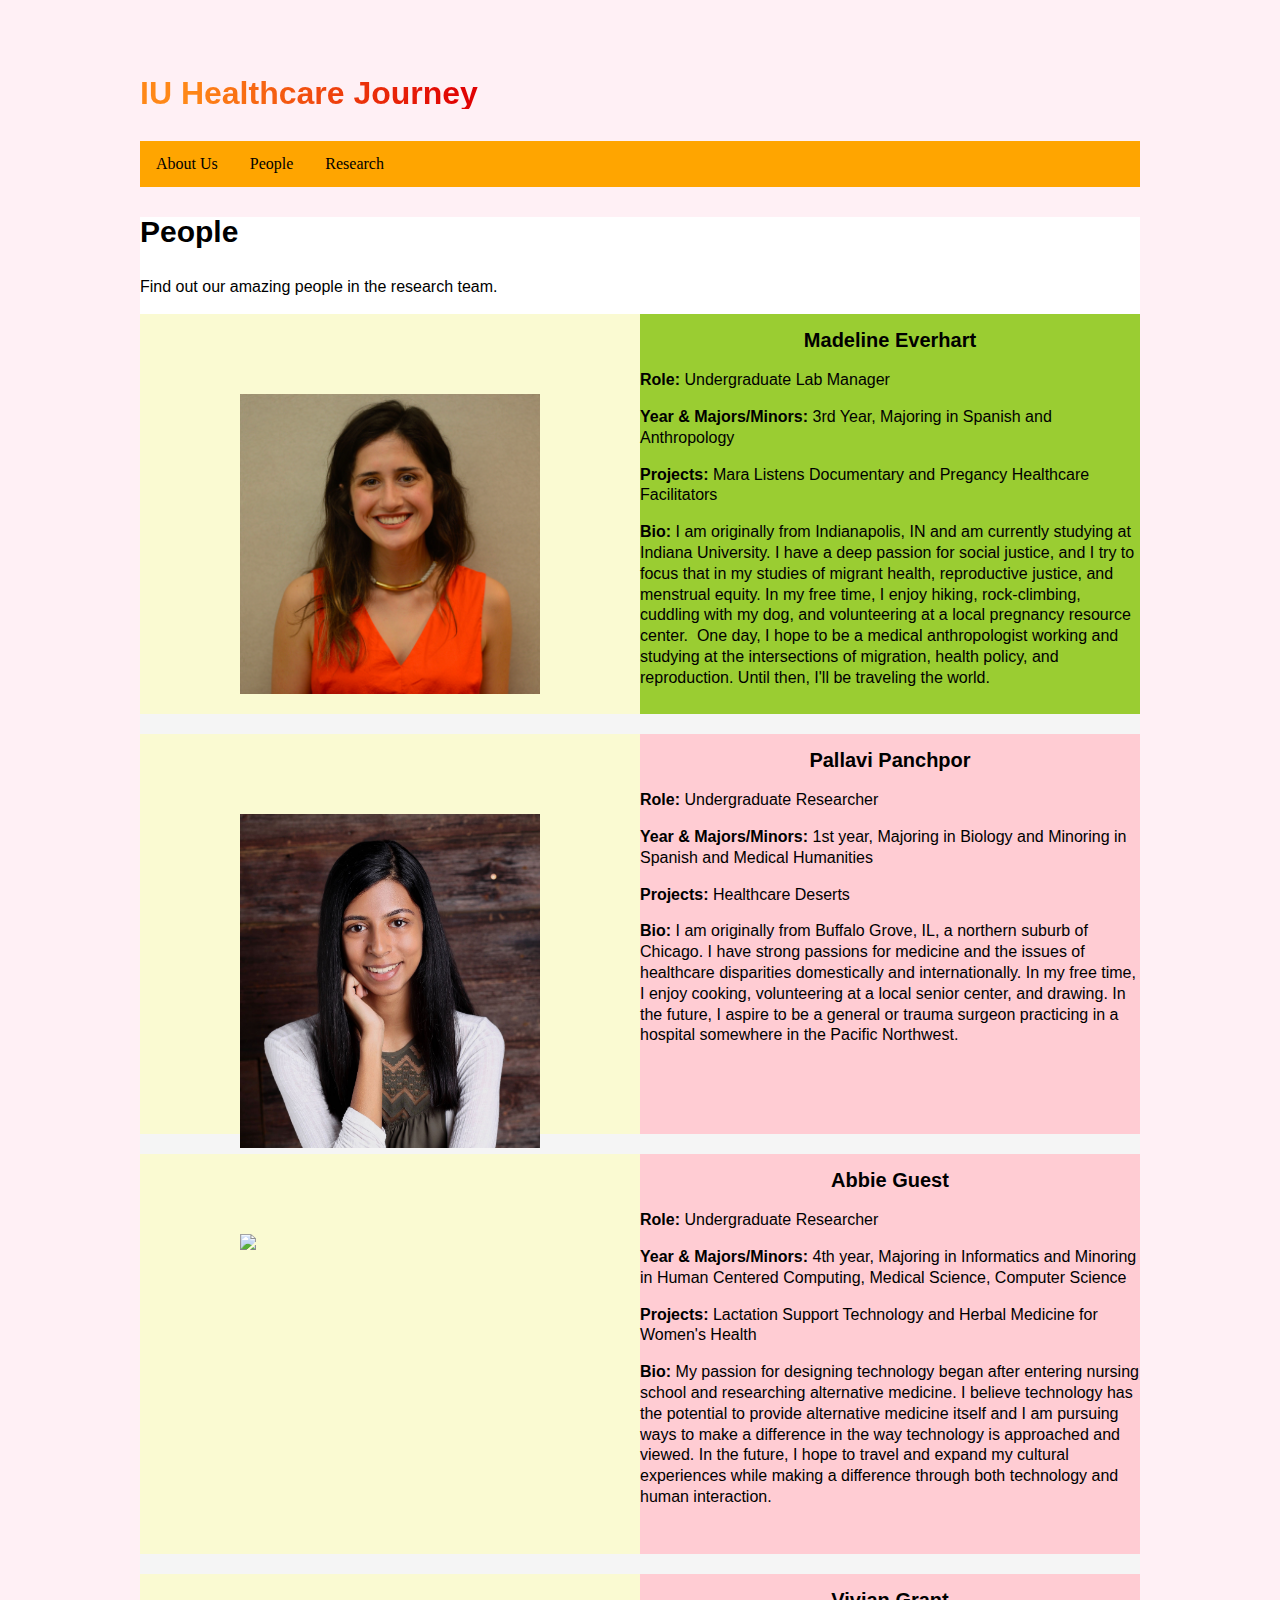
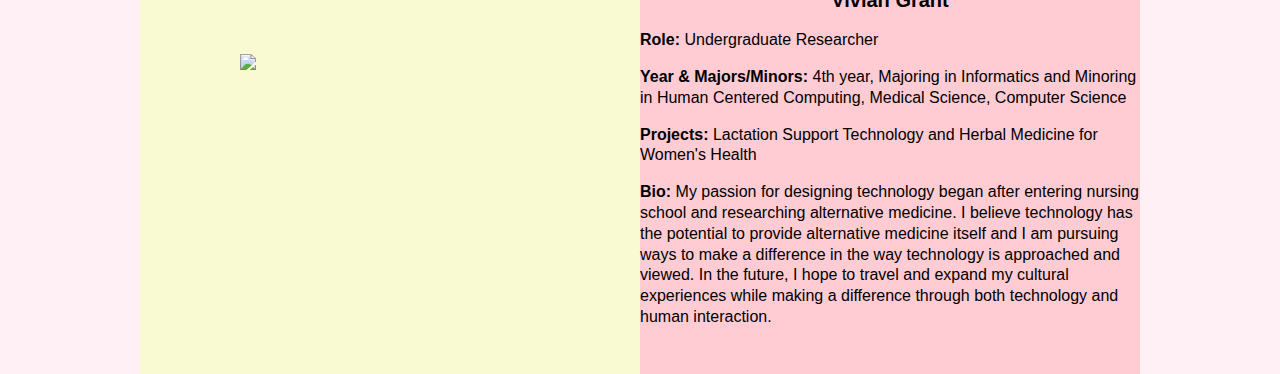
==== public/people.html @ 1687c1a1 "4-20-2020.4" ====
<!DOCTYPE html>
<html lang="en">
    <head>
        <meta charset="utf-8">
        <meta name="viewport" content="width=device-width, initial-scale=1.0">

        <title> IU Healthcare Journey </title>
        <!-- resets browser defaults -->
        <link href="normalise.css" rel="stylesheet" >
        <!-- custom styles -->
        <link href="styles3.css" rel="stylesheet" >
        <link rel="stylesheet" href="https://cdnjs.cloudflare.com/ajax/libs/font-awesome/4.7.0/css/font-awesome.min.css">
    </head>
    <body>
        <div class="container">
        <header>
        <div class="name-title">
        <h1> IU Healthcare Journey  </h1>
        </div>
   
        </header>

        <div class="navbar">
            <a href="hcj2020.html"> About Us </a>
            <a href="people.html"> People </a>
            <a href="research.html"> Research </a>
            
        </div>
        <main>
            <div class="people-main">
                <h4> People </h4>
                <p> Find out our amazing people in the research team.</p>

                <div class="people-list">
                    <div class="people-rectangle">
                        <div class="image-location">
                        <img class="profile_IMG "src="image/ME_Profile.jpg">
                    </div>
                    </div>
                    <div class="people-description">

                        <p><span class="name-title"> Madeline Everhart </span></p>

                    </div>
                    <div class="people-information">
                        <p> <b>Role: </b> Undergraduate Lab Manager </p>
                        <p> <b>Year & Majors/Minors: </b> 3rd Year, Majoring in Spanish and Anthropology  </p>
                        <p> <b>Projects: </b> Mara Listens Documentary and Pregancy Healthcare Facilitators  </p>
                        <p> <b>Bio: </b> I am originally from Indianapolis, IN and am currently studying at
                             Indiana University. I have a deep passion for social justice, and I try to focus 
                             that in my studies of migrant health, reproductive justice, and menstrual equity. 
                             In my free time, I enjoy hiking, rock-climbing, cuddling with my dog, and volunteering at a
                              local pregnancy resource center.  One day, I hope to be a medical anthropologist working and studying at 
                              the intersections of migration, health policy, and reproduction. Until then, 
                              I'll be traveling the world.  </p>
                    </div>
                    <div class="people-rectangle2">
                        <div class="image-location">
                        <img src="image/PP_Profile.jpg">
                    </div>

                    <div class="people-description2">
                        <p><span class="name-title"> Pallavi Panchpor </span></p>

                    </div>
                    <div class="people-information2">
                        <p> <b>Role: </b> Undergraduate Researcher </p>
                        <p> <b>Year & Majors/Minors: </b> 1st year, Majoring in Biology and Minoring in Spanish and Medical Humanities  </p>
                        <p> <b>Projects: </b> Healthcare Deserts  </p>
                        <p> <b>Bio: </b> I am originally from Buffalo Grove, IL, a northern suburb of
                             Chicago. I have strong passions for medicine and the issues of
                              healthcare disparities domestically and internationally. In my free time, 
                              I enjoy cooking, volunteering at a local senior center, and drawing. In the future, 
                              I aspire to be a general or trauma surgeon practicing in a hospital somewhere in the 
                              Pacific Northwest.  </p>
                    </div>
                    <div class="people-rectangle3">
                        <div class="image-location">
                        <img src="image/hcj.jpg">
                    </div>

                    <div class="people-description3">
                        <p><span class="name-title"> Abbie Guest </span></p>

                    </div>
                    <div class="people-information3">
                        <p> <b>Role: </b> Undergraduate Researcher </p>
                        <p> <b>Year & Majors/Minors: </b> 4th year, Majoring in Informatics
                            and Minoring in Human Centered Computing, Medical Science, Computer Science  </p>
                        <p> <b>Projects: </b> Lactation Support Technology and Herbal Medicine for Women's Health  </p>
                        <p> <b>Bio: </b> My passion for designing technology began after entering nursing school
                             and researching alternative medicine. I believe technology has the potential to provide 
                             alternative medicine itself and I am pursuing ways to make a difference in the way technology
                              is approached and viewed. In the future, I hope to travel and expand my cultural experiences
                               while making a difference through both technology and human interaction.  </p>
                    </div>
                    <div class="people-rectangle4">
                        <div class="image-location">
                        <img src="image/hcj.jpg">
                    </div>

                    <div class="people-description4">
                        <p><span class="name-title"> Vivian Grant </span></p>

                    </div>
                    <div class="people-information4">
                        <p> <b>Role: </b> Undergraduate Researcher </p>
                        <p> <b>Year & Majors/Minors: </b> 4th year, Majoring in Informatics
                            and Minoring in Human Centered Computing, Medical Science, Computer Science  </p>
                        <p> <b>Projects: </b> Lactation Support Technology and Herbal Medicine for Women's Health  </p>
                        <p> <b>Bio: </b> My passion for designing technology began after entering nursing school
                             and researching alternative medicine. I believe technology has the potential to provide 
                             alternative medicine itself and I am pursuing ways to make a difference in the way technology
                              is approached and viewed. In the future, I hope to travel and expand my cultural experiences
                               while making a difference through both technology and human interaction.  </p>
                    </div>

                </div>
            </div>
        </main>
---- public/normalise.css ----
/*! normalise.css v8.0.1 | MIT License | github.com/necolas/normalize.css */

/* Document
   ========================================================================== */

/**
 * 1. Correct the line height in all browsers.
 * 2. Prevent adjustments of font size after orientation changes in iOS.
 */

 html {
    line-height: 1.15; /* 1 */
    -webkit-text-size-adjust: 100%; /* 2 */
  }
  
  /* Sections
     ========================================================================== */
  
  /**
   * Remove the margin in all browsers.
   */
  
  body {
    margin: 0;
  }
  
  /**
   * Render the `main` element consistently in IE.
   */
  
  main {
    display: block;
  }
  
  /**
   * Correct the font size and margin on `h1` elements within `section` and
   * `article` contexts in Chrome, Firefox, and Safari.
   */
  
  h1 {
    font-size: 2em;
    margin: 0.67em 0;
  }
  
  /* Grouping content
     ========================================================================== */
  
  /**
   * 1. Add the correct box sizing in Firefox.
   * 2. Show the overflow in Edge and IE.
   */
  
  hr {
    box-sizing: content-box; /* 1 */
    height: 0; /* 1 */
    overflow: visible; /* 2 */
  }
  
  /**
   * 1. Correct the inheritance and scaling of font size in all browsers.
   * 2. Correct the odd `em` font sizing in all browsers.
   */
  
  pre {
    font-family: monospace, monospace; /* 1 */
    font-size: 1em; /* 2 */
  }
  
  /* Text-level semantics
     ========================================================================== */
  
  /**
   * Remove the gray background on active links in IE 10.
   */
  
  a {
    background-color: transparent;
  }
  
  /**
   * 1. Remove the bottom border in Chrome 57-
   * 2. Add the correct text decoration in Chrome, Edge, IE, Opera, and Safari.
   */
  
  abbr[title] {
    border-bottom: none; /* 1 */
    text-decoration: underline; /* 2 */
    text-decoration: underline dotted; /* 2 */
  }
  
  /**
   * Add the correct font weight in Chrome, Edge, and Safari.
   */
  
  b,
  strong {
    font-weight: bolder;
  }
  
  /**
   * 1. Correct the inheritance and scaling of font size in all browsers.
   * 2. Correct the odd `em` font sizing in all browsers.
   */
  
  code,
  kbd,
  samp {
    font-family: monospace, monospace; /* 1 */
    font-size: 1em; /* 2 */
  }
  
  /**
   * Add the correct font size in all browsers.
   */
  
  small {
    font-size: 80%;
  }
  
  /**
   * Prevent `sub` and `sup` elements from affecting the line height in
   * all browsers.
   */
  
  sub,
  sup {
    font-size: 75%;
    line-height: 0;
    position: relative;
    vertical-align: baseline;
  }
  
  sub {
    bottom: -0.25em;
  }
  
  sup {
    top: -0.5em;
  }
  
  /* Embedded content
     ========================================================================== */
  
  /**
   * Remove the border on images inside links in IE 10.
   */
  
  img {
    border-style: none;
  }
  
  /* Forms
     ========================================================================== */
  
  /**
   * 1. Change the font styles in all browsers.
   * 2. Remove the margin in Firefox and Safari.
   */
  
  button,
  input,
  optgroup,
  select,
  textarea {
    font-family: inherit; /* 1 */
    font-size: 100%; /* 1 */
    line-height: 1.15; /* 1 */
    margin: 0; /* 2 */
  }
  
  /**
   * Show the overflow in IE.
   * 1. Show the overflow in Edge.
   */
  
  button,
  input { /* 1 */
    overflow: visible;
  }
  
  /**
   * Remove the inheritance of text transform in Edge, Firefox, and IE.
   * 1. Remove the inheritance of text transform in Firefox.
   */
  
  button,
  select { /* 1 */
    text-transform: none;
  }
  
  /**
   * Correct the inability to style clickable types in iOS and Safari.
   */
  
  button,
  [type="button"],
  [type="reset"],
  [type="submit"] {
    -webkit-appearance: button;
  }
  
  /**
   * Remove the inner border and padding in Firefox.
   */
  
  button::-moz-focus-inner,
  [type="button"]::-moz-focus-inner,
  [type="reset"]::-moz-focus-inner,
  [type="submit"]::-moz-focus-inner {
    border-style: none;
    padding: 0;
  }
  
  /**
   * Restore the focus styles unset by the previous rule.
   */
  
  button:-moz-focusring,
  [type="button"]:-moz-focusring,
  [type="reset"]:-moz-focusring,
  [type="submit"]:-moz-focusring {
    outline: 1px dotted ButtonText;
  }
  
  /**
   * Correct the padding in Firefox.
   */
  
  fieldset {
    padding: 0.35em 0.75em 0.625em;
  }
  
  /**
   * 1. Correct the text wrapping in Edge and IE.
   * 2. Correct the color inheritance from `fieldset` elements in IE.
   * 3. Remove the padding so developers are not caught out when they zero out
   *    `fieldset` elements in all browsers.
   */
  
  legend {
    box-sizing: border-box; /* 1 */
    color: inherit; /* 2 */
    display: table; /* 1 */
    max-width: 100%; /* 1 */
    padding: 0; /* 3 */
    white-space: normal; /* 1 */
  }
  
  /**
   * Add the correct vertical alignment in Chrome, Firefox, and Opera.
   */
  
  progress {
    vertical-align: baseline;
  }
  
  /**
   * Remove the default vertical scrollbar in IE 10+.
   */
  
  textarea {
    overflow: auto;
  }
  
  /**
   * 1. Add the correct box sizing in IE 10.
   * 2. Remove the padding in IE 10.
   */
  
  [type="checkbox"],
  [type="radio"] {
    box-sizing: border-box; /* 1 */
    padding: 0; /* 2 */
  }
  
  /**
   * Correct the cursor style of increment and decrement buttons in Chrome.
   */
  
  [type="number"]::-webkit-inner-spin-button,
  [type="number"]::-webkit-outer-spin-button {
    height: auto;
  }
  
  /**
   * 1. Correct the odd appearance in Chrome and Safari.
   * 2. Correct the outline style in Safari.
   */
  
  [type="search"] {
    -webkit-appearance: textfield; /* 1 */
    outline-offset: -2px; /* 2 */
  }
  
  /**
   * Remove the inner padding in Chrome and Safari on macOS.
   */
  
  [type="search"]::-webkit-search-decoration {
    -webkit-appearance: none;
  }
  
  /**
   * 1. Correct the inability to style clickable types in iOS and Safari.
   * 2. Change font properties to `inherit` in Safari.
   */
  
  ::-webkit-file-upload-button {
    -webkit-appearance: button; /* 1 */
    font: inherit; /* 2 */
  }
  
  /* Interactive
     ========================================================================== */
  
  /*
   * Add the correct display in Edge, IE 10+, and Firefox.
   */
  
  details {
    display: block;
  }
  
  /*
   * Add the correct display in all browsers.
   */
  
  summary {
    display: list-item;
  }
  
  /* Misc
     ========================================================================== */
  
  /**
   * Add the correct display in IE 10+.
   */
  
  template {
    display: none;
  }
  
  /**
   * Add the correct display in IE 10.
   */
  
  [hidden] {
    display: none;
  }
---- public/styles3.css ----
/* Natural Box Model */
html {
    box-sizing: border-box;
}

*, *:before, *after {
    box-sizing: inherit;
}

/*
UTILITIES
*/
.sr-only {
    position: absolute;
    width: 1px;
    height: 1px;
    padding: 0;
    margin: -1px;
    overflow: hidden;
    clip: rect(0, 0, 0, 0);
    border: 0;
}

.nobr {
    white-space: nowrap;
}

body {
    width: 100%;
    background-color: lavenderblush;
    height: 1000px;
  
}

.container {
    width: 1000px;
    margin: 35px auto;
  
    padding-top: 10px;
    background-color: lavenderblush;
    
}


main {
    position: relative;
    height: 1400px;
    background: white;
    line-height: auto;
    
}

a {
  text-decoration: none;
}
aside {
    float: right;
    background:white;
    line-height: auto;
    width: 31%;
}


footer { 
    align-items: bottom;
    background:white; /* Old browsers */
    
}

h1 {
    font-family: 'Montserrat', sans-serif;
    background: linear-gradient(270deg,  rgb(224, 3, 3) 68%, rgb(255, 136, 24) 95% );
    -webkit-background-clip: text;
    -webkit-text-fill-color: transparent;
    line-height: 1.0em;
    margin: 1.0em 0; 
    
}

h2 {
  font-family: 'Montserrat', sans-serif;
  line-height: 1.0em;
  margin: 1.0em 0; 
  
}


h3 {
    font-family: 'Montserrat', sans-serif;
    font-size: 30px;
    line-height: 1.0em;
    font-size: 18px;
    margin: 1.0em 0; 
}

h4 {
  font-family: 'Montserrat', sans-serif;
  font-size: 30px;
  line-height: 1.0em;
  margin: 1.0em 0; 
  
}


.navbar {
    font-family: 'montserrat' sans-serif;
    overflow: hidden;
    padding: 0px 0px;
    background: orange;
  }
  
  .navbar a {
    float: left;
    font-size: 16px;
    font-family: 'montserrat' sans-serif;
    font-weight: 100%;
    color: black;
    text-align: center;
    padding: 14px 16px;
    text-decoration: none;
  }
  
  .dropdown {
    float: left;
    overflow: hidden;
  }
  
  .dropdown .dropbtn {
    font-size: 16px;
    font-family: 'montserrat' sans-serif;  
    border: none;
    outline: none;
    color: black;
    padding: 14px 16px;
    background-color: inherit;
    font-family: inherit;
    margin: 0;
  }
  
  .navbar a:hover, .dropdown:hover .dropbtn {
    background-color: yellow;
    
  }


  
  .dropdown-content {
    display: none;
    position: absolute;
    background-color: whitesmoke;
    min-width: 127px;
    box-shadow: 0px 8px 16px 0px rgba(0,0,0,0.2);
    z-index: 1;
  }
  
  .dropdown-content a {
    float: none;
    font-family: 'montserrat' sans-serif;
    color: black;
    padding: 12px 16px;
    text-decoration: none;
    display: block;
    text-align: left;
  }
  
  .dropdown-content a:hover {
    background: rgb(255, 255, 119);
  }
  
  .dropdown:hover .dropdown-content {
    display: block;
  }

  small {
    display: block;
    color: red;
    font-size: 20px;
    font-family: 'Montserrat', sans-serif;

}


p {
  font-family: 'montserrat', sans-serif;
  line-height: 1.3em;
  margin: 1.0em 0;
  font-size: 16px;
}

.intro {

  margin-top: 10px;
  display:inline-block;
  width: 60%;
  background: white;
}

img {
  width: 100%;
  height: auto;
  
  
}
div.research-image {
  display: inline-block;
  position: absolute;
  top: 0px;
  right: 0px;

  width: 350px;
  height: 260px;
  background-color: lightblue;
}

span.nicolasnewinfo {
  font-size: 22px;
  font-weight: bold;
  font-family: 'Montserrat', sans-serif;
}

div.research-rectangle1 {
  position: absolute;
  box-shadow: 9px 9px 16px rgb(163,177,198,0.6), -9px -9px 16px    rgba(255,255,255, 0.5);
  border-radius: 4px;
  top: 420px;

  height: 405px;
  width: 320px;
  left: 10px;
  background: rgb(253, 187, 63, 0.5);
  font-style: 'lato' 'sans-serif';
  font-size: 20px;
  text-align: center;
}

div.research-rectangle2 {
  position: absolute;
    box-shadow: 9px 9px 16px rgb(163,177,198,0.6), -9px -9px 16px    rgba(255,255,255, 0.5);
    border-radius: 4px;
    top: 420px;
 
    height: 405px;
    width: 320px;
    left: 340px;
    background: rgb(254,187,187); /* Old browsers */
    background: -moz-linear-gradient(top, rgba(254,187,187,1) 0%, rgba(255,92,92,1) 0%); /* FF3.6-15 */
    background: -webkit-linear-gradient(top, rgba(254,187,187,1) 0%,rgba(255,92,92,1) 0%); /* Chrome10-25,Safari5.1-6 */
    background: linear-gradient(to bottom, rgba(254,187,187,1) 0%,rgba(255,92,92,1) 0%); /* W3C, IE10+, FF16+, Chrome26+, Opera12+, Safari7+ */
    filter: progid:DXImageTransform.Microsoft.gradient( startColorstr='#febbbb', endColorstr='#ff5c5c',GradientType=0 ); /* IE6-9 */
    font-style: 'lato' 'sans-serif';
    font-size: 20px;
    text-align: center;
}

div.research-rectangle3 {
  position: absolute;
    box-shadow: 9px 9px 16px rgb(163,177,198,0.6), -9px -9px 16px    rgba(255,255,255, 0.5);
    border-radius: 4px;
    top: 420px;
 
    height: 405px;
    width: 320px;
    left: 670px;
    background:  rgb(210,255,82); /* Old browsers */
    background: -moz-linear-gradient(top, rgba(210,255,82,1) 0%, rgba(145,232,66,1) 100%); /* FF3.6-15 */
    background: -webkit-linear-gradient(top, rgba(210,255,82,1) 0%,rgba(145,232,66,1) 100%); /* Chrome10-25,Safari5.1-6 */
    background: linear-gradient(to bottom, rgba(210,255,82,1) 0%,rgba(145,232,66,1) 100%); /* W3C, IE10+, FF16+, Chrome26+, Opera12+, Safari7+ */
    filter: progid:DXImageTransform.Microsoft.gradient( startColorstr='#d2ff52', endColorstr='#91e842',GradientType=0 ); /* IE6-9 */
    font-style: 'lato' 'sans-serif';
    font-size: 20px;
    text-align: center;
}

div.research-rectangle4 {
  position: absolute;
    box-shadow: 9px 9px 16px rgb(163,177,198,0.6), -9px -9px 16px    rgba(255,255,255, 0.5);
    border-radius: 4px;
    top: 840px;
 
    height: 405px;
    width: 320px;
    left: 10px;
    background: rgb(178,225,255); /* Old browsers */
    background: -moz-linear-gradient(top, rgba(178,225,255,1) 0%, rgba(102,182,252,1) 100%); /* FF3.6-15 */
    background: -webkit-linear-gradient(top, rgba(178,225,255,1) 0%,rgba(102,182,252,1) 100%); /* Chrome10-25,Safari5.1-6 */
    background: linear-gradient(to bottom, rgba(178,225,255,1) 0%,rgba(102,182,252,1) 100%); /* W3C, IE10+, FF16+, Chrome26+, Opera12+, Safari7+ */
    filter: progid:DXImageTransform.Microsoft.gradient( startColorstr='#b2e1ff', endColorstr='#66b6fc',GradientType=0 ); /* IE6-9 */
    font-style: 'lato' 'sans-serif';
    font-size: 20px;
    text-align: center;
}

div.research-rectangle5 {
  position: absolute;
    box-shadow: 9px 9px 16px rgb(163,177,198,0.6), -9px -9px 16px    rgba(255,255,255, 0.5);
    border-radius: 4px;
    top: 840px;
 
    height: 405px;
    width: 320px;
    left: 340px;
    background: rgb(206,220,231); /* Old browsers */
    background: -moz-linear-gradient(top, rgba(206,220,231,1) 0%, rgba(89,106,114,1) 100%); /* FF3.6-15 */
    background: -webkit-linear-gradient(top, rgba(206,220,231,1) 0%,rgba(89,106,114,1) 100%); /* Chrome10-25,Safari5.1-6 */
    background: linear-gradient(to bottom, rgba(206,220,231,1) 0%,rgba(89,106,114,1) 100%); /* W3C, IE10+, FF16+, Chrome26+, Opera12+, Safari7+ */
    filter: progid:DXImageTransform.Microsoft.gradient( startColorstr='#cedce7', endColorstr='#596a72',GradientType=0 ); /* IE6-9 */
   
    font-style: 'lato' 'sans-serif';
    font-size: 20px;
    text-align: center;
}

div.research-rectangle6 {
  position: absolute;
    box-shadow: 9px 9px 16px rgb(163,177,198,0.6), -9px -9px 16px    rgba(255,255,255, 0.5);
    border-radius: 4px;
    top: 840px;
 
    height: 405px;
    width: 320px;
    left: 670px;
    background: #ffb76b; /* Old browsers */
background: -moz-linear-gradient(top, #ffb76b 0%, #ff7c00 100%, #ff7f04 100%); /* FF3.6-15 */
background: -webkit-linear-gradient(top, #ffb76b 0%,#ff7c00 100%,#ff7f04 100%); /* Chrome10-25,Safari5.1-6 */
background: linear-gradient(to bottom, #ffb76b 0%,#ff7c00 100%,#ff7f04 100%); /* W3C, IE10+, FF16+, Chrome26+, Opera12+, Safari7+ */
filter: progid:DXImageTransform.Microsoft.gradient( startColorstr='#ffb76b', endColorstr='#ff7f04',GradientType=0 ); /* IE6-9 */
   
   
    font-style: 'lato' 'sans-serif';
    font-size: 20px;
    text-align: center;
}

div.people-main {
  position: relative;
    height: 1400px;
    background: white;
    line-height: auto;
}

div.people-list {
  position: absolute;
  height: 1400px;
  width: 1000px;
  background: whitesmoke;
 
}

.image-cropper {
    width: 100px;
    height: 100px;
    position: relative;
    overflow: hidden;
    border-radius: 50%;
}
.profile-IMG {
  display: inline;
  margin: 0 auto;
  margin-left: -25%; //centers the image
  height: 100%;
  width: auto;
}

div.people-rectangle {
  position: absolute;
  height: 400px;
  width: 500px;
  background: lightgoldenrodyellow;

}

div.people-rectangle2 {
  position: absolute;
  height: 400px;
  width: 500px;
  top: 420px;
  background: lightgoldenrodyellow;
}


div.people-rectangle3 {
  position: absolute;
  height: 400px;
  width: 500px;
  top: 420px;
  background: lightgoldenrodyellow;
}


div.people-rectangle4 {
  position: absolute;
  height: 400px;
  width: 500px;
  top: 420px;
  background: lightgoldenrodyellow;
}


div.image-location {
  position: absolute;
  top: 80px;
  left: 100px;
  width: 60%;
  border-radius: 50%;;
}

div.people-description {
  position: absolute;
  background: yellowgreen;
  left: 500px;
  text-align: center;
  height: 300px;
  width: 500px;
}

div.people-description2 {
  position: absolute;
  background: rgb(255, 204, 211);
  left: 500px;
  top: 0px;
  text-align: center;
  height: 400px;
  width: 500px;
}

div.people-description3 {
  position: absolute;
  background: rgb(255, 204, 211);
  left: 500px;
  top: 0px;
  text-align: center;
  height: 400px;
  width: 500px;
}

div.people-description4 {
  position: absolute;
  background: rgb(255, 204, 211);
  left: 500px;
  top: 0px;
  text-align: center;
  height: 400px;
  width: 500px;
}

div.people-information {
  position: absolute;
  background: yellowgreen;
  left: 500px;
  top: 40px;
  text-align: left;
  height: 360px;
  width: 500px;
}

div.people-information2 {
  position: absolute;
  background: rgb(255, 204, 211);
  left: 500px;
  top: 40px;
  text-align: left;
  height: 360px;
  width: 500px;
}

div.people-information3 {
  position: absolute;
  background: rgb(255, 204, 211);
  left: 500px;
  top: 40px;
  text-align: left;
  height: 360px;
  width: 500px;
}

div.people-information4 {
  position: absolute;
  background: rgb(255, 204, 211);
  left: 500px;
  top: 40px;
  text-align: left;
  height: 360px;
  width: 500px;
}

span.name-title {
  font-family: 'Montserrat', sans-serif;
  font-size: 20px;
  font-weight: bold;

}
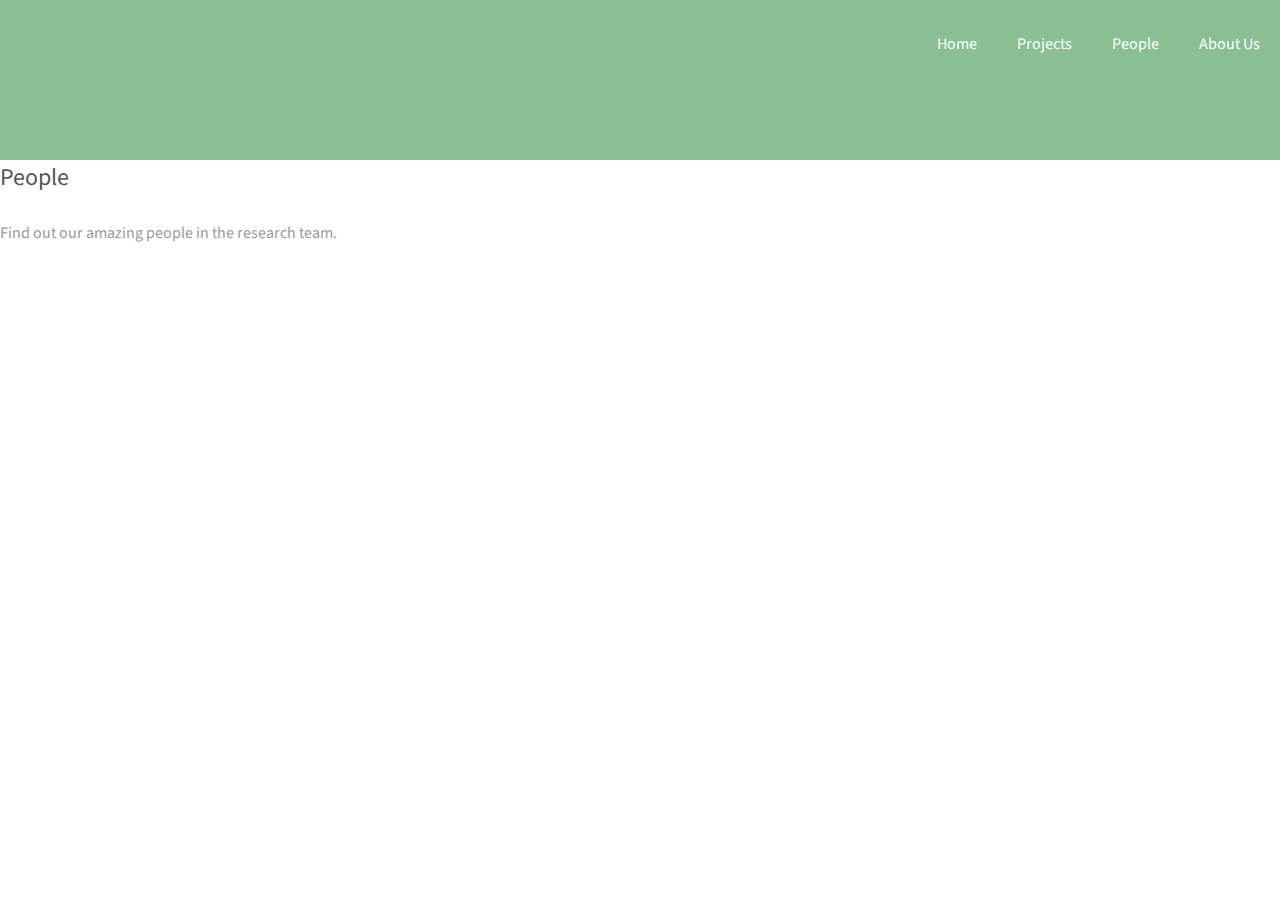
==== commit 5315f0c6: "7.7" ====
--- a/public/people.html
+++ b/public/people.html
@@ -1,120 +1,30 @@
 <!DOCTYPE html>
 <html lang="en">
+
     <head>
-        <meta charset="utf-8">
-        <meta name="viewport" content="width=device-width, initial-scale=1.0">
+        <title>Healthcare Journeys Lab</title>
+        <meta charset="utf-8" />
+        <meta name="viewport" content="width=device-width, initial-scale=1" />
+        <link rel="stylesheet" href="assets/css/main.css" />
+    </head>
 
-        <title> IU Healthcare Journey </title>
-        <!-- resets browser defaults -->
-        <link href="normalise.css" rel="stylesheet" >
-        <!-- custom styles -->
-        <link href="styles3.css" rel="stylesheet" >
-        <link rel="stylesheet" href="https://cdnjs.cloudflare.com/ajax/libs/font-awesome/4.7.0/css/font-awesome.min.css">
-    </head>
+
+
     <body>
-        <div class="container">
-        <header>
-        <div class="name-title">
-        <h1> IU Healthcare Journey  </h1>
-        </div>
-   
-        </header>
 
         <div class="navbar">
             <a href="hcj2020.html"> About Us </a>
             <a href="people.html"> People </a>
-            <a href="research.html"> Research </a>
+            <a href="Projects.html"> Projects </a>
+            <a href="index.html"> Home </a>
             
         </div>
+
         <main>
             <div class="people-main">
                 <h4> People </h4>
                 <p> Find out our amazing people in the research team.</p>
 
-                <div class="people-list">
-                    <div class="people-rectangle">
-                        <div class="image-location">
-                        <img class="profile_IMG "src="image/ME_Profile.jpg">
-                    </div>
-                    </div>
-                    <div class="people-description">
 
-                        <p><span class="name-title"> Madeline Everhart </span></p>
-
-                    </div>
-                    <div class="people-information">
-                        <p> <b>Role: </b> Undergraduate Lab Manager </p>
-                        <p> <b>Year & Majors/Minors: </b> 3rd Year, Majoring in Spanish and Anthropology  </p>
-                        <p> <b>Projects: </b> Mara Listens Documentary and Pregancy Healthcare Facilitators  </p>
-                        <p> <b>Bio: </b> I am originally from Indianapolis, IN and am currently studying at
-                             Indiana University. I have a deep passion for social justice, and I try to focus 
-                             that in my studies of migrant health, reproductive justice, and menstrual equity. 
-                             In my free time, I enjoy hiking, rock-climbing, cuddling with my dog, and volunteering at a
-                              local pregnancy resource center.  One day, I hope to be a medical anthropologist working and studying at 
-                              the intersections of migration, health policy, and reproduction. Until then, 
-                              I'll be traveling the world.  </p>
-                    </div>
-                    <div class="people-rectangle2">
-                        <div class="image-location">
-                        <img src="image/PP_Profile.jpg">
-                    </div>
-
-                    <div class="people-description2">
-                        <p><span class="name-title"> Pallavi Panchpor </span></p>
-
-                    </div>
-                    <div class="people-information2">
-                        <p> <b>Role: </b> Undergraduate Researcher </p>
-                        <p> <b>Year & Majors/Minors: </b> 1st year, Majoring in Biology and Minoring in Spanish and Medical Humanities  </p>
-                        <p> <b>Projects: </b> Healthcare Deserts  </p>
-                        <p> <b>Bio: </b> I am originally from Buffalo Grove, IL, a northern suburb of
-                             Chicago. I have strong passions for medicine and the issues of
-                              healthcare disparities domestically and internationally. In my free time, 
-                              I enjoy cooking, volunteering at a local senior center, and drawing. In the future, 
-                              I aspire to be a general or trauma surgeon practicing in a hospital somewhere in the 
-                              Pacific Northwest.  </p>
-                    </div>
-                    <div class="people-rectangle3">
-                        <div class="image-location">
-                        <img src="image/hcj.jpg">
-                    </div>
-
-                    <div class="people-description3">
-                        <p><span class="name-title"> Abbie Guest </span></p>
-
-                    </div>
-                    <div class="people-information3">
-                        <p> <b>Role: </b> Undergraduate Researcher </p>
-                        <p> <b>Year & Majors/Minors: </b> 4th year, Majoring in Informatics
-                            and Minoring in Human Centered Computing, Medical Science, Computer Science  </p>
-                        <p> <b>Projects: </b> Lactation Support Technology and Herbal Medicine for Women's Health  </p>
-                        <p> <b>Bio: </b> My passion for designing technology began after entering nursing school
-                             and researching alternative medicine. I believe technology has the potential to provide 
-                             alternative medicine itself and I am pursuing ways to make a difference in the way technology
-                              is approached and viewed. In the future, I hope to travel and expand my cultural experiences
-                               while making a difference through both technology and human interaction.  </p>
-                    </div>
-                    <div class="people-rectangle4">
-                        <div class="image-location">
-                        <img src="image/hcj.jpg">
-                    </div>
-
-                    <div class="people-description4">
-                        <p><span class="name-title"> Vivian Grant </span></p>
-
-                    </div>
-                    <div class="people-information4">
-                        <p> <b>Role: </b> Undergraduate Researcher </p>
-                        <p> <b>Year & Majors/Minors: </b> 4th year, Majoring in Informatics
-                            and Minoring in Human Centered Computing, Medical Science, Computer Science  </p>
-                        <p> <b>Projects: </b> Lactation Support Technology and Herbal Medicine for Women's Health  </p>
-                        <p> <b>Bio: </b> My passion for designing technology began after entering nursing school
-                             and researching alternative medicine. I believe technology has the potential to provide 
-                             alternative medicine itself and I am pursuing ways to make a difference in the way technology
-                              is approached and viewed. In the future, I hope to travel and expand my cultural experiences
-                               while making a difference through both technology and human interaction.  </p>
-                    </div>
-
-                </div>
-            </div>
+            
         </main>
--- a/public/assets/css/main.css
+++ b/public/assets/css/main.css
@@ -0,0 +1,3178 @@
+@charset "UTF-8";
+@import url(font-awesome.min.css);
+@import "https://fonts.googleapis.com/css?family=Source+Sans+Pro:300,400,600";
+
+/*
+	Projection by TEMPLATED
+	templated.co @templatedco
+	Released for free under the Creative Commons Attribution 3.0 license (templated.co/license)
+*/
+
+/* Reset */
+
+	html, body, div, span, applet, object, iframe, h1, h2, h3, h4, h5, h6, p, blockquote, pre, a, abbr, acronym, address, big, cite, code, del, dfn, em, img, ins, kbd, q, s, samp, small, strike, strong, sub, sup, tt, var, b, u, i, center, dl, dt, dd, ol, ul, li, fieldset, form, label, legend, table, caption, tbody, tfoot, thead, tr, th, td, article, aside, canvas, details, embed, figure, figcaption, footer, header, hgroup, menu, nav, output, ruby, section, summary, time, mark, audio, video {
+		margin: 0;
+		padding: 0;
+		border: 0;
+		font-size: 100%;
+		font: inherit;
+		vertical-align: baseline;
+	}
+
+	article, aside, details, figcaption, figure, footer, header, hgroup, menu, nav, section {
+		display: block;
+	}
+
+	body {
+		line-height: 1;
+	}
+
+	ol, ul {
+		list-style: none;
+	}
+
+	blockquote, q {
+		quotes: none;
+	}
+
+	blockquote:before, blockquote:after, q:before, q:after {
+		content: '';
+		content: none;
+	}
+
+	table {
+		border-collapse: collapse;
+		border-spacing: 0;
+	}
+
+	body {
+		-webkit-text-size-adjust: none;
+	}
+
+/* Box Model */
+
+	*, *:before, *:after {
+		-moz-box-sizing: border-box;
+		-webkit-box-sizing: border-box;
+		box-sizing: border-box;
+	}
+
+/* Containers */
+
+	.container {
+		margin-left: auto;
+		margin-right: auto;
+	}
+
+	.container.\31 25\25 {
+		width: 100%;
+		max-width: 100em;
+		min-width: 80em;
+	}
+
+	.container.\37 5\25 {
+		width: 60em;
+	}
+
+	.container.\35 0\25 {
+		width: 40em;
+	}
+
+	.container.\32 5\25 {
+		width: 20em;
+	}
+
+	.container {
+		width: 80em;
+	}
+
+	@media screen and (max-width: 1680px) {
+
+		.container.\31 25\25 {
+			width: 100%;
+			max-width: 100em;
+			min-width: 80em;
+		}
+
+		.container.\37 5\25 {
+			width: 60em;
+		}
+
+		.container.\35 0\25 {
+			width: 40em;
+		}
+
+		.container.\32 5\25 {
+			width: 20em;
+		}
+
+		.container {
+			width: 80em;
+		}
+
+	}
+
+	@media screen and (max-width: 1280px) {
+
+		.container.\31 25\25 {
+			width: 100%;
+			max-width: 81.25em;
+			min-width: 65em;
+		}
+
+		.container.\37 5\25 {
+			width: 48.75em;
+		}
+
+		.container.\35 0\25 {
+			width: 32.5em;
+		}
+
+		.container.\32 5\25 {
+			width: 16.25em;
+		}
+
+		.container {
+			width: 65em;
+		}
+
+	}
+
+	@media screen and (max-width: 980px) {
+
+		.container.\31 25\25 {
+			width: 100%;
+			max-width: 112.5%;
+			min-width: 90%;
+		}
+
+		.container.\37 5\25 {
+			width: 67.5%;
+		}
+
+		.container.\35 0\25 {
+			width: 45%;
+		}
+
+		.container.\32 5\25 {
+			width: 22.5%;
+		}
+
+		.container {
+			width: 90%;
+		}
+
+	}
+
+	@media screen and (max-width: 736px) {
+
+		.container.\31 25\25 {
+			width: 100%;
+			max-width: 112.5%;
+			min-width: 90%;
+		}
+
+		.container.\37 5\25 {
+			width: 67.5%;
+		}
+
+		.container.\35 0\25 {
+			width: 45%;
+		}
+
+		.container.\32 5\25 {
+			width: 22.5%;
+		}
+
+		.container {
+			width: 90% !important;
+		}
+
+	}
+
+	@media screen and (max-width: 480px) {
+
+		.container.\31 25\25 {
+			width: 100%;
+			max-width: 112.5%;
+			min-width: 90%;
+		}
+
+		.container.\37 5\25 {
+			width: 67.5%;
+		}
+
+		.container.\35 0\25 {
+			width: 45%;
+		}
+
+		.container.\32 5\25 {
+			width: 22.5%;
+		}
+
+		.container {
+			width: 90% !important;
+		}
+
+	}
+
+/* Grid */
+
+	.row {
+		border-bottom: solid 1px transparent;
+		-moz-box-sizing: border-box;
+		-webkit-box-sizing: border-box;
+		box-sizing: border-box;
+	}
+
+	.row > * {
+		float: left;
+		-moz-box-sizing: border-box;
+		-webkit-box-sizing: border-box;
+		box-sizing: border-box;
+	}
+
+	.row:after, .row:before {
+		content: '';
+		display: block;
+		clear: both;
+		height: 0;
+	}
+
+	.row.uniform > * > :first-child {
+		margin-top: 0;
+	}
+
+	.row.uniform > * > :last-child {
+		margin-bottom: 0;
+	}
+
+	.row.\30 \25 > * {
+		padding: 0 0 0 0em;
+	}
+
+	.row.\30 \25 {
+		margin: 0 0 -1px 0em;
+	}
+
+	.row.uniform.\30 \25 > * {
+		padding: 0em 0 0 0em;
+	}
+
+	.row.uniform.\30 \25 {
+		margin: 0em 0 -1px 0em;
+	}
+
+	.row > * {
+		padding: 0 0 0 2em;
+	}
+
+	.row {
+		margin: 0 0 -1px -2em;
+	}
+
+	.row.uniform > * {
+		padding: 2em 0 0 2em;
+	}
+
+	.row.uniform {
+		margin: -2em 0 -1px -2em;
+	}
+
+	.row.\32 00\25 > * {
+		padding: 0 0 0 4em;
+	}
+
+	.row.\32 00\25 {
+		margin: 0 0 -1px -4em;
+	}
+
+	.row.uniform.\32 00\25 > * {
+		padding: 4em 0 0 4em;
+	}
+
+	.row.uniform.\32 00\25 {
+		margin: -4em 0 -1px -4em;
+	}
+
+	.row.\31 50\25 > * {
+		padding: 0 0 0 3em;
+	}
+
+	.row.\31 50\25 {
+		margin: 0 0 -1px -3em;
+	}
+
+	.row.uniform.\31 50\25 > * {
+		padding: 3em 0 0 3em;
+	}
+
+	.row.uniform.\31 50\25 {
+		margin: -3em 0 -1px -3em;
+	}
+
+	.row.\35 0\25 > * {
+		padding: 0 0 0 1em;
+	}
+
+	.row.\35 0\25 {
+		margin: 0 0 -1px -1em;
+	}
+
+	.row.uniform.\35 0\25 > * {
+		padding: 1em 0 0 1em;
+	}
+
+	.row.uniform.\35 0\25 {
+		margin: -1em 0 -1px -1em;
+	}
+
+	.row.\32 5\25 > * {
+		padding: 0 0 0 0.5em;
+	}
+
+	.row.\32 5\25 {
+		margin: 0 0 -1px -0.5em;
+	}
+
+	.row.uniform.\32 5\25 > * {
+		padding: 0.5em 0 0 0.5em;
+	}
+
+	.row.uniform.\32 5\25 {
+		margin: -0.5em 0 -1px -0.5em;
+	}
+
+	.\31 2u, .\31 2u\24 {
+		width: 100%;
+		clear: none;
+		margin-left: 0;
+	}
+
+	.\31 1u, .\31 1u\24 {
+		width: 91.6666666667%;
+		clear: none;
+		margin-left: 0;
+	}
+
+	.\31 0u, .\31 0u\24 {
+		width: 83.3333333333%;
+		clear: none;
+		margin-left: 0;
+	}
+
+	.\39 u, .\39 u\24 {
+		width: 75%;
+		clear: none;
+		margin-left: 0;
+	}
+
+	.\38 u, .\38 u\24 {
+		width: 66.6666666667%;
+		clear: none;
+		margin-left: 0;
+	}
+
+	.\37 u, .\37 u\24 {
+		width: 58.3333333333%;
+		clear: none;
+		margin-left: 0;
+	}
+
+	.\36 u, .\36 u\24 {
+		width: 50%;
+		clear: none;
+		margin-left: 0;
+	}
+
+	.\35 u, .\35 u\24 {
+		width: 41.6666666667%;
+		clear: none;
+		margin-left: 0;
+	}
+
+	.\34 u, .\34 u\24 {
+		width: 33.3333333333%;
+		clear: none;
+		margin-left: 0;
+	}
+
+	.\33 u, .\33 u\24 {
+		width: 25%;
+		clear: none;
+		margin-left: 0;
+	}
+
+	.\32 u, .\32 u\24 {
+		width: 16.6666666667%;
+		clear: none;
+		margin-left: 0;
+	}
+
+	.\31 u, .\31 u\24 {
+		width: 8.3333333333%;
+		clear: none;
+		margin-left: 0;
+	}
+
+	.\31 2u\24 + *,
+	.\31 1u\24 + *,
+	.\31 0u\24 + *,
+	.\39 u\24 + *,
+	.\38 u\24 + *,
+	.\37 u\24 + *,
+	.\36 u\24 + *,
+	.\35 u\24 + *,
+	.\34 u\24 + *,
+	.\33 u\24 + *,
+	.\32 u\24 + *,
+	.\31 u\24 + * {
+		clear: left;
+	}
+
+	.\-11u {
+		margin-left: 91.66667%;
+	}
+
+	.\-10u {
+		margin-left: 83.33333%;
+	}
+
+	.\-9u {
+		margin-left: 75%;
+	}
+
+	.\-8u {
+		margin-left: 66.66667%;
+	}
+
+	.\-7u {
+		margin-left: 58.33333%;
+	}
+
+	.\-6u {
+		margin-left: 50%;
+	}
+
+	.\-5u {
+		margin-left: 41.66667%;
+	}
+
+	.\-4u {
+		margin-left: 33.33333%;
+	}
+
+	.\-3u {
+		margin-left: 25%;
+	}
+
+	.\-2u {
+		margin-left: 16.66667%;
+	}
+
+	.\-1u {
+		margin-left: 8.33333%;
+	}
+
+	@media screen and (max-width: 1680px) {
+
+		.row > * {
+			padding: 0 0 0 2em;
+		}
+
+		.row {
+			margin: 0 0 -1px -2em;
+		}
+
+		.row.uniform > * {
+			padding: 2em 0 0 2em;
+		}
+
+		.row.uniform {
+			margin: -2em 0 -1px -2em;
+		}
+
+		.row.\32 00\25 > * {
+			padding: 0 0 0 4em;
+		}
+
+		.row.\32 00\25 {
+			margin: 0 0 -1px -4em;
+		}
+
+		.row.uniform.\32 00\25 > * {
+			padding: 4em 0 0 4em;
+		}
+
+		.row.uniform.\32 00\25 {
+			margin: -4em 0 -1px -4em;
+		}
+
+		.row.\31 50\25 > * {
+			padding: 0 0 0 3em;
+		}
+
+		.row.\31 50\25 {
+			margin: 0 0 -1px -3em;
+		}
+
+		.row.uniform.\31 50\25 > * {
+			padding: 3em 0 0 3em;
+		}
+
+		.row.uniform.\31 50\25 {
+			margin: -3em 0 -1px -3em;
+		}
+
+		.row.\35 0\25 > * {
+			padding: 0 0 0 1em;
+		}
+
+		.row.\35 0\25 {
+			margin: 0 0 -1px -1em;
+		}
+
+		.row.uniform.\35 0\25 > * {
+			padding: 1em 0 0 1em;
+		}
+
+		.row.uniform.\35 0\25 {
+			margin: -1em 0 -1px -1em;
+		}
+
+		.row.\32 5\25 > * {
+			padding: 0 0 0 0.5em;
+		}
+
+		.row.\32 5\25 {
+			margin: 0 0 -1px -0.5em;
+		}
+
+		.row.uniform.\32 5\25 > * {
+			padding: 0.5em 0 0 0.5em;
+		}
+
+		.row.uniform.\32 5\25 {
+			margin: -0.5em 0 -1px -0.5em;
+		}
+
+		.\31 2u\28xlarge\29, .\31 2u\24\28xlarge\29 {
+			width: 100%;
+			clear: none;
+			margin-left: 0;
+		}
+
+		.\31 1u\28xlarge\29, .\31 1u\24\28xlarge\29 {
+			width: 91.6666666667%;
+			clear: none;
+			margin-left: 0;
+		}
+
+		.\31 0u\28xlarge\29, .\31 0u\24\28xlarge\29 {
+			width: 83.3333333333%;
+			clear: none;
+			margin-left: 0;
+		}
+
+		.\39 u\28xlarge\29, .\39 u\24\28xlarge\29 {
+			width: 75%;
+			clear: none;
+			margin-left: 0;
+		}
+
+		.\38 u\28xlarge\29, .\38 u\24\28xlarge\29 {
+			width: 66.6666666667%;
+			clear: none;
+			margin-left: 0;
+		}
+
+		.\37 u\28xlarge\29, .\37 u\24\28xlarge\29 {
+			width: 58.3333333333%;
+			clear: none;
+			margin-left: 0;
+		}
+
+		.\36 u\28xlarge\29, .\36 u\24\28xlarge\29 {
+			width: 50%;
+			clear: none;
+			margin-left: 0;
+		}
+
+		.\35 u\28xlarge\29, .\35 u\24\28xlarge\29 {
+			width: 41.6666666667%;
+			clear: none;
+			margin-left: 0;
+		}
+
+		.\34 u\28xlarge\29, .\34 u\24\28xlarge\29 {
+			width: 33.3333333333%;
+			clear: none;
+			margin-left: 0;
+		}
+
+		.\33 u\28xlarge\29, .\33 u\24\28xlarge\29 {
+			width: 25%;
+			clear: none;
+			margin-left: 0;
+		}
+
+		.\32 u\28xlarge\29, .\32 u\24\28xlarge\29 {
+			width: 16.6666666667%;
+			clear: none;
+			margin-left: 0;
+		}
+
+		.\31 u\28xlarge\29, .\31 u\24\28xlarge\29 {
+			width: 8.3333333333%;
+			clear: none;
+			margin-left: 0;
+		}
+
+		.\31 2u\24\28xlarge\29 + *,
+		.\31 1u\24\28xlarge\29 + *,
+		.\31 0u\24\28xlarge\29 + *,
+		.\39 u\24\28xlarge\29 + *,
+		.\38 u\24\28xlarge\29 + *,
+		.\37 u\24\28xlarge\29 + *,
+		.\36 u\24\28xlarge\29 + *,
+		.\35 u\24\28xlarge\29 + *,
+		.\34 u\24\28xlarge\29 + *,
+		.\33 u\24\28xlarge\29 + *,
+		.\32 u\24\28xlarge\29 + *,
+		.\31 u\24\28xlarge\29 + * {
+			clear: left;
+		}
+
+		.\-11u\28xlarge\29 {
+			margin-left: 91.66667%;
+		}
+
+		.\-10u\28xlarge\29 {
+			margin-left: 83.33333%;
+		}
+
+		.\-9u\28xlarge\29 {
+			margin-left: 75%;
+		}
+
+		.\-8u\28xlarge\29 {
+			margin-left: 66.66667%;
+		}
+
+		.\-7u\28xlarge\29 {
+			margin-left: 58.33333%;
+		}
+
+		.\-6u\28xlarge\29 {
+			margin-left: 50%;
+		}
+
+		.\-5u\28xlarge\29 {
+			margin-left: 41.66667%;
+		}
+
+		.\-4u\28xlarge\29 {
+			margin-left: 33.33333%;
+		}
+
+		.\-3u\28xlarge\29 {
+			margin-left: 25%;
+		}
+
+		.\-2u\28xlarge\29 {
+			margin-left: 16.66667%;
+		}
+
+		.\-1u\28xlarge\29 {
+			margin-left: 8.33333%;
+		}
+
+	}
+
+	@media screen and (max-width: 1280px) {
+
+		.row > * {
+			padding: 0 0 0 1.5em;
+		}
+
+		.row {
+			margin: 0 0 -1px -1.5em;
+		}
+
+		.row.uniform > * {
+			padding: 1.5em 0 0 1.5em;
+		}
+
+		.row.uniform {
+			margin: -1.5em 0 -1px -1.5em;
+		}
+
+		.row.\32 00\25 > * {
+			padding: 0 0 0 3em;
+		}
+
+		.row.\32 00\25 {
+			margin: 0 0 -1px -3em;
+		}
+
+		.row.uniform.\32 00\25 > * {
+			padding: 3em 0 0 3em;
+		}
+
+		.row.uniform.\32 00\25 {
+			margin: -3em 0 -1px -3em;
+		}
+
+		.row.\31 50\25 > * {
+			padding: 0 0 0 2.25em;
+		}
+
+		.row.\31 50\25 {
+			margin: 0 0 -1px -2.25em;
+		}
+
+		.row.uniform.\31 50\25 > * {
+			padding: 2.25em 0 0 2.25em;
+		}
+
+		.row.uniform.\31 50\25 {
+			margin: -2.25em 0 -1px -2.25em;
+		}
+
+		.row.\35 0\25 > * {
+			padding: 0 0 0 0.75em;
+		}
+
+		.row.\35 0\25 {
+			margin: 0 0 -1px -0.75em;
+		}
+
+		.row.uniform.\35 0\25 > * {
+			padding: 0.75em 0 0 0.75em;
+		}
+
+		.row.uniform.\35 0\25 {
+			margin: -0.75em 0 -1px -0.75em;
+		}
+
+		.row.\32 5\25 > * {
+			padding: 0 0 0 0.375em;
+		}
+
+		.row.\32 5\25 {
+			margin: 0 0 -1px -0.375em;
+		}
+
+		.row.uniform.\32 5\25 > * {
+			padding: 0.375em 0 0 0.375em;
+		}
+
+		.row.uniform.\32 5\25 {
+			margin: -0.375em 0 -1px -0.375em;
+		}
+
+		.\31 2u\28large\29, .\31 2u\24\28large\29 {
+			width: 100%;
+			clear: none;
+			margin-left: 0;
+		}
+
+		.\31 1u\28large\29, .\31 1u\24\28large\29 {
+			width: 91.6666666667%;
+			clear: none;
+			margin-left: 0;
+		}
+
+		.\31 0u\28large\29, .\31 0u\24\28large\29 {
+			width: 83.3333333333%;
+			clear: none;
+			margin-left: 0;
+		}
+
+		.\39 u\28large\29, .\39 u\24\28large\29 {
+			width: 75%;
+			clear: none;
+			margin-left: 0;
+		}
+
+		.\38 u\28large\29, .\38 u\24\28large\29 {
+			width: 66.6666666667%;
+			clear: none;
+			margin-left: 0;
+		}
+
+		.\37 u\28large\29, .\37 u\24\28large\29 {
+			width: 58.3333333333%;
+			clear: none;
+			margin-left: 0;
+		}
+
+		.\36 u\28large\29, .\36 u\24\28large\29 {
+			width: 50%;
+			clear: none;
+			margin-left: 0;
+		}
+
+		.\35 u\28large\29, .\35 u\24\28large\29 {
+			width: 41.6666666667%;
+			clear: none;
+			margin-left: 0;
+		}
+
+		.\34 u\28large\29, .\34 u\24\28large\29 {
+			width: 33.3333333333%;
+			clear: none;
+			margin-left: 0;
+		}
+
+		.\33 u\28large\29, .\33 u\24\28large\29 {
+			width: 25%;
+			clear: none;
+			margin-left: 0;
+		}
+
+		.\32 u\28large\29, .\32 u\24\28large\29 {
+			width: 16.6666666667%;
+			clear: none;
+			margin-left: 0;
+		}
+
+		.\31 u\28large\29, .\31 u\24\28large\29 {
+			width: 8.3333333333%;
+			clear: none;
+			margin-left: 0;
+		}
+
+		.\31 2u\24\28large\29 + *,
+		.\31 1u\24\28large\29 + *,
+		.\31 0u\24\28large\29 + *,
+		.\39 u\24\28large\29 + *,
+		.\38 u\24\28large\29 + *,
+		.\37 u\24\28large\29 + *,
+		.\36 u\24\28large\29 + *,
+		.\35 u\24\28large\29 + *,
+		.\34 u\24\28large\29 + *,
+		.\33 u\24\28large\29 + *,
+		.\32 u\24\28large\29 + *,
+		.\31 u\24\28large\29 + * {
+			clear: left;
+		}
+
+		.\-11u\28large\29 {
+			margin-left: 91.66667%;
+		}
+
+		.\-10u\28large\29 {
+			margin-left: 83.33333%;
+		}
+
+		.\-9u\28large\29 {
+			margin-left: 75%;
+		}
+
+		.\-8u\28large\29 {
+			margin-left: 66.66667%;
+		}
+
+		.\-7u\28large\29 {
+			margin-left: 58.33333%;
+		}
+
+		.\-6u\28large\29 {
+			margin-left: 50%;
+		}
+
+		.\-5u\28large\29 {
+			margin-left: 41.66667%;
+		}
+
+		.\-4u\28large\29 {
+			margin-left: 33.33333%;
+		}
+
+		.\-3u\28large\29 {
+			margin-left: 25%;
+		}
+
+		.\-2u\28large\29 {
+			margin-left: 16.66667%;
+		}
+
+		.\-1u\28large\29 {
+			margin-left: 8.33333%;
+		}
+
+	}
+
+	@media screen and (max-width: 980px) {
+
+		.row > * {
+			padding: 0 0 0 1.5em;
+		}
+
+		.row {
+			margin: 0 0 -1px -1.5em;
+		}
+
+		.row.uniform > * {
+			padding: 1.5em 0 0 1.5em;
+		}
+
+		.row.uniform {
+			margin: -1.5em 0 -1px -1.5em;
+		}
+
+		.row.\32 00\25 > * {
+			padding: 0 0 0 3em;
+		}
+
+		.row.\32 00\25 {
+			margin: 0 0 -1px -3em;
+		}
+
+		.row.uniform.\32 00\25 > * {
+			padding: 3em 0 0 3em;
+		}
+
+		.row.uniform.\32 00\25 {
+			margin: -3em 0 -1px -3em;
+		}
+
+		.row.\31 50\25 > * {
+			padding: 0 0 0 2.25em;
+		}
+
+		.row.\31 50\25 {
+			margin: 0 0 -1px -2.25em;
+		}
+
+		.row.uniform.\31 50\25 > * {
+			padding: 2.25em 0 0 2.25em;
+		}
+
+		.row.uniform.\31 50\25 {
+			margin: -2.25em 0 -1px -2.25em;
+		}
+
+		.row.\35 0\25 > * {
+			padding: 0 0 0 0.75em;
+		}
+
+		.row.\35 0\25 {
+			margin: 0 0 -1px -0.75em;
+		}
+
+		.row.uniform.\35 0\25 > * {
+			padding: 0.75em 0 0 0.75em;
+		}
+
+		.row.uniform.\35 0\25 {
+			margin: -0.75em 0 -1px -0.75em;
+		}
+
+		.row.\32 5\25 > * {
+			padding: 0 0 0 0.375em;
+		}
+
+		.row.\32 5\25 {
+			margin: 0 0 -1px -0.375em;
+		}
+
+		.row.uniform.\32 5\25 > * {
+			padding: 0.375em 0 0 0.375em;
+		}
+
+		.row.uniform.\32 5\25 {
+			margin: -0.375em 0 -1px -0.375em;
+		}
+
+		.\31 2u\28medium\29, .\31 2u\24\28medium\29 {
+			width: 100%;
+			clear: none;
+			margin-left: 0;
+		}
+
+		.\31 1u\28medium\29, .\31 1u\24\28medium\29 {
+			width: 91.6666666667%;
+			clear: none;
+			margin-left: 0;
+		}
+
+		.\31 0u\28medium\29, .\31 0u\24\28medium\29 {
+			width: 83.3333333333%;
+			clear: none;
+			margin-left: 0;
+		}
+
+		.\39 u\28medium\29, .\39 u\24\28medium\29 {
+			width: 75%;
+			clear: none;
+			margin-left: 0;
+		}
+
+		.\38 u\28medium\29, .\38 u\24\28medium\29 {
+			width: 66.6666666667%;
+			clear: none;
+			margin-left: 0;
+		}
+
+		.\37 u\28medium\29, .\37 u\24\28medium\29 {
+			width: 58.3333333333%;
+			clear: none;
+			margin-left: 0;
+		}
+
+		.\36 u\28medium\29, .\36 u\24\28medium\29 {
+			width: 50%;
+			clear: none;
+			margin-left: 0;
+		}
+
+		.\35 u\28medium\29, .\35 u\24\28medium\29 {
+			width: 41.6666666667%;
+			clear: none;
+			margin-left: 0;
+		}
+
+		.\34 u\28medium\29, .\34 u\24\28medium\29 {
+			width: 33.3333333333%;
+			clear: none;
+			margin-left: 0;
+		}
+
+		.\33 u\28medium\29, .\33 u\24\28medium\29 {
+			width: 25%;
+			clear: none;
+			margin-left: 0;
+		}
+
+		.\32 u\28medium\29, .\32 u\24\28medium\29 {
+			width: 16.6666666667%;
+			clear: none;
+			margin-left: 0;
+		}
+
+		.\31 u\28medium\29, .\31 u\24\28medium\29 {
+			width: 8.3333333333%;
+			clear: none;
+			margin-left: 0;
+		}
+
+		.\31 2u\24\28medium\29 + *,
+		.\31 1u\24\28medium\29 + *,
+		.\31 0u\24\28medium\29 + *,
+		.\39 u\24\28medium\29 + *,
+		.\38 u\24\28medium\29 + *,
+		.\37 u\24\28medium\29 + *,
+		.\36 u\24\28medium\29 + *,
+		.\35 u\24\28medium\29 + *,
+		.\34 u\24\28medium\29 + *,
+		.\33 u\24\28medium\29 + *,
+		.\32 u\24\28medium\29 + *,
+		.\31 u\24\28medium\29 + * {
+			clear: left;
+		}
+
+		.\-11u\28medium\29 {
+			margin-left: 91.66667%;
+		}
+
+		.\-10u\28medium\29 {
+			margin-left: 83.33333%;
+		}
+
+		.\-9u\28medium\29 {
+			margin-left: 75%;
+		}
+
+		.\-8u\28medium\29 {
+			margin-left: 66.66667%;
+		}
+
+		.\-7u\28medium\29 {
+			margin-left: 58.33333%;
+		}
+
+		.\-6u\28medium\29 {
+			margin-left: 50%;
+		}
+
+		.\-5u\28medium\29 {
+			margin-left: 41.66667%;
+		}
+
+		.\-4u\28medium\29 {
+			margin-left: 33.33333%;
+		}
+
+		.\-3u\28medium\29 {
+			margin-left: 25%;
+		}
+
+		.\-2u\28medium\29 {
+			margin-left: 16.66667%;
+		}
+
+		.\-1u\28medium\29 {
+			margin-left: 8.33333%;
+		}
+
+	}
+
+	@media screen and (max-width: 736px) {
+
+		.row > * {
+			padding: 0 0 0 1.25em;
+		}
+
+		.row {
+			margin: 0 0 -1px -1.25em;
+		}
+
+		.row.uniform > * {
+			padding: 1.25em 0 0 1.25em;
+		}
+
+		.row.uniform {
+			margin: -1.25em 0 -1px -1.25em;
+		}
+
+		.row.\32 00\25 > * {
+			padding: 0 0 0 2.5em;
+		}
+
+		.row.\32 00\25 {
+			margin: 0 0 -1px -2.5em;
+		}
+
+		.row.uniform.\32 00\25 > * {
+			padding: 2.5em 0 0 2.5em;
+		}
+
+		.row.uniform.\32 00\25 {
+			margin: -2.5em 0 -1px -2.5em;
+		}
+
+		.row.\31 50\25 > * {
+			padding: 0 0 0 1.875em;
+		}
+
+		.row.\31 50\25 {
+			margin: 0 0 -1px -1.875em;
+		}
+
+		.row.uniform.\31 50\25 > * {
+			padding: 1.875em 0 0 1.875em;
+		}
+
+		.row.uniform.\31 50\25 {
+			margin: -1.875em 0 -1px -1.875em;
+		}
+
+		.row.\35 0\25 > * {
+			padding: 0 0 0 0.625em;
+		}
+
+		.row.\35 0\25 {
+			margin: 0 0 -1px -0.625em;
+		}
+
+		.row.uniform.\35 0\25 > * {
+			padding: 0.625em 0 0 0.625em;
+		}
+
+		.row.uniform.\35 0\25 {
+			margin: -0.625em 0 -1px -0.625em;
+		}
+
+		.row.\32 5\25 > * {
+			padding: 0 0 0 0.3125em;
+		}
+
+		.row.\32 5\25 {
+			margin: 0 0 -1px -0.3125em;
+		}
+
+		.row.uniform.\32 5\25 > * {
+			padding: 0.3125em 0 0 0.3125em;
+		}
+
+		.row.uniform.\32 5\25 {
+			margin: -0.3125em 0 -1px -0.3125em;
+		}
+
+		.\31 2u\28small\29, .\31 2u\24\28small\29 {
+			width: 100%;
+			clear: none;
+			margin-left: 0;
+		}
+
+		.\31 1u\28small\29, .\31 1u\24\28small\29 {
+			width: 91.6666666667%;
+			clear: none;
+			margin-left: 0;
+		}
+
+		.\31 0u\28small\29, .\31 0u\24\28small\29 {
+			width: 83.3333333333%;
+			clear: none;
+			margin-left: 0;
+		}
+
+		.\39 u\28small\29, .\39 u\24\28small\29 {
+			width: 75%;
+			clear: none;
+			margin-left: 0;
+		}
+
+		.\38 u\28small\29, .\38 u\24\28small\29 {
+			width: 66.6666666667%;
+			clear: none;
+			margin-left: 0;
+		}
+
+		.\37 u\28small\29, .\37 u\24\28small\29 {
+			width: 58.3333333333%;
+			clear: none;
+			margin-left: 0;
+		}
+
+		.\36 u\28small\29, .\36 u\24\28small\29 {
+			width: 50%;
+			clear: none;
+			margin-left: 0;
+		}
+
+		.\35 u\28small\29, .\35 u\24\28small\29 {
+			width: 41.6666666667%;
+			clear: none;
+			margin-left: 0;
+		}
+
+		.\34 u\28small\29, .\34 u\24\28small\29 {
+			width: 33.3333333333%;
+			clear: none;
+			margin-left: 0;
+		}
+
+		.\33 u\28small\29, .\33 u\24\28small\29 {
+			width: 25%;
+			clear: none;
+			margin-left: 0;
+		}
+
+		.\32 u\28small\29, .\32 u\24\28small\29 {
+			width: 16.6666666667%;
+			clear: none;
+			margin-left: 0;
+		}
+
+		.\31 u\28small\29, .\31 u\24\28small\29 {
+			width: 8.3333333333%;
+			clear: none;
+			margin-left: 0;
+		}
+
+		.\31 2u\24\28small\29 + *,
+		.\31 1u\24\28small\29 + *,
+		.\31 0u\24\28small\29 + *,
+		.\39 u\24\28small\29 + *,
+		.\38 u\24\28small\29 + *,
+		.\37 u\24\28small\29 + *,
+		.\36 u\24\28small\29 + *,
+		.\35 u\24\28small\29 + *,
+		.\34 u\24\28small\29 + *,
+		.\33 u\24\28small\29 + *,
+		.\32 u\24\28small\29 + *,
+		.\31 u\24\28small\29 + * {
+			clear: left;
+		}
+
+		.\-11u\28small\29 {
+			margin-left: 91.66667%;
+		}
+
+		.\-10u\28small\29 {
+			margin-left: 83.33333%;
+		}
+
+		.\-9u\28small\29 {
+			margin-left: 75%;
+		}
+
+		.\-8u\28small\29 {
+			margin-left: 66.66667%;
+		}
+
+		.\-7u\28small\29 {
+			margin-left: 58.33333%;
+		}
+
+		.\-6u\28small\29 {
+			margin-left: 50%;
+		}
+
+		.\-5u\28small\29 {
+			margin-left: 41.66667%;
+		}
+
+		.\-4u\28small\29 {
+			margin-left: 33.33333%;
+		}
+
+		.\-3u\28small\29 {
+			margin-left: 25%;
+		}
+
+		.\-2u\28small\29 {
+			margin-left: 16.66667%;
+		}
+
+		.\-1u\28small\29 {
+			margin-left: 8.33333%;
+		}
+
+	}
+
+	@media screen and (max-width: 480px) {
+
+		.row > * {
+			padding: 0 0 0 1.25em;
+		}
+
+		.row {
+			margin: 0 0 -1px -1.25em;
+		}
+
+		.row.uniform > * {
+			padding: 1.25em 0 0 1.25em;
+		}
+
+		.row.uniform {
+			margin: -1.25em 0 -1px -1.25em;
+		}
+
+		.row.\32 00\25 > * {
+			padding: 0 0 0 2.5em;
+		}
+
+		.row.\32 00\25 {
+			margin: 0 0 -1px -2.5em;
+		}
+
+		.row.uniform.\32 00\25 > * {
+			padding: 2.5em 0 0 2.5em;
+		}
+
+		.row.uniform.\32 00\25 {
+			margin: -2.5em 0 -1px -2.5em;
+		}
+
+		.row.\31 50\25 > * {
+			padding: 0 0 0 1.875em;
+		}
+
+		.row.\31 50\25 {
+			margin: 0 0 -1px -1.875em;
+		}
+
+		.row.uniform.\31 50\25 > * {
+			padding: 1.875em 0 0 1.875em;
+		}
+
+		.row.uniform.\31 50\25 {
+			margin: -1.875em 0 -1px -1.875em;
+		}
+
+		.row.\35 0\25 > * {
+			padding: 0 0 0 0.625em;
+		}
+
+		.row.\35 0\25 {
+			margin: 0 0 -1px -0.625em;
+		}
+
+		.row.uniform.\35 0\25 > * {
+			padding: 0.625em 0 0 0.625em;
+		}
+
+		.row.uniform.\35 0\25 {
+			margin: -0.625em 0 -1px -0.625em;
+		}
+
+		.row.\32 5\25 > * {
+			padding: 0 0 0 0.3125em;
+		}
+
+		.row.\32 5\25 {
+			margin: 0 0 -1px -0.3125em;
+		}
+
+		.row.uniform.\32 5\25 > * {
+			padding: 0.3125em 0 0 0.3125em;
+		}
+
+		.row.uniform.\32 5\25 {
+			margin: -0.3125em 0 -1px -0.3125em;
+		}
+
+		.\31 2u\28xsmall\29, .\31 2u\24\28xsmall\29 {
+			width: 100%;
+			clear: none;
+			margin-left: 0;
+		}
+
+		.\31 1u\28xsmall\29, .\31 1u\24\28xsmall\29 {
+			width: 91.6666666667%;
+			clear: none;
+			margin-left: 0;
+		}
+
+		.\31 0u\28xsmall\29, .\31 0u\24\28xsmall\29 {
+			width: 83.3333333333%;
+			clear: none;
+			margin-left: 0;
+		}
+
+		.\39 u\28xsmall\29, .\39 u\24\28xsmall\29 {
+			width: 75%;
+			clear: none;
+			margin-left: 0;
+		}
+
+		.\38 u\28xsmall\29, .\38 u\24\28xsmall\29 {
+			width: 66.6666666667%;
+			clear: none;
+			margin-left: 0;
+		}
+
+		.\37 u\28xsmall\29, .\37 u\24\28xsmall\29 {
+			width: 58.3333333333%;
+			clear: none;
+			margin-left: 0;
+		}
+
+		.\36 u\28xsmall\29, .\36 u\24\28xsmall\29 {
+			width: 50%;
+			clear: none;
+			margin-left: 0;
+		}
+
+		.\35 u\28xsmall\29, .\35 u\24\28xsmall\29 {
+			width: 41.6666666667%;
+			clear: none;
+			margin-left: 0;
+		}
+
+		.\34 u\28xsmall\29, .\34 u\24\28xsmall\29 {
+			width: 33.3333333333%;
+			clear: none;
+			margin-left: 0;
+		}
+
+		.\33 u\28xsmall\29, .\33 u\24\28xsmall\29 {
+			width: 25%;
+			clear: none;
+			margin-left: 0;
+		}
+
+		.\32 u\28xsmall\29, .\32 u\24\28xsmall\29 {
+			width: 16.6666666667%;
+			clear: none;
+			margin-left: 0;
+		}
+
+		.\31 u\28xsmall\29, .\31 u\24\28xsmall\29 {
+			width: 8.3333333333%;
+			clear: none;
+			margin-left: 0;
+		}
+
+		.\31 2u\24\28xsmall\29 + *,
+		.\31 1u\24\28xsmall\29 + *,
+		.\31 0u\24\28xsmall\29 + *,
+		.\39 u\24\28xsmall\29 + *,
+		.\38 u\24\28xsmall\29 + *,
+		.\37 u\24\28xsmall\29 + *,
+		.\36 u\24\28xsmall\29 + *,
+		.\35 u\24\28xsmall\29 + *,
+		.\34 u\24\28xsmall\29 + *,
+		.\33 u\24\28xsmall\29 + *,
+		.\32 u\24\28xsmall\29 + *,
+		.\31 u\24\28xsmall\29 + * {
+			clear: left;
+		}
+
+		.\-11u\28xsmall\29 {
+			margin-left: 91.66667%;
+		}
+
+		.\-10u\28xsmall\29 {
+			margin-left: 83.33333%;
+		}
+
+		.\-9u\28xsmall\29 {
+			margin-left: 75%;
+		}
+
+		.\-8u\28xsmall\29 {
+			margin-left: 66.66667%;
+		}
+
+		.\-7u\28xsmall\29 {
+			margin-left: 58.33333%;
+		}
+
+		.\-6u\28xsmall\29 {
+			margin-left: 50%;
+		}
+
+		.\-5u\28xsmall\29 {
+			margin-left: 41.66667%;
+		}
+
+		.\-4u\28xsmall\29 {
+			margin-left: 33.33333%;
+		}
+
+		.\-3u\28xsmall\29 {
+			margin-left: 25%;
+		}
+
+		.\-2u\28xsmall\29 {
+			margin-left: 16.66667%;
+		}
+
+		.\-1u\28xsmall\29 {
+			margin-left: 8.33333%;
+		}
+
+	}
+
+/* Basic */
+
+	@-ms-viewport {
+		width: device-width;
+	}
+
+	body {
+		-ms-overflow-style: scrollbar;
+	}
+
+	@media screen and (max-width: 480px) {
+
+		html, body {
+			min-width: 320px;
+		}
+
+	}
+
+	body {
+		background: #fff;
+	}
+
+		body.is-loading *, body.is-loading *:before, body.is-loading *:after {
+			-moz-animation: none !important;
+			-webkit-animation: none !important;
+			-ms-animation: none !important;
+			animation: none !important;
+			-moz-transition: none !important;
+			-webkit-transition: none !important;
+			-ms-transition: none !important;
+			transition: none !important;
+		}
+
+/* Type */
+
+	body, input, select, textarea {
+		color: #9a9a9a;
+		font-family: "Source Sans Pro", Arial, Helvetica, sans-serif;
+		font-size: 14pt;
+		font-weight: 400;
+		line-height: 1.65;
+	}
+
+		@media screen and (max-width: 1680px) {
+
+			body, input, select, textarea {
+				font-size: 12pt;
+			}
+
+		}
+
+		@media screen and (max-width: 1280px) {
+
+			body, input, select, textarea {
+				font-size: 12pt;
+			}
+
+		}
+
+		@media screen and (max-width: 980px) {
+
+			body, input, select, textarea {
+				font-size: 12pt;
+			}
+
+		}
+
+		@media screen and (max-width: 736px) {
+
+			body, input, select, textarea {
+				font-size: 12pt;
+			}
+
+		}
+
+		@media screen and (max-width: 480px) {
+
+			body, input, select, textarea {
+				font-size: 12pt;
+			}
+
+		}
+
+	a {
+		color: #6cc091;
+		text-decoration: underline;
+	}
+
+		a:hover {
+			text-decoration: none;
+		}
+
+	strong, b {
+		color: #555;
+		font-weight: 600;
+	}
+
+	em, i {
+		font-style: italic;
+	}
+
+	p {
+		margin: 0 0 2em 0;
+	}
+
+	h1, h2, h3, h4, h5, h6 {
+		color: #555;
+		font-weight: 400;
+		line-height: 1.5;
+		margin: 0 0 1em 0;
+	}
+
+		h1 a, h2 a, h3 a, h4 a, h5 a, h6 a {
+			color: inherit;
+			text-decoration: none;
+		}
+
+	h2 {
+		font-size: 1.85em;
+		font-weight: 300;
+	}
+
+	h3 {
+		font-size: 1.75em;
+	}
+
+		@media screen and (max-width: 480px) {
+
+			h3 {
+				font-size: 1.25em;
+			}
+
+		}
+
+	h4 {
+		font-size: 1.5em;
+	}
+
+	h5 {
+		font-size: 0.9em;
+	}
+
+	h6 {
+		font-size: 0.7em;
+	}
+
+	sub {
+		font-size: 0.8em;
+		position: relative;
+		top: 0.5em;
+	}
+
+	sup {
+		font-size: 0.8em;
+		position: relative;
+		top: -0.5em;
+	}
+
+	blockquote {
+		border-left: solid 4px #dbdbdb;
+		font-style: italic;
+		margin: 0 0 2em 0;
+		padding: 0.5em 0 0.5em 2em;
+	}
+
+	code {
+		background: rgba(144, 144, 144, 0.075);
+		border-radius: 0;
+		border: solid 1px #dbdbdb;
+		font-family: "Courier New", monospace;
+		font-size: 0.9em;
+		margin: 0 0.25em;
+		padding: 0.25em 0.65em;
+	}
+
+	pre {
+		-webkit-overflow-scrolling: touch;
+		font-family: "Courier New", monospace;
+		font-size: 0.9em;
+		margin: 0 0 2em 0;
+	}
+
+		pre code {
+			display: block;
+			line-height: 1.75;
+			padding: 1em 1.5em;
+			overflow-x: auto;
+		}
+
+	hr {
+		border: 0;
+		border-bottom: solid 1px #dbdbdb;
+		margin: 2em 0;
+	}
+
+		hr.major {
+			margin: 3em 0;
+		}
+
+	.align-left {
+		text-align: left;
+	}
+
+	.align-center {
+		text-align: center;
+	}
+
+	.align-right {
+		text-align: right;
+	}
+
+	.inner {
+		max-width: 75em;
+		margin: 0 auto;
+	}
+
+		@media screen and (max-width: 1280px) {
+
+			.inner {
+				max-width: 90%;
+			}
+
+		}
+
+		@media screen and (max-width: 480px) {
+
+			.inner {
+				max-width: 90%;
+			}
+
+		}
+
+/* Section/Article */
+
+	section.special, article.special {
+		text-align: center;
+	}
+
+		section.special article, article.special article {
+			text-align: left;
+		}
+
+	section.wrapper, article.wrapper {
+		padding: 6em 0;
+	}
+
+		section.wrapper header, article.wrapper header {
+			margin-bottom: 4em;
+		}
+
+			section.wrapper header h2, article.wrapper header h2 {
+				font-size: 2.75em;
+				margin: 0 0 .5em 0;
+			}
+
+			section.wrapper header p, article.wrapper header p {
+				font-size: 1em;
+			}
+
+		section.wrapper article header, article.wrapper article header {
+			margin: 0;
+		}
+
+		@media screen and (max-width: 980px) {
+
+			section.wrapper, article.wrapper {
+				padding: 4em 0;
+			}
+
+		}
+
+		@media screen and (max-width: 736px) {
+
+			section.wrapper, article.wrapper {
+				padding: 3em 0;
+			}
+
+				section.wrapper header, article.wrapper header {
+					margin-bottom: 2em;
+				}
+
+					section.wrapper header h2, article.wrapper header h2 {
+						font-size: 2em;
+					}
+
+					section.wrapper header p, article.wrapper header p {
+						font-size: .9em;
+					}
+
+		}
+
+		@media screen and (max-width: 480px) {
+
+			section.wrapper article, article.wrapper article {
+				text-align: center;
+			}
+
+		}
+
+	header p {
+		color: #bbb;
+		position: relative;
+		margin: 0 0 1.5em 0;
+	}
+
+	header h2 + p {
+		font-size: 1.25em;
+		margin-top: -1em;
+	}
+
+	header h3 + p {
+		font-size: 1.1em;
+		margin-top: -0.8em;
+	}
+
+	header h4 + p,
+	header h5 + p,
+	header h6 + p {
+		font-size: 0.9em;
+		margin-top: -0.6em;
+	}
+
+/* Flex */
+
+	.flex {
+		display: -ms-flexbox;
+		-ms-flex-wrap: wrap;
+		-ms-flex-pack: justify;
+		-moz-justify-content: space-between;
+		-webkit-justify-content: space-between;
+		-ms-justify-content: space-between;
+		justify-content: space-between;
+		display: -moz-flex;
+		display: -webkit-flex;
+		display: -ms-flex;
+		display: flex;
+		-moz-flex-wrap: wrap;
+		-webkit-flex-wrap: wrap;
+		-ms-flex-wrap: wrap;
+		flex-wrap: wrap;
+		width: 100%;
+	}
+
+		.flex.flex-2 {
+			-moz-justify-content: space-between;
+			-webkit-justify-content: space-between;
+			-ms-justify-content: space-between;
+			justify-content: space-between;
+		}
+
+			.flex.flex-2 article {
+				width: 50%;
+			}
+
+		@media screen and (max-width: 980px) {
+
+			.flex.flex-2 article {
+				width: 100%;
+				margin-bottom: 3em;
+			}
+
+				.flex.flex-2 article:last-child {
+					margin-bottom: 0;
+				}
+
+		}
+
+		@media screen and (max-width: 480px) {
+
+			.flex.flex-2 br {
+				display: none;
+			}
+
+		}
+
+/* Form */
+
+	form {
+		margin: 0 0 2em 0;
+	}
+
+		form .field {
+			margin-bottom: 1.5em;
+		}
+
+			form .field.half {
+				display: inline-block;
+				width: 48%;
+			}
+
+				form .field.half.first {
+					margin-right: 3%;
+				}
+
+		@media screen and (max-width: 980px) {
+
+			form .field.half {
+				display: block;
+				width: 100%;
+			}
+
+				form .field.half.first {
+					margin-right: 0;
+				}
+
+		}
+
+	label {
+		color: #555;
+		display: block;
+		font-size: 0.9em;
+		font-weight: 600;
+		margin: 0 0 1em 0;
+	}
+
+	input[type="text"],
+	input[type="password"],
+	input[type="email"],
+	input[type="tel"],
+	select,
+	textarea {
+		-moz-appearance: none;
+		-webkit-appearance: none;
+		-ms-appearance: none;
+		appearance: none;
+		background: #6cc091;
+		border-radius: 10px;
+		border: none;
+		border: solid 2px #8dcca9;
+		color: #fff;
+		display: block;
+		outline: 0;
+		padding: 0 1em;
+		text-decoration: none;
+		width: 100%;
+	}
+
+		input[type="text"]:invalid,
+		input[type="password"]:invalid,
+		input[type="email"]:invalid,
+		input[type="tel"]:invalid,
+		select:invalid,
+		textarea:invalid {
+			box-shadow: none;
+		}
+
+		input[type="text"]:focus,
+		input[type="password"]:focus,
+		input[type="email"]:focus,
+		input[type="tel"]:focus,
+		select:focus,
+		textarea:focus {
+			border-color: #4bae77;
+			box-shadow: 0 0 0 1px #4bae77;
+		}
+
+	.select-wrapper {
+		text-decoration: none;
+		display: block;
+		position: relative;
+	}
+
+		.select-wrapper:before {
+			content: "";
+			-moz-osx-font-smoothing: grayscale;
+			-webkit-font-smoothing: antialiased;
+			font-family: FontAwesome;
+			font-style: normal;
+			font-weight: normal;
+			text-transform: none !important;
+		}
+
+		.select-wrapper:before {
+			color: #fff;
+			display: block;
+			height: 2.75em;
+			line-height: 2.75em;
+			pointer-events: none;
+			position: absolute;
+			right: 0;
+			text-align: center;
+			top: 0;
+			width: 2.75em;
+		}
+
+		.select-wrapper select::-ms-expand {
+			display: none;
+		}
+
+	input[type="text"],
+	input[type="password"],
+	input[type="email"],
+	select {
+		height: 2.75em;
+	}
+
+	textarea {
+		padding: 0.75em 1em;
+	}
+
+	input[type="checkbox"],
+	input[type="radio"] {
+		-moz-appearance: none;
+		-webkit-appearance: none;
+		-ms-appearance: none;
+		appearance: none;
+		display: block;
+		float: left;
+		margin-right: -2em;
+		opacity: 0;
+		width: 1em;
+		z-index: -1;
+	}
+
+		input[type="checkbox"] + label,
+		input[type="radio"] + label {
+			text-decoration: none;
+			color: #9a9a9a;
+			cursor: pointer;
+			display: inline-block;
+			font-size: 1em;
+			font-weight: 400;
+			padding-left: 2.4em;
+			padding-right: 0.75em;
+			position: relative;
+		}
+
+			input[type="checkbox"] + label:before,
+			input[type="radio"] + label:before {
+				-moz-osx-font-smoothing: grayscale;
+				-webkit-font-smoothing: antialiased;
+				font-family: FontAwesome;
+				font-style: normal;
+				font-weight: normal;
+				text-transform: none !important;
+			}
+
+			input[type="checkbox"] + label:before,
+			input[type="radio"] + label:before {
+				background: rgba(144, 144, 144, 0.075);
+				border-radius: 0;
+				border: solid 1px #8dcca9;
+				content: '';
+				display: inline-block;
+				height: 1.65em;
+				left: 0;
+				line-height: 1.58125em;
+				position: absolute;
+				text-align: center;
+				top: 0;
+				width: 1.65em;
+			}
+
+		input[type="checkbox"]:checked + label:before,
+		input[type="radio"]:checked + label:before {
+			background: #6cc091;
+			border-color: #6cc091;
+			color: #ffffff;
+			content: '\f00c';
+		}
+
+		input[type="checkbox"]:focus + label:before,
+		input[type="radio"]:focus + label:before {
+			border-color: #6cc091;
+			box-shadow: 0 0 0 1px #6cc091;
+		}
+
+	input[type="checkbox"] + label:before {
+		border-radius: 0;
+	}
+
+	input[type="radio"] + label:before {
+		border-radius: 100%;
+	}
+
+	::-webkit-input-placeholder {
+		color: #c4e5d3 !important;
+		opacity: 1.0;
+	}
+
+	:-moz-placeholder {
+		color: #c4e5d3 !important;
+		opacity: 1.0;
+	}
+
+	::-moz-placeholder {
+		color: #c4e5d3 !important;
+		opacity: 1.0;
+	}
+
+	:-ms-input-placeholder {
+		color: #c4e5d3 !important;
+		opacity: 1.0;
+	}
+
+	.formerize-placeholder {
+		color: #c4e5d3 !important;
+		opacity: 1.0;
+	}
+
+/* Box */
+
+	.box {
+		border: solid 1px #dbdbdb;
+		margin-bottom: 2em;
+		padding: 1.5em;
+	}
+
+		.box > :last-child,
+		.box > :last-child > :last-child,
+		.box > :last-child > :last-child > :last-child {
+			margin-bottom: 0;
+		}
+
+		.box.alt {
+			border: 0;
+			border-radius: 0;
+			padding: 0;
+		}
+
+		.box.person {
+			border: solid 1px #8dcca9;
+			padding: 3em 1.5em;
+		}
+
+			.box.person h3 {
+				margin: 0;
+			}
+
+			.box.person .image {
+				margin-bottom: 1em;
+			}
+
+				.box.person .image img {
+					max-width: 100%;
+				}
+
+/* Icon */
+
+	.icon {
+		text-decoration: none;
+		border-bottom: none;
+		position: relative;
+	}
+
+		.icon:before {
+			-moz-osx-font-smoothing: grayscale;
+			-webkit-font-smoothing: antialiased;
+			font-family: FontAwesome;
+			font-style: normal;
+			font-weight: normal;
+			text-transform: none !important;
+		}
+
+		.icon > .label {
+			display: none;
+		}
+
+/* Image */
+
+	.image {
+		border-radius: 0;
+		border: 0;
+		display: inline-block;
+		position: relative;
+	}
+
+		.image img {
+			border-radius: 0;
+			display: block;
+		}
+
+		.image.left, .image.right {
+			max-width: 40%;
+		}
+
+			.image.left img, .image.right img {
+				width: 100%;
+			}
+
+		.image.round img {
+			border-radius: 100%;
+		}
+
+		.image.left {
+			float: left;
+			padding: 0 1.5em 1em 0;
+			top: 0.25em;
+		}
+
+		.image.right {
+			float: right;
+			padding: 0 0 1em 1.5em;
+			top: 0.25em;
+		}
+
+		.image.fit {
+			display: block;
+			margin: 0 0 2em 0;
+			width: 100%;
+		}
+
+			.image.fit img {
+				width: 100%;
+			}
+
+		.image.main {
+			display: block;
+			margin: 0 0 3em 0;
+			width: 100%;
+		}
+
+			.image.main img {
+				width: 100%;
+			}
+
+/* List */
+
+	ol {
+		list-style: decimal;
+		margin: 0 0 2em 0;
+		padding-left: 1.25em;
+	}
+
+		ol li {
+			padding-left: 0.25em;
+		}
+
+	ul {
+		list-style: disc;
+		margin: 0 0 2em 0;
+		padding-left: 1em;
+	}
+
+		ul li {
+			padding-left: 0.5em;
+		}
+
+		ul.alt {
+			list-style: none;
+			padding-left: 0;
+		}
+
+			ul.alt li {
+				border-top: solid 1px #dbdbdb;
+				padding: 0.5em 0;
+			}
+
+				ul.alt li:first-child {
+					border-top: 0;
+					padding-top: 0;
+				}
+
+			ul.alt.dark li {
+				border-top: solid 1px rgba(0, 0, 0, 0.25);
+			}
+
+		ul.icons {
+			cursor: default;
+			list-style: none;
+			padding-left: 0;
+		}
+
+			ul.icons li {
+				display: inline-block;
+				padding: 0 1em 0 0;
+			}
+
+				ul.icons li:last-child {
+					padding-right: 0;
+				}
+
+				ul.icons li .icon:before {
+					font-size: 2em;
+				}
+
+		ul.actions {
+			cursor: default;
+			list-style: none;
+			padding-left: 0;
+		}
+
+			ul.actions li {
+				display: inline-block;
+				padding: 0 1em 0 0;
+				vertical-align: middle;
+			}
+
+				ul.actions li:last-child {
+					padding-right: 0;
+				}
+
+			ul.actions.small li {
+				padding: 0 0.5em 0 0;
+			}
+
+			ul.actions.vertical li {
+				display: block;
+				padding: 1em 0 0 0;
+			}
+
+				ul.actions.vertical li:first-child {
+					padding-top: 0;
+				}
+
+				ul.actions.vertical li > * {
+					margin-bottom: 0;
+				}
+
+			ul.actions.vertical.small li {
+				padding: 0.5em 0 0 0;
+			}
+
+				ul.actions.vertical.small li:first-child {
+					padding-top: 0;
+				}
+
+			ul.actions.fit {
+				display: table;
+				margin-left: -1em;
+				padding: 0;
+				table-layout: fixed;
+				width: calc(100% + 1em);
+			}
+
+				ul.actions.fit li {
+					display: table-cell;
+					padding: 0 0 0 1em;
+				}
+
+					ul.actions.fit li > * {
+						margin-bottom: 0;
+					}
+
+				ul.actions.fit.small {
+					margin-left: -0.5em;
+					width: calc(100% + 0.5em);
+				}
+
+					ul.actions.fit.small li {
+						padding: 0 0 0 0.5em;
+					}
+
+			@media screen and (max-width: 480px) {
+
+				ul.actions {
+					margin: 0 0 2em 0;
+				}
+
+					ul.actions li {
+						padding: 1em 0 0 0;
+						display: block;
+						text-align: center;
+						width: 100%;
+					}
+
+						ul.actions li:first-child {
+							padding-top: 0;
+						}
+
+						ul.actions li > * {
+							width: 100%;
+							margin: 0 !important;
+						}
+
+							ul.actions li > *.icon:before {
+								margin-left: -2em;
+							}
+
+					ul.actions.small li {
+						padding: 0.5em 0 0 0;
+					}
+
+						ul.actions.small li:first-child {
+							padding-top: 0;
+						}
+
+			}
+
+	dl {
+		margin: 0 0 2em 0;
+	}
+
+		dl dt {
+			display: block;
+			font-weight: 600;
+			margin: 0 0 1em 0;
+		}
+
+		dl dd {
+			margin-left: 2em;
+		}
+
+/* Table */
+
+	.table-wrapper {
+		-webkit-overflow-scrolling: touch;
+		overflow-x: auto;
+	}
+
+	table {
+		margin: 0 0 2em 0;
+		width: 100%;
+	}
+
+		table tbody tr {
+			border: solid 1px #dbdbdb;
+			border-left: 0;
+			border-right: 0;
+		}
+
+			table tbody tr:nth-child(2n + 1) {
+				background-color: rgba(144, 144, 144, 0.075);
+			}
+
+		table td {
+			padding: 0.75em 0.75em;
+		}
+
+		table th {
+			color: #555;
+			font-size: 0.9em;
+			font-weight: 600;
+			padding: 0 0.75em 0.75em 0.75em;
+			text-align: left;
+		}
+
+		table thead {
+			border-bottom: solid 2px #dbdbdb;
+		}
+
+		table tfoot {
+			border-top: solid 2px #dbdbdb;
+		}
+
+		table.alt {
+			border-collapse: separate;
+		}
+
+			table.alt tbody tr td {
+				border: solid 1px #dbdbdb;
+				border-left-width: 0;
+				border-top-width: 0;
+			}
+
+				table.alt tbody tr td:first-child {
+					border-left-width: 1px;
+				}
+
+			table.alt tbody tr:first-child td {
+				border-top-width: 1px;
+			}
+
+			table.alt thead {
+				border-bottom: 0;
+			}
+
+			table.alt tfoot {
+				border-top: 0;
+			}
+
+/* Button */
+
+	input[type="submit"],
+	input[type="reset"],
+	input[type="button"],
+	button,
+	.button {
+		-moz-appearance: none;
+		-webkit-appearance: none;
+		-ms-appearance: none;
+		appearance: none;
+		-moz-transition: background-color 0.2s ease-in-out, color 0.2s ease-in-out;
+		-webkit-transition: background-color 0.2s ease-in-out, color 0.2s ease-in-out;
+		-ms-transition: background-color 0.2s ease-in-out, color 0.2s ease-in-out;
+		transition: background-color 0.2s ease-in-out, color 0.2s ease-in-out;
+		background-color: transparent;
+		box-shadow: inset 0 0 0 3px #6cc091;
+		color: #6cc091 !important;
+		border-radius: 30px;
+		border: 0;
+		cursor: pointer;
+		display: inline-block;
+		font-size: .75em;
+		font-weight: 400;
+		height: 3.75em;
+		line-height: 3.85em;
+		letter-spacing: 2px;
+		padding: 0 4em;
+		text-align: center;
+		text-decoration: none;
+		text-transform: uppercase;
+		white-space: nowrap;
+	}
+
+		input[type="submit"]:hover,
+		input[type="reset"]:hover,
+		input[type="button"]:hover,
+		button:hover,
+		.button:hover {
+			background-color: rgba(108, 192, 145, 0.15);
+		}
+
+		input[type="submit"]:active,
+		input[type="reset"]:active,
+		input[type="button"]:active,
+		button:active,
+		.button:active {
+			background-color: rgba(108, 192, 145, 0.15);
+		}
+
+		input[type="submit"].icon,
+		input[type="reset"].icon,
+		input[type="button"].icon,
+		button.icon,
+		.button.icon {
+			padding-left: 1.35em;
+		}
+
+			input[type="submit"].icon:before,
+			input[type="reset"].icon:before,
+			input[type="button"].icon:before,
+			button.icon:before,
+			.button.icon:before {
+				margin-right: 0.5em;
+			}
+
+		input[type="submit"].fit,
+		input[type="reset"].fit,
+		input[type="button"].fit,
+		button.fit,
+		.button.fit {
+			display: block;
+			margin: 0 0 1em 0;
+			width: 100%;
+		}
+
+		input[type="submit"].small,
+		input[type="reset"].small,
+		input[type="button"].small,
+		button.small,
+		.button.small {
+			font-size: 0.8em;
+		}
+
+		input[type="submit"].big,
+		input[type="reset"].big,
+		input[type="button"].big,
+		button.big,
+		.button.big {
+			font-size: 1.35em;
+		}
+
+		input[type="submit"].alt,
+		input[type="reset"].alt,
+		input[type="button"].alt,
+		button.alt,
+		.button.alt {
+			background-color: transparent;
+			box-shadow: inset 0 0 0 3px #FFF;
+			color: #fff !important;
+		}
+
+			input[type="submit"].alt:hover,
+			input[type="reset"].alt:hover,
+			input[type="button"].alt:hover,
+			button.alt:hover,
+			.button.alt:hover {
+				background-color: #7ec89e;
+			}
+
+			input[type="submit"].alt:active,
+			input[type="reset"].alt:active,
+			input[type="button"].alt:active,
+			button.alt:active,
+			.button.alt:active {
+				background-color: #7ec89e;
+			}
+
+			input[type="submit"].alt.icon:before,
+			input[type="reset"].alt.icon:before,
+			input[type="button"].alt.icon:before,
+			button.alt.icon:before,
+			.button.alt.icon:before {
+				color: #bbb;
+			}
+
+		input[type="submit"].special,
+		input[type="reset"].special,
+		input[type="button"].special,
+		button.special,
+		.button.special {
+			background-color: #6cc091;
+			color: #ffffff !important;
+		}
+
+			input[type="submit"].special:hover,
+			input[type="reset"].special:hover,
+			input[type="button"].special:hover,
+			button.special:hover,
+			.button.special:hover {
+				background-color: #7ec89e;
+			}
+
+			input[type="submit"].special:active,
+			input[type="reset"].special:active,
+			input[type="button"].special:active,
+			button.special:active,
+			.button.special:active {
+				background-color: #5ab884;
+			}
+
+		input[type="submit"].disabled, input[type="submit"]:disabled,
+		input[type="reset"].disabled,
+		input[type="reset"]:disabled,
+		input[type="button"].disabled,
+		input[type="button"]:disabled,
+		button.disabled,
+		button:disabled,
+		.button.disabled,
+		.button:disabled {
+			background-color: #9a9a9a !important;
+			box-shadow: inset 0 -0.15em 0 0 rgba(0, 0, 0, 0.15);
+			color: #fff !important;
+			cursor: default;
+			opacity: 0.25;
+		}
+
+		@media screen and (max-width: 480px) {
+
+			input[type="submit"],
+			input[type="reset"],
+			input[type="button"],
+			button,
+			.button {
+				padding: 0;
+				width: 100%;
+			}
+
+		}
+
+/* Header */
+
+	.subpage {
+		padding-top: 44px;
+	}
+
+		.subpage #header {
+			background: #6cc091;
+			top: 0;
+			height: 44px;
+			line-height: 44px;
+			position: fixed;
+		}
+
+	#header {
+		color: #fff;
+		cursor: default;
+		height: 3.25em;
+		left: 0;
+		line-height: 3.25em;
+		position: absolute;
+		text-align: right;
+		top: 2em;
+		width: 100%;
+		z-index: 10001;
+	}
+
+		#header .inner {
+			margin: 0 auto;
+			position: relative;
+		}
+
+		#header .logo {
+			color: #ffffff;
+			display: inline-block;
+			font-weight: 400;
+			height: inherit;
+			left: 0;
+			line-height: inherit;
+			margin: 0;
+			padding: 0;
+			position: absolute;
+			top: 0;
+			font-size: 1em;
+		}
+
+			#header .logo strong {
+				color: #ffffff;
+				font-weight: 600;
+			}
+
+		#header a {
+			-moz-transition: color 0.2s ease-in-out;
+			-webkit-transition: color 0.2s ease-in-out;
+			-ms-transition: color 0.2s ease-in-out;
+			transition: color 0.2s ease-in-out;
+			display: inline-block;
+			padding: 0 0.75em;
+			color: inherit;
+			text-decoration: none;
+			font-size: 1em;
+		}
+
+			#header a:hover {
+				color: #ffffff;
+			}
+
+			#header a:last-child {
+				padding-right: 0;
+			}
+
+			#header a.navPanelToggle {
+				display: none;
+				text-decoration: none;
+				height: 4em;
+				width: 4em;
+				z-index: 10003;
+			}
+
+				#header a.navPanelToggle .fa {
+					font-size: 1.25em;
+				}
+
+				@media screen and (max-width: 980px) {
+
+					#header a.navPanelToggle {
+						display: inline-block;
+					}
+
+				}
+
+			@media screen and (max-width: 736px) {
+
+				#header a {
+					padding: 0 0.5em;
+				}
+
+			}
+
+	@media screen and (max-width: 980px) {
+
+		#header {
+			top: 1em;
+		}
+
+	}
+
+	@media screen and (max-width: 736px) {
+
+		#header {
+			top: .5em;
+		}
+
+	}
+
+	@media screen and (max-width: 480px) {
+
+		#header {
+			font-size: .9em;
+		}
+
+	}
+
+/* Nav */
+
+	@media screen and (max-width: 980px) {
+
+		#nav {
+			display: none;
+		}
+
+	}
+
+	#navPanel {
+		-moz-transform: translatex(20em);
+		-webkit-transform: translatex(20em);
+		-ms-transform: translatex(20em);
+		transform: translatex(20em);
+		-moz-transition: -moz-transform 0.2s ease-in-out, visibility 0.2s ease-in-out;
+		-webkit-transition: -webkit-transform 0.2s ease-in-out, visibility 0.2s ease-in-out;
+		-ms-transition: -ms-transform 0.2s ease-in-out, visibility 0.2s ease-in-out;
+		transition: transform 0.2s ease-in-out, visibility 0.2s ease-in-out;
+		-webkit-overflow-scrolling: touch;
+		visibility: hidden;
+		overflow-y: auto;
+		position: fixed;
+		right: 0;
+		top: 0;
+		background: #6cc091;
+		color: #daefe3;
+		height: 100%;
+		max-width: 80%;
+		width: 20em;
+		padding: 0.5em 1.25em;
+		z-index: 10010;
+	}
+
+		#navPanel.visible {
+			-moz-transform: translatex(0);
+			-webkit-transform: translatex(0);
+			-ms-transform: translatex(0);
+			transform: translatex(0);
+			box-shadow: 0 0 1.5em 0 rgba(0, 0, 0, 0.2);
+			visibility: visible;
+		}
+
+		#navPanel a:not(.close) {
+			border-top: solid 1px #8dcca9;
+			color: #daefe3;
+			font-weight: 600;
+			display: block;
+			padding: 0.75em 0;
+			text-decoration: none;
+			font-weight: 400;
+		}
+
+			#navPanel a:not(.close):first-child {
+				border: none;
+			}
+
+		#navPanel .close {
+			text-decoration: none;
+			-moz-transition: color 0.2s ease-in-out;
+			-webkit-transition: color 0.2s ease-in-out;
+			-ms-transition: color 0.2s ease-in-out;
+			transition: color 0.2s ease-in-out;
+			-webkit-tap-highlight-color: transparent;
+			border: 0;
+			color: #daefe3;
+			cursor: pointer;
+			display: block;
+			height: 4em;
+			padding-right: 1.25em;
+			position: absolute;
+			right: 0;
+			text-align: right;
+			top: 0;
+			vertical-align: middle;
+			width: 5em;
+		}
+
+			#navPanel .close:before {
+				-moz-osx-font-smoothing: grayscale;
+				-webkit-font-smoothing: antialiased;
+				font-family: FontAwesome;
+				font-style: normal;
+				font-weight: normal;
+				text-transform: none !important;
+				content: '\f00d';
+				width: 3em;
+				height: 3em;
+				line-height: 3em;
+				display: block;
+				position: absolute;
+				right: 0;
+				top: 0;
+				text-align: center;
+			}
+
+			#navPanel .close:hover {
+				color: inherit;
+			}
+
+/* Banner */
+
+	#banner {
+		padding: 8em 0 9em 0;
+		background-image: url(../../images/hcj.jpg);
+		background-size: cover;
+		background-position: top;
+		background-attachment: fixed;
+		background-repeat: no-repeat;
+		text-align: center;
+		position: relative;
+	}
+
+		#banner:before {
+			content: '';
+			background: rgba(75, 75, 93, 0.85);
+			position: absolute;
+			width: 100%;
+			height: 100%;
+			top: 0;
+			left: 0;
+		}
+
+		#banner .inner {
+			border-top: 2px solid rgba(255, 255, 255, 0.2);
+			position: relative;
+			z-index: 10005;
+			padding-top: 8em;
+		}
+
+		#banner h1 {
+			font-size: 3.5em;
+			font-weight: 400;
+			color: #fff;
+			line-height: 1em;
+			margin: 0 0 1em 0;
+			padding: 0;
+		}
+
+		#banner h3 {
+			font-weight: 400;
+			color: #fff;
+			margin: 0;
+			font-size: 1.5em;
+		}
+
+		#banner .icon {
+			color: #6cc091;
+			font-size: 2em;
+		}
+
+		#banner p {
+			font-size: 1em;
+			color: rgba(255, 255, 255, 0.55);
+			margin-bottom: 1.75em;
+		}
+
+		#banner .flex {
+			-ms-flex-pack: center;
+			-moz-justify-content: center;
+			-webkit-justify-content: center;
+			-ms-justify-content: center;
+			justify-content: center;
+			text-align: center;
+			margin: 0 auto 4em auto;
+		}
+
+			#banner .flex div {
+				border-right: 2px solid rgba(255, 255, 255, 0.2);
+				padding: 0 8em;
+			}
+
+				#banner .flex div:last-child {
+					border: none;
+					padding-right: 0;
+				}
+
+				#banner .flex div:first-child {
+					padding-left: 0;
+				}
+
+				#banner .flex div p {
+					margin: 0;
+				}
+
+		@media only screen and (min-device-width: 768px) and (max-device-width: 1024px) and (orientation: landscape) {
+
+			#banner {
+				background-attachment: scroll;
+			}
+
+		}
+
+		@media screen and (max-width: 1680px) {
+
+			#banner .flex div {
+				padding: 0 6em;
+			}
+
+		}
+
+		@media screen and (max-width: 1280px) {
+
+			#banner {
+				padding: 7em 0 6em 0;
+			}
+
+				#banner .inner {
+					padding-top: 6em;
+				}
+
+				#banner h1 {
+					font-size: 3em;
+				}
+
+				#banner h3 {
+					font-size: 1.25em;
+				}
+
+				#banner .flex div {
+					padding: 0 3em;
+				}
+
+		}
+
+		@media screen and (max-width: 980px) {
+
+			#banner {
+				background-attachment: scroll;
+				padding: 5em 0 4em 0;
+			}
+
+				#banner .inner {
+					padding-top: 4em;
+				}
+
+				#banner h1 {
+					font-size: 2.5em;
+				}
+
+				#banner h3 {
+					font-size: 1.25em;
+				}
+
+				#banner .flex div {
+					font-size: .85em;
+					padding: 0 1.5em;
+				}
+
+		}
+
+		@media screen and (max-width: 736px) {
+
+			#banner {
+				padding: 4em 0 3em 0;
+			}
+
+				#banner .inner {
+					padding-top: 3em;
+				}
+
+				#banner h1 {
+					font-size: 2em;
+				}
+
+				#banner h3 {
+					font-size: 1.25em;
+				}
+
+				#banner .flex {
+					-moz-flex-direction: column;
+					-webkit-flex-direction: column;
+					-ms-flex-direction: column;
+					flex-direction: column;
+					margin: 0 auto 2em auto;
+				}
+
+					#banner .flex div {
+						font-size: .85em;
+						padding: 0;
+						border: none;
+						margin-bottom: 1em;
+					}
+
+		}
+
+		@media screen and (max-width: 480px) {
+
+			#banner h1 {
+				font-size: 1.5em;
+			}
+
+		}
+
+/* Footer */
+
+	#footer {
+		padding: 6em 0;
+		background: #6cc091;
+		color: #fff;
+		text-align: center;
+	}
+
+		#footer h3 {
+			color: #FFF;
+			margin-bottom: 2em !important;
+		}
+
+		#footer label {
+			text-align: left;
+			color: #FFF;
+		}
+
+		#footer .copyright {
+			color: rgba(255, 255, 255, 0.5);
+			font-size: 0.8em;
+			margin: 0 0 2em 0;
+			padding: 0;
+		}
+
+			#footer .copyright a {
+				color: rgba(255, 255, 255, 0.5);
+				text-decoration: none;
+			}
+
+				#footer .copyright a:hover {
+					color: #FFF;
+				}
+
+		@media screen and (max-width: 980px) {
+
+			#footer {
+				padding: 4em 0;
+			}
+
+		}
+
+		@media screen and (max-width: 736px) {
+
+			#footer {
+				padding: 3em 0;
+			}
+		}
+.navbar {			
+    overflow: hidden;
+    background: #89bf93;
+    height: 10em;
+    width: 100%;
+  }
+
+.navbar a {
+    float: right;
+    font-size: 16px;
+    font-style: normal;
+    font-weight: normal;
+    font-weight: 100%;
+    color: white;
+    text-align: center;
+    padding: 20px 20px;
+    text-decoration: none;
+    height: 3em;
+    line-height: 3em;
+  }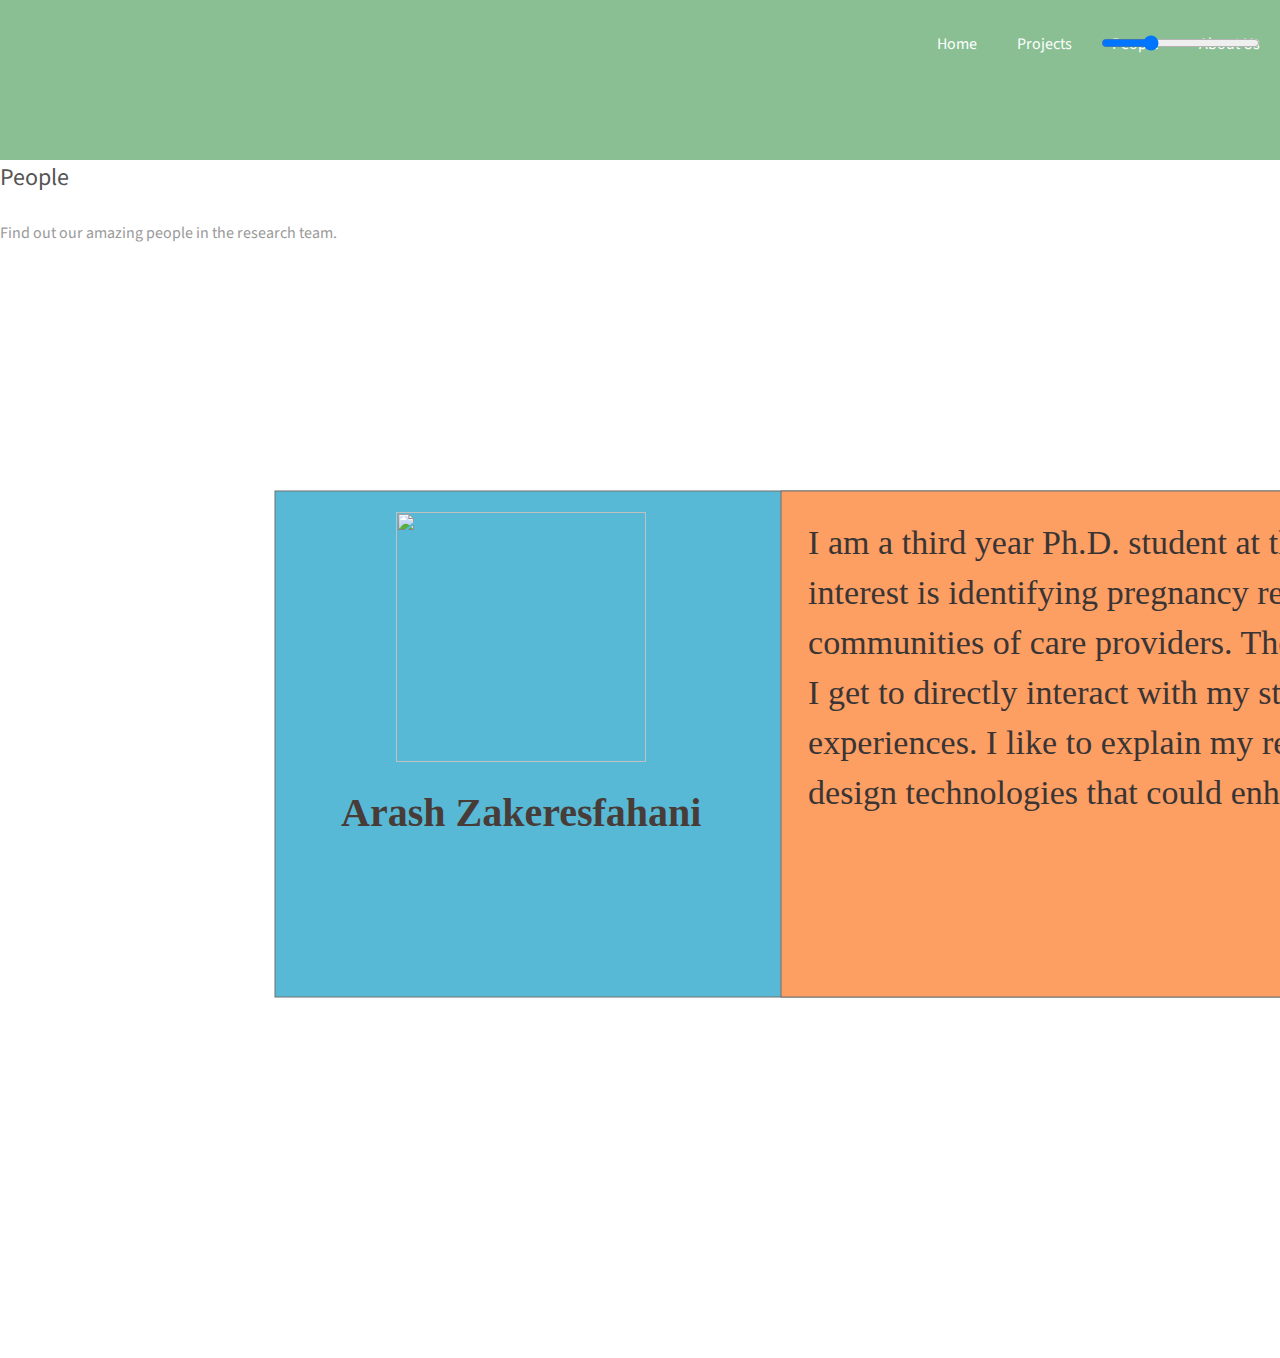
==== commit 04a73131: "peolePage Upadate" ====
--- a/public/people.html
+++ b/public/people.html
@@ -28,3 +28,126 @@
 
             
         </main>
+        <div>
+            <!DOCTYPE html>
+<html>
+<head>
+<meta charset="utf-8"/>
+<meta http-equiv="X-UA-Compatible" content="IE=edge"/>
+<meta name="viewport" content="width=device-width, initial-scale=1.0">
+<title>memberHTML</title>
+<link rel="stylesheet" type="text/css" id="applicationStylesheet" href="memberCSS.css"/>
+<script id="applicationScript" type="text/javascript" src="memberJS.js"></script>
+</head>
+<body>
+<div id="Web_1920___1">
+    <div id="Group_1">
+        <svg class="Rectangle_1">
+            <rect fill="rgba(88,185,214,1)" stroke="rgba(112,112,112,1)" stroke-width="1px" stroke-linejoin="miter" stroke-linecap="butt" stroke-miterlimit="4" shape-rendering="auto" id="Rectangle_1" rx="0" ry="0" x="0" y="0" width="1195" height="506">
+            </rect>
+        </svg>
+        <img id="Arash_Zakeresfahani" src="images/Arash_Zakeresfahani.png" srcset="Arash_Zakeresfahani.png 1x, Arash_Zakeresfahani@2x.png 2x">
+        <div id="Arash_Zakeresfahani_j">
+            <span>Arash Zakeresfahani</span>
+        </div>
+        <svg class="Rectangle_2">
+            <rect fill="rgba(253,158,99,1)" stroke="rgba(112,112,112,1)" stroke-width="1px" stroke-linejoin="miter" stroke-linecap="butt" stroke-miterlimit="4" shape-rendering="auto" id="Rectangle_2" rx="0" ry="0" x="0" y="0" width="1106" height="506">
+            </rect>
+        </svg>
+        <div id="I_am_a_third_year_Ph_D__studen">
+            <span>I am a third year Ph.D. student at the Healthcare Journeys Lab. My main interest is identifying pregnancy related resources and learning about communities of care providers. The most enjoyable part of my work is when I get to directly interact with my study participants and learn about their experiences. I like to explain my research to them and work with them to design technologies that could enhance their practices. </span>
+        </div>
+    </div>
+</div>
+
+<div id="ViewScaleSlider">
+
+    <input id="ViewScaleSliderInput" type="range" value="100" min="5" max="400" step="1" oninput="application.sliderChangeHandler(event)" onchange="application.sliderChangeHandler(event)"></input>
+    
+    <style>
+    #ViewScaleSlider {
+        box-sizing: border-box;
+        position: absolute;
+        position: fixed;
+        top: 20px;
+        right: 20px;
+    }
+    #ViewScaleSliderInput {
+        box-sizing: border-box;
+        margin: 0px;
+        padding: 3px;
+        position: relative;
+        background-color: rgba(0, 0, 0, 0.5);
+        border: 12px solid rgba(0, 0, 0, 0);
+        border-radius: 12px;
+    }
+    input[type="range"]::-ms-fill-lower,
+    input[type="range"]::-ms-fill-upper {
+        background: transparent;
+    }
+    input[type="range"]::-ms-track {
+        border-radius: 8px;
+        height: 7px;
+        border: 1px solid #bdc3c7;
+        background-color: #fff;
+    }
+    input[type="range"]::-ms-thumb {
+        background-color: #ecf0f1;
+        border: 1px solid #bdc3c7;
+        width: 16px;
+        height: 16px;
+        border-radius: 8px;
+        cursor: pointer;
+    }
+
+    .NoScriptSliderGroup {
+        position: fixed;
+        min-width: 20px;
+        min-height: 10px;
+        overflow: visible;
+        text-align: left;
+        padding: 4px;
+        padding-left: 16px;
+        padding-right: 16px;
+        font-family: Arial, sans-serif, Helvetica, Georgia;
+        font-size: 12px;
+        font-weight: bold;
+        left: 20px;
+        bottom: 20px;
+        background-color: rgba(0,0,0,.5);
+        border-radius: 12px;
+        color:rgb(235, 235, 235);
+        transition: all 2s linear;
+    }
+
+    .PageRefreshedClass {
+        position: fixed;
+        min-width: 20px;
+        min-height: 10px;
+        padding: 4px;
+        padding-left: 16px;
+        padding-right: 16px;
+        font-family: Arial, sans-serif, Helvetica, Georgia;
+        font-size: 12px;
+        font-weight: bold;
+        left: 20px;
+        top: 20px;
+        background-color: rgba(0,0,0,.5);
+        border-radius: 12px;
+        color:rgb(235, 235, 235);
+        transition: all 2s linear;
+    }
+    </style>
+
+    <noscript>
+        <div class="NoScriptSliderGroup"><span>JavaScript must be enabled to use some features on this page</span>
+        </div>
+    </noscript>
+</div>
+
+</body>
+</html>
+        </div>
+
+    </body>
+
--- a/public/memberCSS.css
+++ b/public/memberCSS.css
@@ -0,0 +1,99 @@
+.mediaViewInfo {
+	--web-view-name: Web 1920 – 1;
+	--web-view-id: Web_1920___1;
+	--web-scale-on-resize: true;
+	--web-scale-on-double-click: true;
+	--web-show-scale-controls: true;
+	--web-actual-size-on-double-click: true;
+	--web-center-horizontally: true;
+	--web-enable-deep-linking: true;
+}
+:root {
+	--web-view-ids: Web_1920___1;
+}
+* {
+	margin: 0;
+	padding: 0;
+	box-sizing: border-box;
+	border: none;
+}
+#Web_1920___1 {
+	position: absolute;
+	transform: translateX(-50%);
+	left: 50%;
+	width: 1920px;
+	height: 1080px;
+	background-color: rgba(255,255,255,1);
+	overflow: hidden;
+	--web-view-name: Web 1920 – 1;
+	--web-view-id: Web_1920___1;
+	--web-scale-on-resize: true;
+	--web-scale-on-double-click: true;
+	--web-show-scale-controls: true;
+	--web-actual-size-on-double-click: true;
+	--web-center-horizontally: true;
+	--web-enable-deep-linking: true;
+}
+#Group_1 {
+	position: absolute;
+	width: 1612px;
+	height: 506px;
+	left: 275px;
+	top: 213px;
+	overflow: visible;
+}
+.Rectangle_1 {
+	position: absolute;
+	overflow: visible;
+	width: 1195px;
+	height: 506px;
+	left: 0px;
+	top: 0px;
+}
+#Arash_Zakeresfahani {
+	position: absolute;
+	width: 250px;
+	height: 250px;
+	left: 121px;
+	top: 21px;
+	overflow: visible;
+}
+#Arash_Zakeresfahani_j {
+	position: absolute;
+	left: 66px;
+	top: 289px;
+	overflow: visible;
+	width: 361px;
+	white-space: nowrap;
+	text-align: left;
+	font-family: Times New Roman;
+	font-style: normal;
+	font-weight: bold;
+	font-size: 40px;
+	color: rgba(72,60,56,1);
+}
+.Rectangle_2 {
+	position: absolute;
+	overflow: visible;
+	width: 1106px;
+	height: 506px;
+	left: 506px;
+	top: 0px;
+}
+#I_am_a_third_year_Ph_D__studen {
+	position: absolute;
+	left: 533px;
+	top: 35px;
+	overflow: visible;
+	width: 1048px;
+	height: 449px;
+	line-height: 50px;
+	margin-top: -8px;
+	text-align: left;
+	font-family: American Typewriter;
+	font-style: normal;
+	font-weight: normal;
+	font-size: 34px;
+	color: rgba(57,53,53,1);
+	letter-spacing: 0.05px;
+}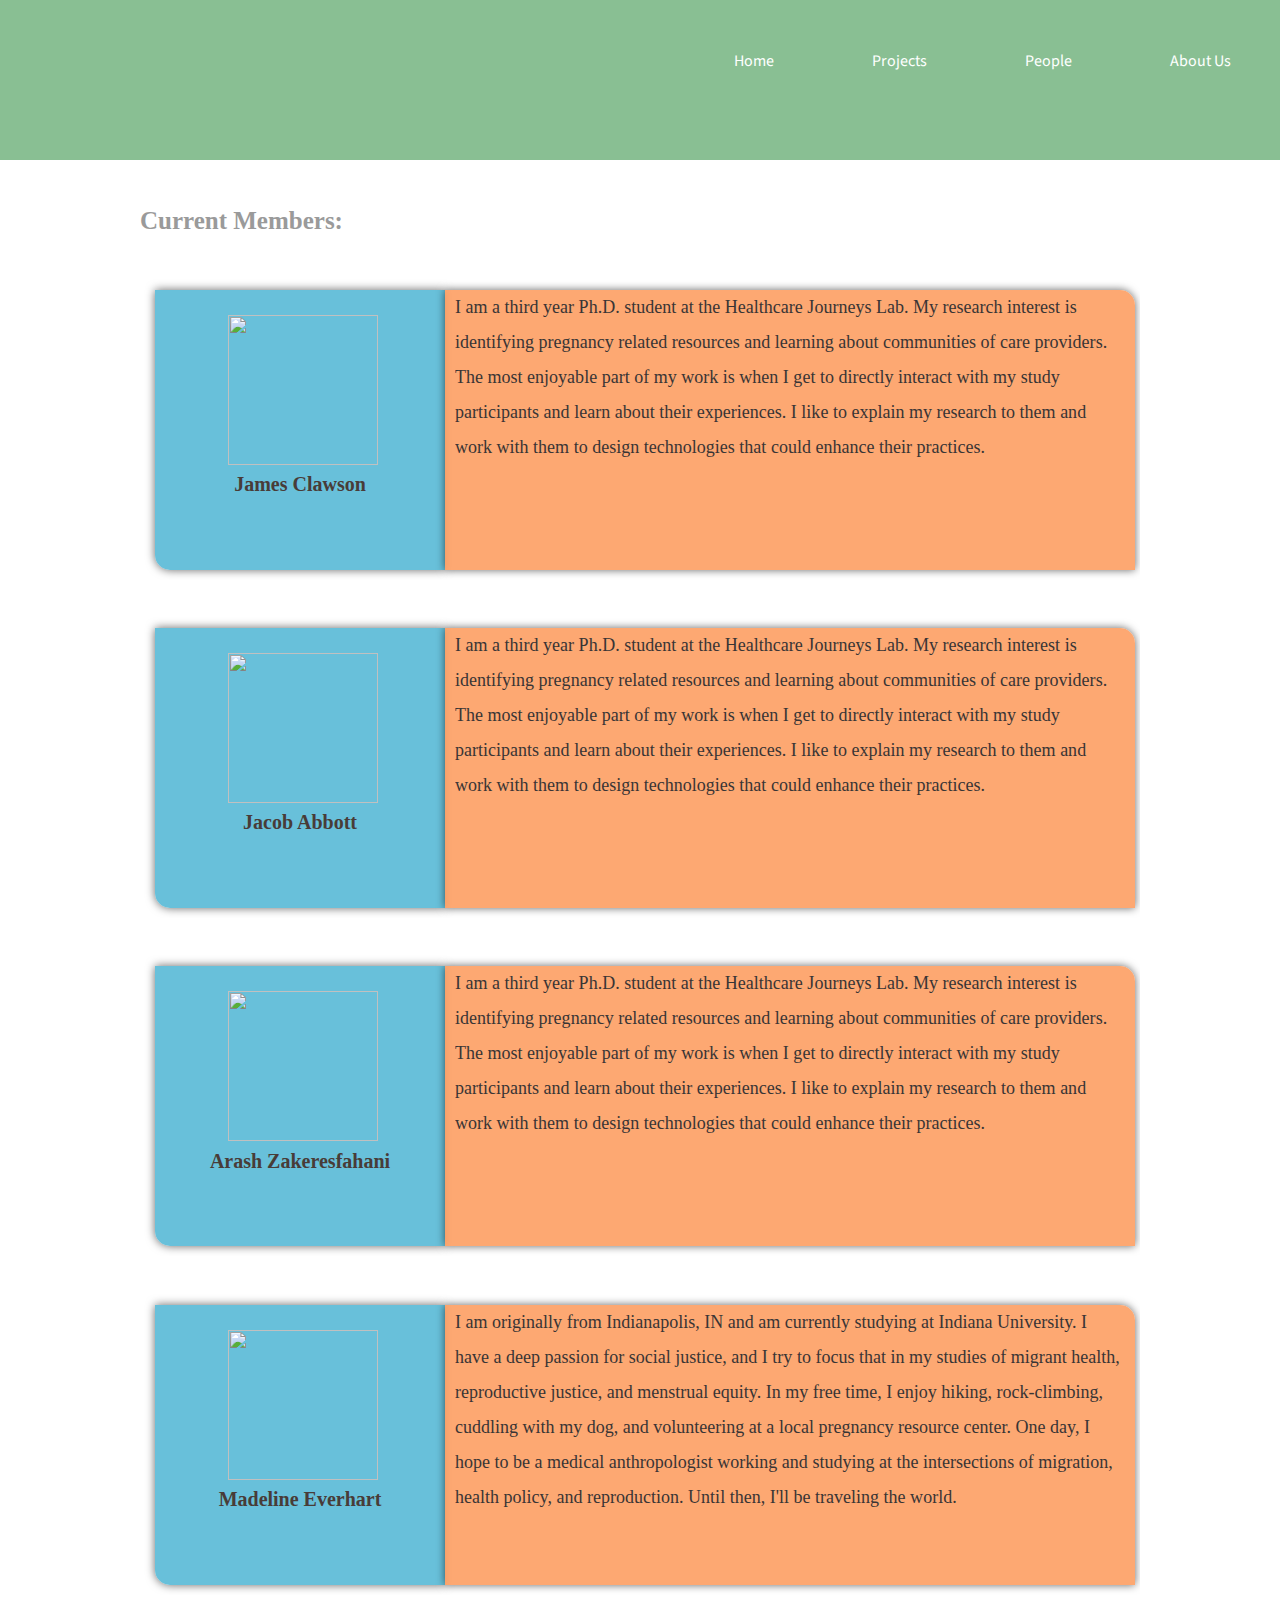
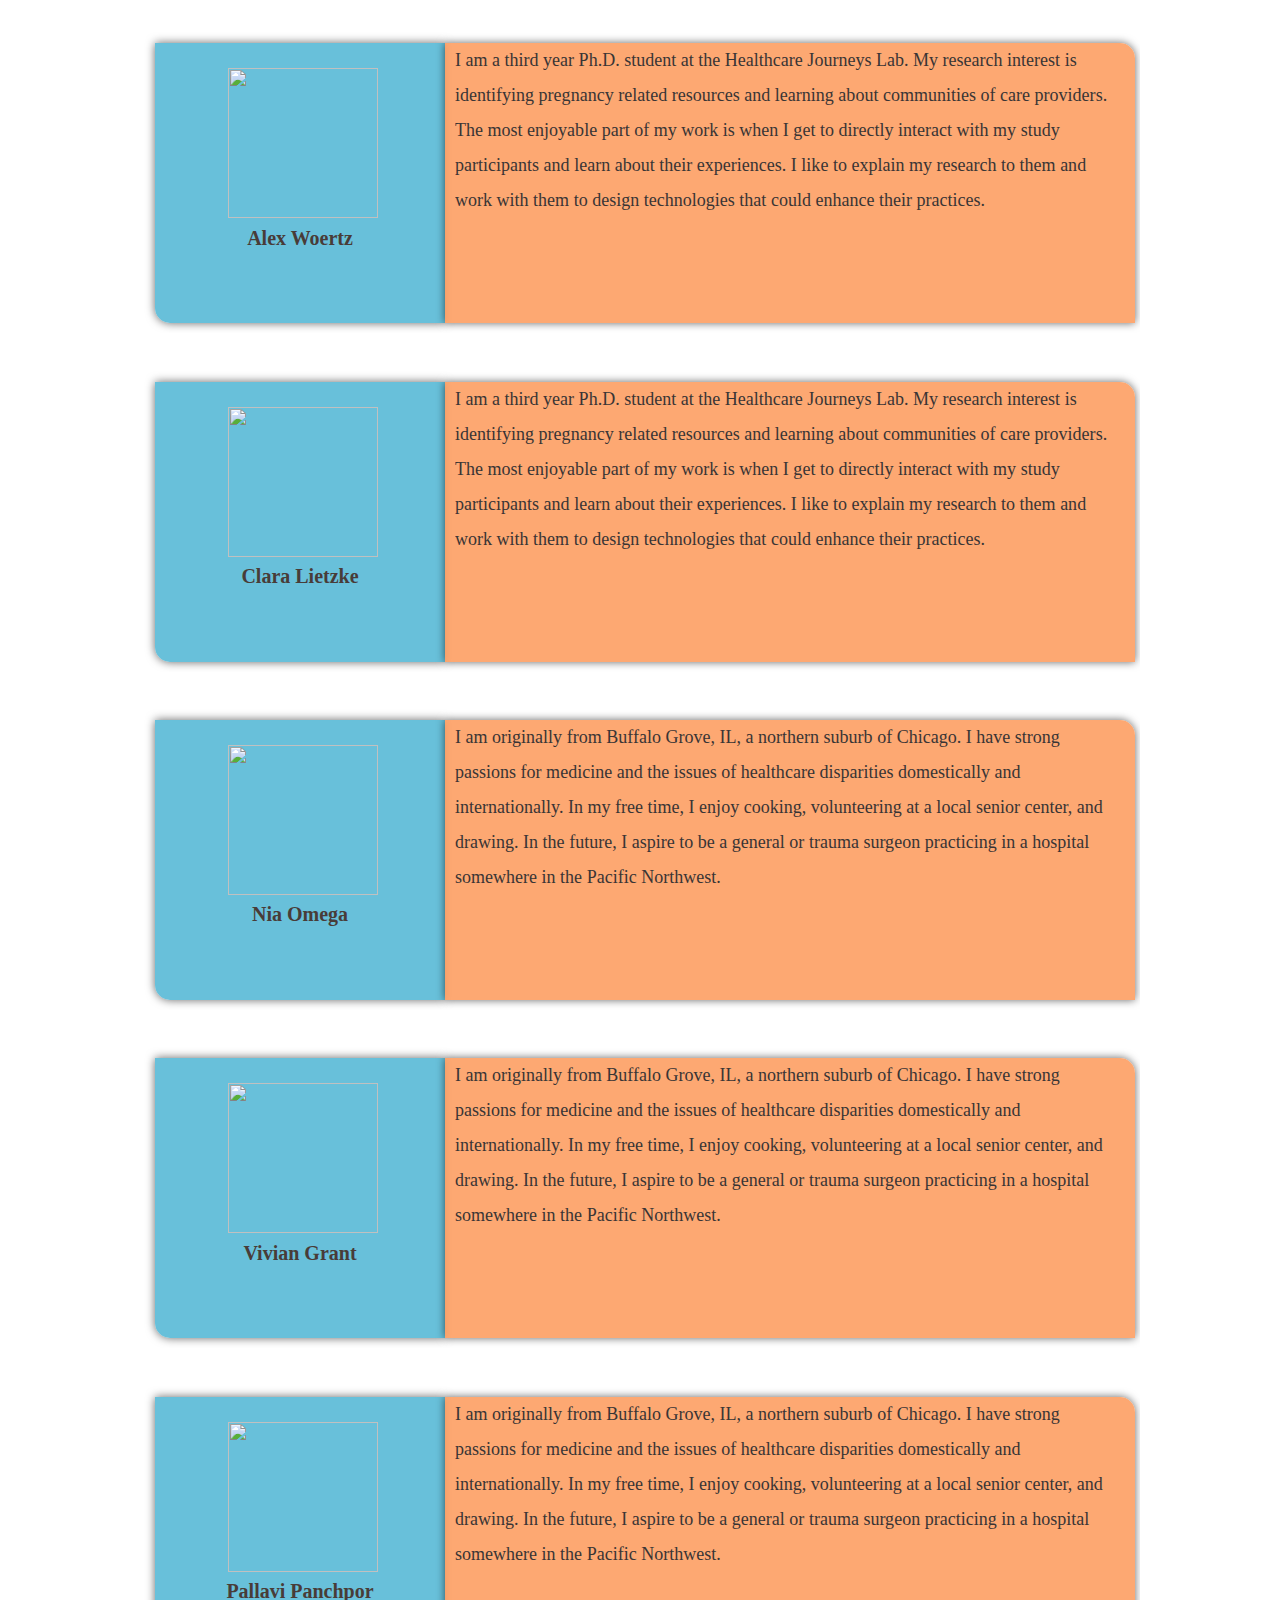
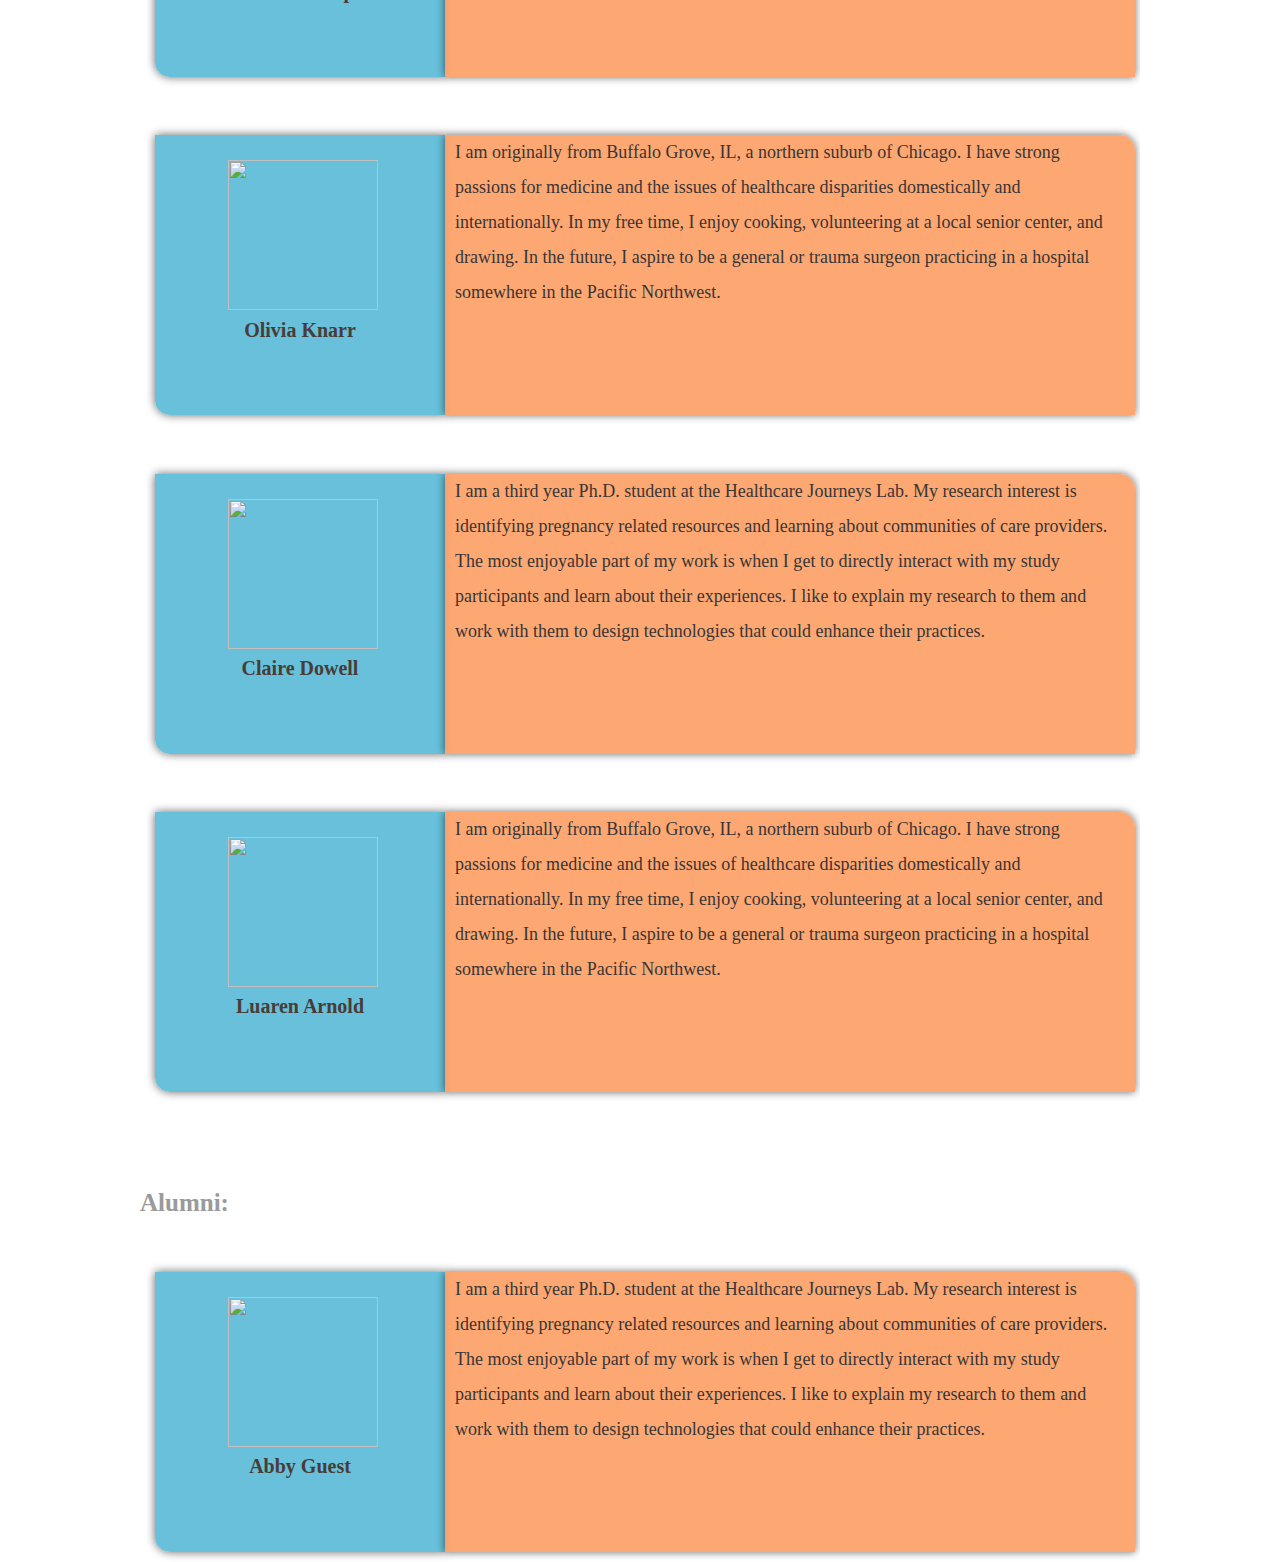
==== commit 0677c22e: "peoples page Update" ====
--- a/public/people.html
+++ b/public/people.html
@@ -6,8 +6,13 @@
         <meta charset="utf-8" />
         <meta name="viewport" content="width=device-width, initial-scale=1" />
         <link rel="stylesheet" href="assets/css/main.css" />
+        <meta charset="utf-8"/>
+
+        <meta http-equiv="X-UA-Compatible" content="IE=edge"/>
+        <meta name="viewport" content="width=device-width, initial-scale=1.0">
+        <link rel="stylesheet" type="text/css" id="applicationStylesheet" href="assets/css/memberCSS.css"/>
+        <script id="applicationScript" type="text/javascript" src="assets/js/memberJS.js"></script>
     </head>
-
 
 
     <body>
@@ -17,137 +22,291 @@
             <a href="people.html"> People </a>
             <a href="Projects.html"> Projects </a>
             <a href="index.html"> Home </a>
-            
         </div>
 
         <main>
-            <div class="people-main">
-                <h4> People </h4>
-                <p> Find out our amazing people in the research team.</p>
-
-
-            
+           <div id="Web_1920___1">
+
+
+           	<section>
+           		<div class="Group_Title">
+           		Current Members:
+           		</div>
+
+                <div id="Group_1" >
+                		<svg>
+	                        <div class="Rectangle_1" style="background-color: rgba(88,185,214,0.9)">
+	                        	<img  id= "Member_Photo" src="Images/JC.png" srcset="Images/JC.png 1x, Images/JC@2x.png 2x"/>
+	                        	<div id="Member_Name">James Clawson</div>
+	                        </div>
+
+                    	</svg>
+                        
+                        <svg >
+                        	<div class="Rectangle_2" style="background-color: rgba(253,158,99,0.9">
+
+                        		<div id="Member_Description">I am a third year Ph.D. student at the Healthcare Journeys Lab. My research interest is identifying pregnancy related resources and learning about communities of care providers. The most enjoyable part of my work is when I get to directly interact with my study participants and learn about their experiences. I like to explain my research to them and work with them to design technologies that could enhance their practices.</div>
+                        
+                        	</div>
+
+                   		</svg>    
+                </div>
+                <div id="Group_1" >
+                		<svg>
+	                        <div class="Rectangle_1" style="background-color: rgba(88,185,214,0.9)">
+	                        	<img  id= "Member_Photo" src="Images/JA.png" srcset="Images/JA.png 1x, Images/JA@2x.png 2x"/>
+	                        	<div id="Member_Name">Jacob Abbott</div>
+	                        </div>
+
+                    	</svg>
+                        
+                        <svg >
+                        	<div class="Rectangle_2" style="background-color: rgba(253,158,99,0.9">
+
+                        		<div id="Member_Description">I am a third year Ph.D. student at the Healthcare Journeys Lab. My research interest is identifying pregnancy related resources and learning about communities of care providers. The most enjoyable part of my work is when I get to directly interact with my study participants and learn about their experiences. I like to explain my research to them and work with them to design technologies that could enhance their practices.</div>
+                        
+                        	</div>
+
+                   		</svg>    
+                </div>
+
+                <div id="Group_1" >
+
+                		<svg>
+	                        <div class="Rectangle_1" style="background-color: rgba(88,185,214,0.9)">
+	                        	<img id="Member_Photo" src="Images/Arash_Zakeresfahani.png" srcset="Images/Arash_Zakeresfahani.png 1x, Images/Arash_Zakeresfahani@2x.png 2x">
+                    
+	                        	<div id="Member_Name">Arash Zakeresfahani</div>
+	                        </div>
+
+                    	</svg>
+                        
+                        <svg >
+                        	<div class="Rectangle_2" style="background-color: rgba(253,158,99,0.9">
+                        		
+                        		<div id="Member_Description">I am a third year Ph.D. student at the Healthcare Journeys Lab. My research interest is identifying pregnancy related resources and learning about communities of care providers. The most enjoyable part of my work is when I get to directly interact with my study participants and learn about their experiences. I like to explain my research to them and work with them to design technologies that could enhance their practices.</div>
+                        
+                        	</div>
+
+                   		</svg>    
+                </div>
+
+                <div id="Group_1" >
+
+                		<svg>
+	                        <div class="Rectangle_1" style="background-color: rgba(88,185,214,0.9)">
+	                        	<img id="Member_Photo" src="Images/ME.png" srcset="Images/ME.png 1x, Images/ME@2x.png 2x">
+
+                    
+	                        	<div id="Member_Name">Madeline Everhart</div>
+	                        </div>
+
+                    	</svg>
+                        
+                        <svg >
+                        	<div class="Rectangle_2" style="background-color: rgba(253,158,99,0.9">
+                        		
+                        		<div id="Member_Description">I am originally from Indianapolis, IN and am currently studying at Indiana University. I have a deep passion for social justice, and I try to focus that in my studies of migrant health, reproductive justice, and menstrual equity. In my free time, I enjoy hiking, rock-climbing, cuddling with my dog, and volunteering at a local pregnancy resource center.  One day, I hope to be a medical anthropologist working and studying at the intersections of migration, health policy, and reproduction. Until then, I'll be traveling the world.</div>
+                        
+                        	</div>
+
+                   		</svg>    
+                </div>
+                <div id="Group_1" >
+
+                		<svg>
+	                        <div class="Rectangle_1" style="background-color: rgba(88,185,214,0.9)">
+	                        	<img id="Member_Photo" src="Images/AW.png" srcset="Images/AW.png 1x, Images/AW@2x.png 2x">
+                    
+	                        	<div id="Member_Name">Alex Woertz</div>
+	                        </div>
+
+                    	</svg>
+                        
+                        <svg >
+                        	<div class="Rectangle_2" style="background-color: rgba(253,158,99,0.9">
+                        		
+                        		<div id="Member_Description">I am a third year Ph.D. student at the Healthcare Journeys Lab. My research interest is identifying pregnancy related resources and learning about communities of care providers. The most enjoyable part of my work is when I get to directly interact with my study participants and learn about their experiences. I like to explain my research to them and work with them to design technologies that could enhance their practices.</div>
+                        
+                        	</div>
+
+                   		</svg>    
+                </div>
+                <div id="Group_1" >
+
+                		<svg>
+	                        <div class="Rectangle_1" style="background-color: rgba(88,185,214,0.9)">
+	                        	<img id="Member_Photo" src="Images/CL.png" srcset="Images/CL.png 1x, Images/CL@2x.png 2x">
+                    
+	                        	<div id="Member_Name">Clara Lietzke</div>
+	                        </div>
+
+                    	</svg>
+                        
+                        <svg >
+                        	<div class="Rectangle_2" style="background-color: rgba(253,158,99,0.9">
+                        		
+                        		<div id="Member_Description">I am a third year Ph.D. student at the Healthcare Journeys Lab. My research interest is identifying pregnancy related resources and learning about communities of care providers. The most enjoyable part of my work is when I get to directly interact with my study participants and learn about their experiences. I like to explain my research to them and work with them to design technologies that could enhance their practices.</div>
+                        
+                        	</div>
+
+                   		</svg>    
+                </div>
+                <div id="Group_1" >
+
+                		<svg>
+	                        <div class="Rectangle_1" style="background-color: rgba(88,185,214,0.9)">
+	                        	<img id="Member_Photo" src="Images/NO.png" srcset="Images/NO.png 1x, Images/NO@2x.png 2x">
+                    
+	                        	<div id="Member_Name">Nia Omega</div>
+	                        </div>
+
+                    	</svg>
+                        
+                        <svg >
+                        	<div class="Rectangle_2" style="background-color: rgba(253,158,99,0.9">
+                        		
+                        		<div id="Member_Description">I am originally from Buffalo Grove, IL, a northern suburb of Chicago. I have strong passions for medicine and the issues of healthcare disparities domestically and internationally. In my free time, I enjoy cooking, volunteering at a local senior center, and drawing. In the future, I aspire to be a general or trauma surgeon practicing in a hospital somewhere in the Pacific Northwest.</div>
+                        
+                        	</div>
+
+                   		</svg>    
+                </div>
+                <div id="Group_1" >
+
+                		<svg>
+	                        <div class="Rectangle_1" style="background-color: rgba(88,185,214,0.9)">
+	                        	<img id="Member_Photo" src="Images/VG.png" srcset="Images/VG.png 1x, Images/VG@2x.png 2x">
+                    
+	                        	<div id="Member_Name">Vivian Grant</div>
+	                        </div>
+
+                    	</svg>
+                        
+                        <svg >
+                        	<div class="Rectangle_2" style="background-color: rgba(253,158,99,0.9">
+                        		
+                        		<div id="Member_Description">I am originally from Buffalo Grove, IL, a northern suburb of Chicago. I have strong passions for medicine and the issues of healthcare disparities domestically and internationally. In my free time, I enjoy cooking, volunteering at a local senior center, and drawing. In the future, I aspire to be a general or trauma surgeon practicing in a hospital somewhere in the Pacific Northwest.</div>
+                        
+                        	</div>
+
+                   		</svg>    
+                </div>
+                <div id="Group_1" >
+
+                		<svg>
+	                        <div class="Rectangle_1" style="background-color: rgba(88,185,214,0.9)">
+	                        	<img id="Member_Photo" src="Images/PP.png" srcset="Images/PP.png 1x, Images/PP@2x.png 2x">
+                    
+	                        	<div id="Member_Name">Pallavi Panchpor</div>
+	                        </div>
+
+                    	</svg>
+                        
+                        <svg >
+                        	<div class="Rectangle_2" style="background-color: rgba(253,158,99,0.9">
+                        		
+                        		<div id="Member_Description">I am originally from Buffalo Grove, IL, a northern suburb of Chicago. I have strong passions for medicine and the issues of healthcare disparities domestically and internationally. In my free time, I enjoy cooking, volunteering at a local senior center, and drawing. In the future, I aspire to be a general or trauma surgeon practicing in a hospital somewhere in the Pacific Northwest.</div>
+                        
+                        	</div>
+
+                   		</svg>    
+                </div>
+                <div id="Group_1" >
+
+                		<svg>
+	                        <div class="Rectangle_1" style="background-color: rgba(88,185,214,0.9)">
+	                        	<img id="Member_Photo" src="Images/OK.png" srcset="Images/OK.png 1x, Images/OK@2x.png 2x">
+                    
+	                        	<div id="Member_Name">Olivia Knarr</div>
+	                        </div>
+
+                    	</svg>
+                        
+                        <svg >
+                        	<div class="Rectangle_2" style="background-color: rgba(253,158,99,0.9">
+                        		
+                        		<div id="Member_Description">I am originally from Buffalo Grove, IL, a northern suburb of Chicago. I have strong passions for medicine and the issues of healthcare disparities domestically and internationally. In my free time, I enjoy cooking, volunteering at a local senior center, and drawing. In the future, I aspire to be a general or trauma surgeon practicing in a hospital somewhere in the Pacific Northwest.</div>
+                        
+                        	</div>
+
+                   		</svg>    
+                </div>
+                <div id="Group_1" >
+
+                		<svg>
+	                        <div class="Rectangle_1" style="background-color: rgba(88,185,214,0.9)">
+	                        	<img id="Member_Photo" src="Images/CD.png" srcset="Images/CD.png 1x, Images/CD@2x.png 2x">
+                    
+	                        	<div id="Member_Name">Claire Dowell</div>
+	                        </div>
+
+                    	</svg>
+                        
+                        <svg >
+                        	<div class="Rectangle_2" style="background-color: rgba(253,158,99,0.9">
+                        		
+                        		<div id="Member_Description">I am a third year Ph.D. student at the Healthcare Journeys Lab. My research interest is identifying pregnancy related resources and learning about communities of care providers. The most enjoyable part of my work is when I get to directly interact with my study participants and learn about their experiences. I like to explain my research to them and work with them to design technologies that could enhance their practices.</div>
+                        
+                        	</div>
+
+                   		</svg>    
+                </div>
+                <div id="Group_1" >
+
+                		<svg>
+	                        <div class="Rectangle_1" style="background-color: rgba(88,185,214,0.9)">
+	                        	<img id="Member_Photo" src="Images/LA.png" srcset="Images/LA.png 1x, Images/LA@2x.png 2x">
+                    
+	                        	<div id="Member_Name">Luaren Arnold</div>
+	                        </div>
+
+                    	</svg>
+                        
+                        <svg >
+                        	<div class="Rectangle_2" style="background-color: rgba(253,158,99,0.9">
+                        		
+                        		<div id="Member_Description">I am originally from Buffalo Grove, IL, a northern suburb of Chicago. I have strong passions for medicine and the issues of healthcare disparities domestically and internationally. In my free time, I enjoy cooking, volunteering at a local senior center, and drawing. In the future, I aspire to be a general or trauma surgeon practicing in a hospital somewhere in the Pacific Northwest.</div>
+                        
+                        	</div>
+
+                   		</svg>    
+                </div>
+                </section>
+
+                <section>
+
+                <div class="Group_Title" id="Alumni">
+           		Alumni:
+           		</div>
+
+                <div id="Group_1" >
+
+                		<svg>
+	                        <div class="Rectangle_1" style="background-color: rgba(88,185,214,0.9)">
+	                        	<img id="Member_Photo" src="Images/AG.png" srcset="Images/AG.png 1x, Images/AG@2x.png 2x">
+                    
+	                        	<div id="Member_Name">Abby Guest</div>
+	                        </div>
+
+                    	</svg>
+                        
+                        <svg >
+                        	<div class="Rectangle_2" style="background-color: rgba(253,158,99,0.9">
+                        		
+                        		<div id="Member_Description">I am a third year Ph.D. student at the Healthcare Journeys Lab. My research interest is identifying pregnancy related resources and learning about communities of care providers. The most enjoyable part of my work is when I get to directly interact with my study participants and learn about their experiences. I like to explain my research to them and work with them to design technologies that could enhance their practices.</div>
+                        
+                        	</div>
+
+                   		</svg>    
+                </div>
+                </section>
+
+            </div>
         </main>
-        <div>
-            <!DOCTYPE html>
-<html>
-<head>
-<meta charset="utf-8"/>
-<meta http-equiv="X-UA-Compatible" content="IE=edge"/>
-<meta name="viewport" content="width=device-width, initial-scale=1.0">
-<title>memberHTML</title>
-<link rel="stylesheet" type="text/css" id="applicationStylesheet" href="memberCSS.css"/>
-<script id="applicationScript" type="text/javascript" src="memberJS.js"></script>
-</head>
-<body>
-<div id="Web_1920___1">
-    <div id="Group_1">
-        <svg class="Rectangle_1">
-            <rect fill="rgba(88,185,214,1)" stroke="rgba(112,112,112,1)" stroke-width="1px" stroke-linejoin="miter" stroke-linecap="butt" stroke-miterlimit="4" shape-rendering="auto" id="Rectangle_1" rx="0" ry="0" x="0" y="0" width="1195" height="506">
-            </rect>
-        </svg>
-        <img id="Arash_Zakeresfahani" src="images/Arash_Zakeresfahani.png" srcset="Arash_Zakeresfahani.png 1x, Arash_Zakeresfahani@2x.png 2x">
-        <div id="Arash_Zakeresfahani_j">
-            <span>Arash Zakeresfahani</span>
-        </div>
-        <svg class="Rectangle_2">
-            <rect fill="rgba(253,158,99,1)" stroke="rgba(112,112,112,1)" stroke-width="1px" stroke-linejoin="miter" stroke-linecap="butt" stroke-miterlimit="4" shape-rendering="auto" id="Rectangle_2" rx="0" ry="0" x="0" y="0" width="1106" height="506">
-            </rect>
-        </svg>
-        <div id="I_am_a_third_year_Ph_D__studen">
-            <span>I am a third year Ph.D. student at the Healthcare Journeys Lab. My main interest is identifying pregnancy related resources and learning about communities of care providers. The most enjoyable part of my work is when I get to directly interact with my study participants and learn about their experiences. I like to explain my research to them and work with them to design technologies that could enhance their practices. </span>
-        </div>
-    </div>
-</div>
-
-<div id="ViewScaleSlider">
-
-    <input id="ViewScaleSliderInput" type="range" value="100" min="5" max="400" step="1" oninput="application.sliderChangeHandler(event)" onchange="application.sliderChangeHandler(event)"></input>
-    
-    <style>
-    #ViewScaleSlider {
-        box-sizing: border-box;
-        position: absolute;
-        position: fixed;
-        top: 20px;
-        right: 20px;
-    }
-    #ViewScaleSliderInput {
-        box-sizing: border-box;
-        margin: 0px;
-        padding: 3px;
-        position: relative;
-        background-color: rgba(0, 0, 0, 0.5);
-        border: 12px solid rgba(0, 0, 0, 0);
-        border-radius: 12px;
-    }
-    input[type="range"]::-ms-fill-lower,
-    input[type="range"]::-ms-fill-upper {
-        background: transparent;
-    }
-    input[type="range"]::-ms-track {
-        border-radius: 8px;
-        height: 7px;
-        border: 1px solid #bdc3c7;
-        background-color: #fff;
-    }
-    input[type="range"]::-ms-thumb {
-        background-color: #ecf0f1;
-        border: 1px solid #bdc3c7;
-        width: 16px;
-        height: 16px;
-        border-radius: 8px;
-        cursor: pointer;
-    }
-
-    .NoScriptSliderGroup {
-        position: fixed;
-        min-width: 20px;
-        min-height: 10px;
-        overflow: visible;
-        text-align: left;
-        padding: 4px;
-        padding-left: 16px;
-        padding-right: 16px;
-        font-family: Arial, sans-serif, Helvetica, Georgia;
-        font-size: 12px;
-        font-weight: bold;
-        left: 20px;
-        bottom: 20px;
-        background-color: rgba(0,0,0,.5);
-        border-radius: 12px;
-        color:rgb(235, 235, 235);
-        transition: all 2s linear;
-    }
-
-    .PageRefreshedClass {
-        position: fixed;
-        min-width: 20px;
-        min-height: 10px;
-        padding: 4px;
-        padding-left: 16px;
-        padding-right: 16px;
-        font-family: Arial, sans-serif, Helvetica, Georgia;
-        font-size: 12px;
-        font-weight: bold;
-        left: 20px;
-        top: 20px;
-        background-color: rgba(0,0,0,.5);
-        border-radius: 12px;
-        color:rgb(235, 235, 235);
-        transition: all 2s linear;
-    }
-    </style>
-
-    <noscript>
-        <div class="NoScriptSliderGroup"><span>JavaScript must be enabled to use some features on this page</span>
-        </div>
-    </noscript>
-</div>
-
-</body>
-</html>
-        </div>
-
     </body>
-
+    </html>
+
+
+
+
--- a/public/assets/css/main.css
+++ b/public/assets/css/main.css
@@ -2928,7 +2928,7 @@
 
 		#banner:before {
 			content: '';
-			background: rgba(75, 75, 93, 0.85);
+			background: rgba(108, 192, 145,0.4);
 			position: absolute;
 			width: 100%;
 			height: 100%;
@@ -3165,13 +3165,13 @@
 
 .navbar a {
     float: right;
-    font-size: 16px;
+	font-size: 0.9.5em;
     font-style: normal;
     font-weight: normal;
     font-weight: 100%;
     color: white;
-    text-align: center;
-    padding: 20px 20px;
+    text-align: left;
+    padding: 37px 49px;
     text-decoration: none;
     height: 3em;
     line-height: 3em;
--- a/public/assets/css/memberCSS.css
+++ b/public/assets/css/memberCSS.css
@@ -0,0 +1,129 @@
+.mediaViewInfo {
+	--web-view-name: Web 1920 – 1;
+	--web-view-id: Web_1920___1;
+	--web-scale-on-resize: true;
+	--web-scale-on-double-click: true;
+	--web-show-scale-controls: true;
+	--web-actual-size-on-double-click: true;
+	--web-center-horizontally: true;
+	--web-enable-deep-linking: true;
+}
+:root {
+	--web-view-ids: Web_1920___1;
+}
+
+#Web_1920___1 {
+	position: absolute;
+	transform: translateX(-10%);
+	width: auto;
+	height: auto;
+	max-height: auto;
+	background-color: rgba(255,255,255,1);
+	--web-view-name: Web 1920 – 1;
+	--web-view-id: Web_1920___1;
+	--web-scale-on-resize: true;
+	--web-scale-on-double-click: true;
+	--web-show-scale-controls: true;
+	--web-actual-size-on-double-click: true;
+	--web-center-horizontally: true;
+	--web-enable-deep-linking: true;
+	margin-bottom: 200px;
+}
+.Group_Title {
+	padding-top: 40px;
+	font-family: American Typewriter;
+	font-style: normal;
+	font-weight: bold;
+	font-size: 25px;
+	margin-bottom: -100px;
+}
+
+.Group_Title#Alumni {
+
+	padding-top: 180px;
+}
+
+#Group_1 {
+	width: 1000px;
+	height: auto;
+	overflow: hidden;
+	position: relative;
+	margin-bottom: -100px;
+}
+
+
+
+.Rectangle_1 {
+	position: absolute;
+	background-color: rgba(88,185,214,0.9);
+	width: 290px; 
+	height: 280px;
+	left: 15px;
+	bottom: 10px;
+	float:left;
+	overflow: visible;
+	box-shadow:  0 0 10px rgba(0,0,0,0.6);
+    -moz-box-shadow: 0 0 10px  3px rgba(0,0,0,0.6);
+    -webkit-box-shadow: 0 0 10px rgba(0,0,0,0.6);
+    -o-box-shadow: 0 0 10px 5px rgba(0,0,0,0.6);
+	border-bottom-left-radius: 15px;
+}
+
+.Rectangle_2 {
+	position: relative;
+	width: 690px; 
+	height: 280px;
+	bottom: 10px;
+	right: 5px;
+	float: right;
+	background-color: rgba(253,158,99,0.9);
+	overflow: visible;
+	box-shadow:  0 0 8px rgba(0,0,0,0.6);
+    -moz-box-shadow: 0 0 8px  3px rgba(0,0,0,0.6);
+    -webkit-box-shadow: 0 0 8px rgba(0,0,0,0.6);
+    -o-box-shadow: 0 0 10px 8px rgba(0,0,0,0.6);
+	border-top-right-radius: 15px;
+
+}
+
+
+#Member_Photo {
+	position: relative;
+	width: 150px;
+	height: 150px;
+	top: 25px;
+	left: 72.5px;
+	overflow: hidden;
+}
+
+#Member_Name {
+	top: 20px;
+	position: relative;
+	width: 290px;
+	white-space: nowrap;
+	text-align: center;
+	font-family: Times New Roman;
+	font-style: normal;
+	font-weight: bold;
+	font-size: 20px;
+	color: rgba(72,60,56,1);
+}
+
+#Member_Description {
+	position: relative;
+	overflow: hidden;
+	width: 670px;
+	height: 290px;
+	left: 10px;	
+	line-height: 35px;
+	text-align: left;
+	font-family: American Typewriter;
+	font-style: normal;
+	font-weight: normal;
+	font-size: 18px;
+	color: rgba(57,53,53,1);
+	letter-spacing: 0.01px;
+	margin-bottom: 40px;
+}
+
+
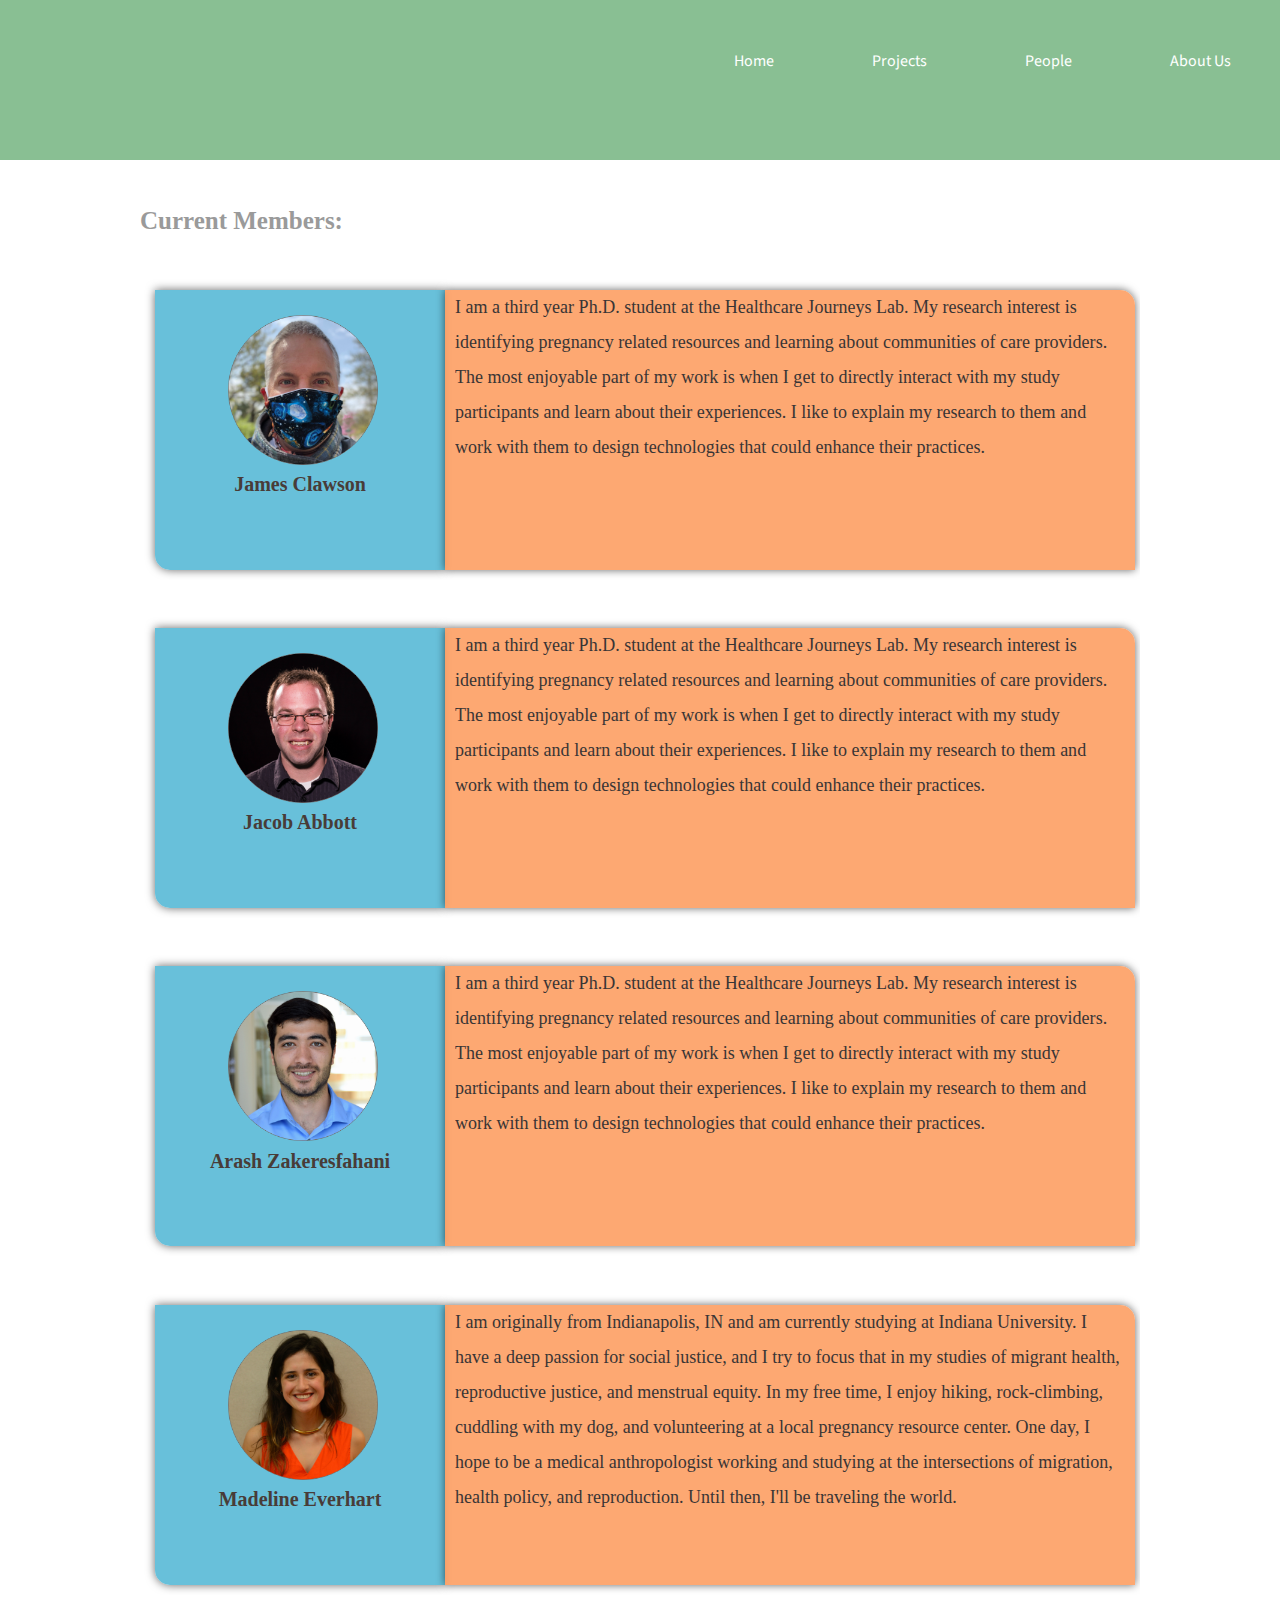
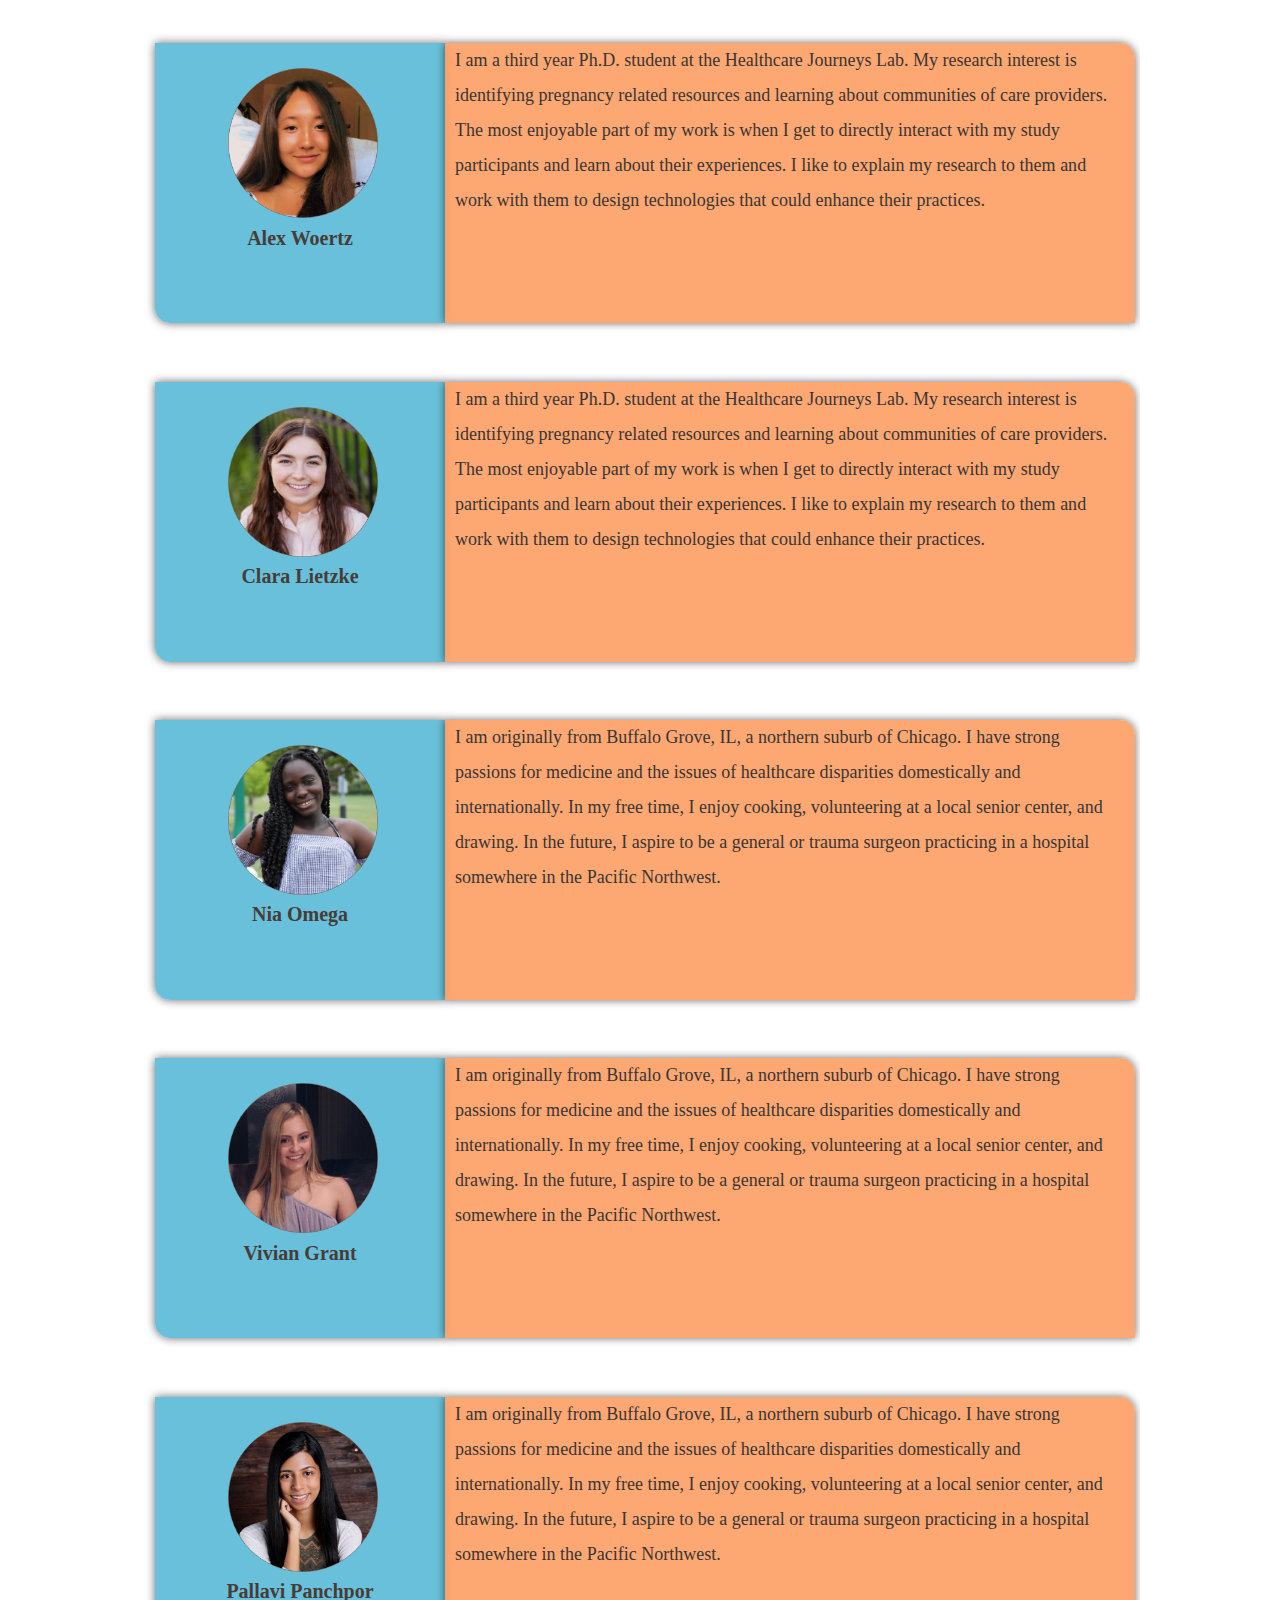
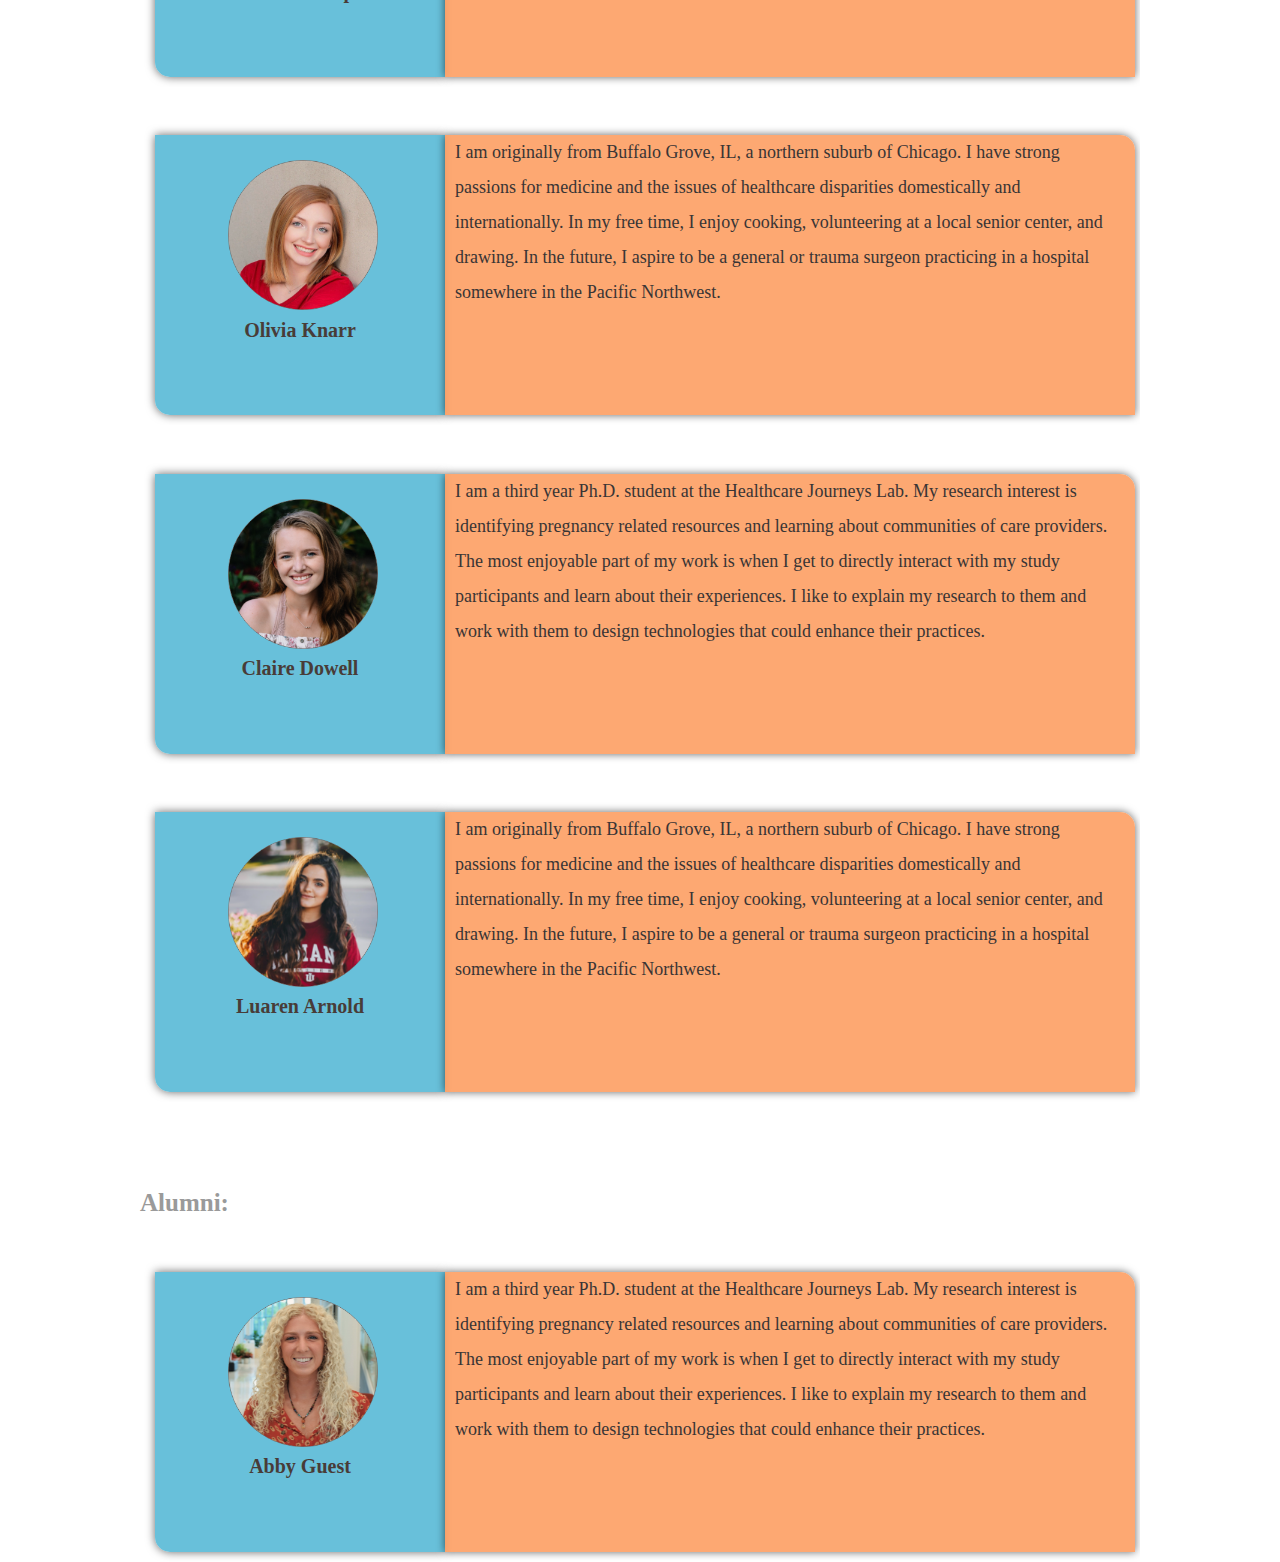
==== commit 8e2d02ba: "Update people.html" ====
--- a/public/people.html
+++ b/public/people.html
@@ -36,7 +36,7 @@
                 <div id="Group_1" >
                 		<svg>
 	                        <div class="Rectangle_1" style="background-color: rgba(88,185,214,0.9)">
-	                        	<img  id= "Member_Photo" src="Images/JC.png" srcset="Images/JC.png 1x, Images/JC@2x.png 2x"/>
+	                        	<img  id= "Member_Photo" src="images/JC.png" srcset="images/JC.png 1x, images/JC@2x.png 2x"/>
 	                        	<div id="Member_Name">James Clawson</div>
 	                        </div>
 
@@ -54,7 +54,7 @@
                 <div id="Group_1" >
                 		<svg>
 	                        <div class="Rectangle_1" style="background-color: rgba(88,185,214,0.9)">
-	                        	<img  id= "Member_Photo" src="Images/JA.png" srcset="Images/JA.png 1x, Images/JA@2x.png 2x"/>
+	                        	<img  id= "Member_Photo" src="images/JA.png" srcset="images/JA.png 1x, images/JA@2x.png 2x"/>
 	                        	<div id="Member_Name">Jacob Abbott</div>
 	                        </div>
 
@@ -74,7 +74,7 @@
 
                 		<svg>
 	                        <div class="Rectangle_1" style="background-color: rgba(88,185,214,0.9)">
-	                        	<img id="Member_Photo" src="Images/Arash_Zakeresfahani.png" srcset="Images/Arash_Zakeresfahani.png 1x, Images/Arash_Zakeresfahani@2x.png 2x">
+	                        	<img id="Member_Photo" src="images/Arash_Zakeresfahani.png" srcset="images/Arash_Zakeresfahani.png 1x, images/Arash_Zakeresfahani@2x.png 2x">
                     
 	                        	<div id="Member_Name">Arash Zakeresfahani</div>
 	                        </div>
@@ -95,7 +95,7 @@
 
                 		<svg>
 	                        <div class="Rectangle_1" style="background-color: rgba(88,185,214,0.9)">
-	                        	<img id="Member_Photo" src="Images/ME.png" srcset="Images/ME.png 1x, Images/ME@2x.png 2x">
+	                        	<img id="Member_Photo" src="images/ME.png" srcset="images/ME.png 1x, images/ME@2x.png 2x">
 
                     
 	                        	<div id="Member_Name">Madeline Everhart</div>
@@ -116,7 +116,7 @@
 
                 		<svg>
 	                        <div class="Rectangle_1" style="background-color: rgba(88,185,214,0.9)">
-	                        	<img id="Member_Photo" src="Images/AW.png" srcset="Images/AW.png 1x, Images/AW@2x.png 2x">
+	                        	<img id="Member_Photo" src="images/AW.png" srcset="images/AW.png 1x, images/AW@2x.png 2x">
                     
 	                        	<div id="Member_Name">Alex Woertz</div>
 	                        </div>
@@ -136,7 +136,7 @@
 
                 		<svg>
 	                        <div class="Rectangle_1" style="background-color: rgba(88,185,214,0.9)">
-	                        	<img id="Member_Photo" src="Images/CL.png" srcset="Images/CL.png 1x, Images/CL@2x.png 2x">
+	                        	<img id="Member_Photo" src="images/CL.png" srcset="images/CL.png 1x, images/CL@2x.png 2x">
                     
 	                        	<div id="Member_Name">Clara Lietzke</div>
 	                        </div>
@@ -156,7 +156,7 @@
 
                 		<svg>
 	                        <div class="Rectangle_1" style="background-color: rgba(88,185,214,0.9)">
-	                        	<img id="Member_Photo" src="Images/NO.png" srcset="Images/NO.png 1x, Images/NO@2x.png 2x">
+	                        	<img id="Member_Photo" src="images/NO.png" srcset="images/NO.png 1x, images/NO@2x.png 2x">
                     
 	                        	<div id="Member_Name">Nia Omega</div>
 	                        </div>
@@ -176,7 +176,7 @@
 
                 		<svg>
 	                        <div class="Rectangle_1" style="background-color: rgba(88,185,214,0.9)">
-	                        	<img id="Member_Photo" src="Images/VG.png" srcset="Images/VG.png 1x, Images/VG@2x.png 2x">
+	                        	<img id="Member_Photo" src="images/VG.png" srcset="images/VG.png 1x, images/VG@2x.png 2x">
                     
 	                        	<div id="Member_Name">Vivian Grant</div>
 	                        </div>
@@ -196,7 +196,7 @@
 
                 		<svg>
 	                        <div class="Rectangle_1" style="background-color: rgba(88,185,214,0.9)">
-	                        	<img id="Member_Photo" src="Images/PP.png" srcset="Images/PP.png 1x, Images/PP@2x.png 2x">
+	                        	<img id="Member_Photo" src="images/PP.png" srcset="images/PP.png 1x, images/PP@2x.png 2x">
                     
 	                        	<div id="Member_Name">Pallavi Panchpor</div>
 	                        </div>
@@ -216,7 +216,7 @@
 
                 		<svg>
 	                        <div class="Rectangle_1" style="background-color: rgba(88,185,214,0.9)">
-	                        	<img id="Member_Photo" src="Images/OK.png" srcset="Images/OK.png 1x, Images/OK@2x.png 2x">
+	                        	<img id="Member_Photo" src="images/OK.png" srcset="images/OK.png 1x, images/OK@2x.png 2x">
                     
 	                        	<div id="Member_Name">Olivia Knarr</div>
 	                        </div>
@@ -236,7 +236,7 @@
 
                 		<svg>
 	                        <div class="Rectangle_1" style="background-color: rgba(88,185,214,0.9)">
-	                        	<img id="Member_Photo" src="Images/CD.png" srcset="Images/CD.png 1x, Images/CD@2x.png 2x">
+	                        	<img id="Member_Photo" src="images/CD.png" srcset="images/CD.png 1x, images/CD@2x.png 2x">
                     
 	                        	<div id="Member_Name">Claire Dowell</div>
 	                        </div>
@@ -256,7 +256,7 @@
 
                 		<svg>
 	                        <div class="Rectangle_1" style="background-color: rgba(88,185,214,0.9)">
-	                        	<img id="Member_Photo" src="Images/LA.png" srcset="Images/LA.png 1x, Images/LA@2x.png 2x">
+	                        	<img id="Member_Photo" src="images/LA.png" srcset="images/LA.png 1x, images/LA@2x.png 2x">
                     
 	                        	<div id="Member_Name">Luaren Arnold</div>
 	                        </div>
@@ -284,7 +284,7 @@
 
                 		<svg>
 	                        <div class="Rectangle_1" style="background-color: rgba(88,185,214,0.9)">
-	                        	<img id="Member_Photo" src="Images/AG.png" srcset="Images/AG.png 1x, Images/AG@2x.png 2x">
+	                        	<img id="Member_Photo" src="images/AG.png" srcset="images/AG.png 1x, images/AG@2x.png 2x">
                     
 	                        	<div id="Member_Name">Abby Guest</div>
 	                        </div>
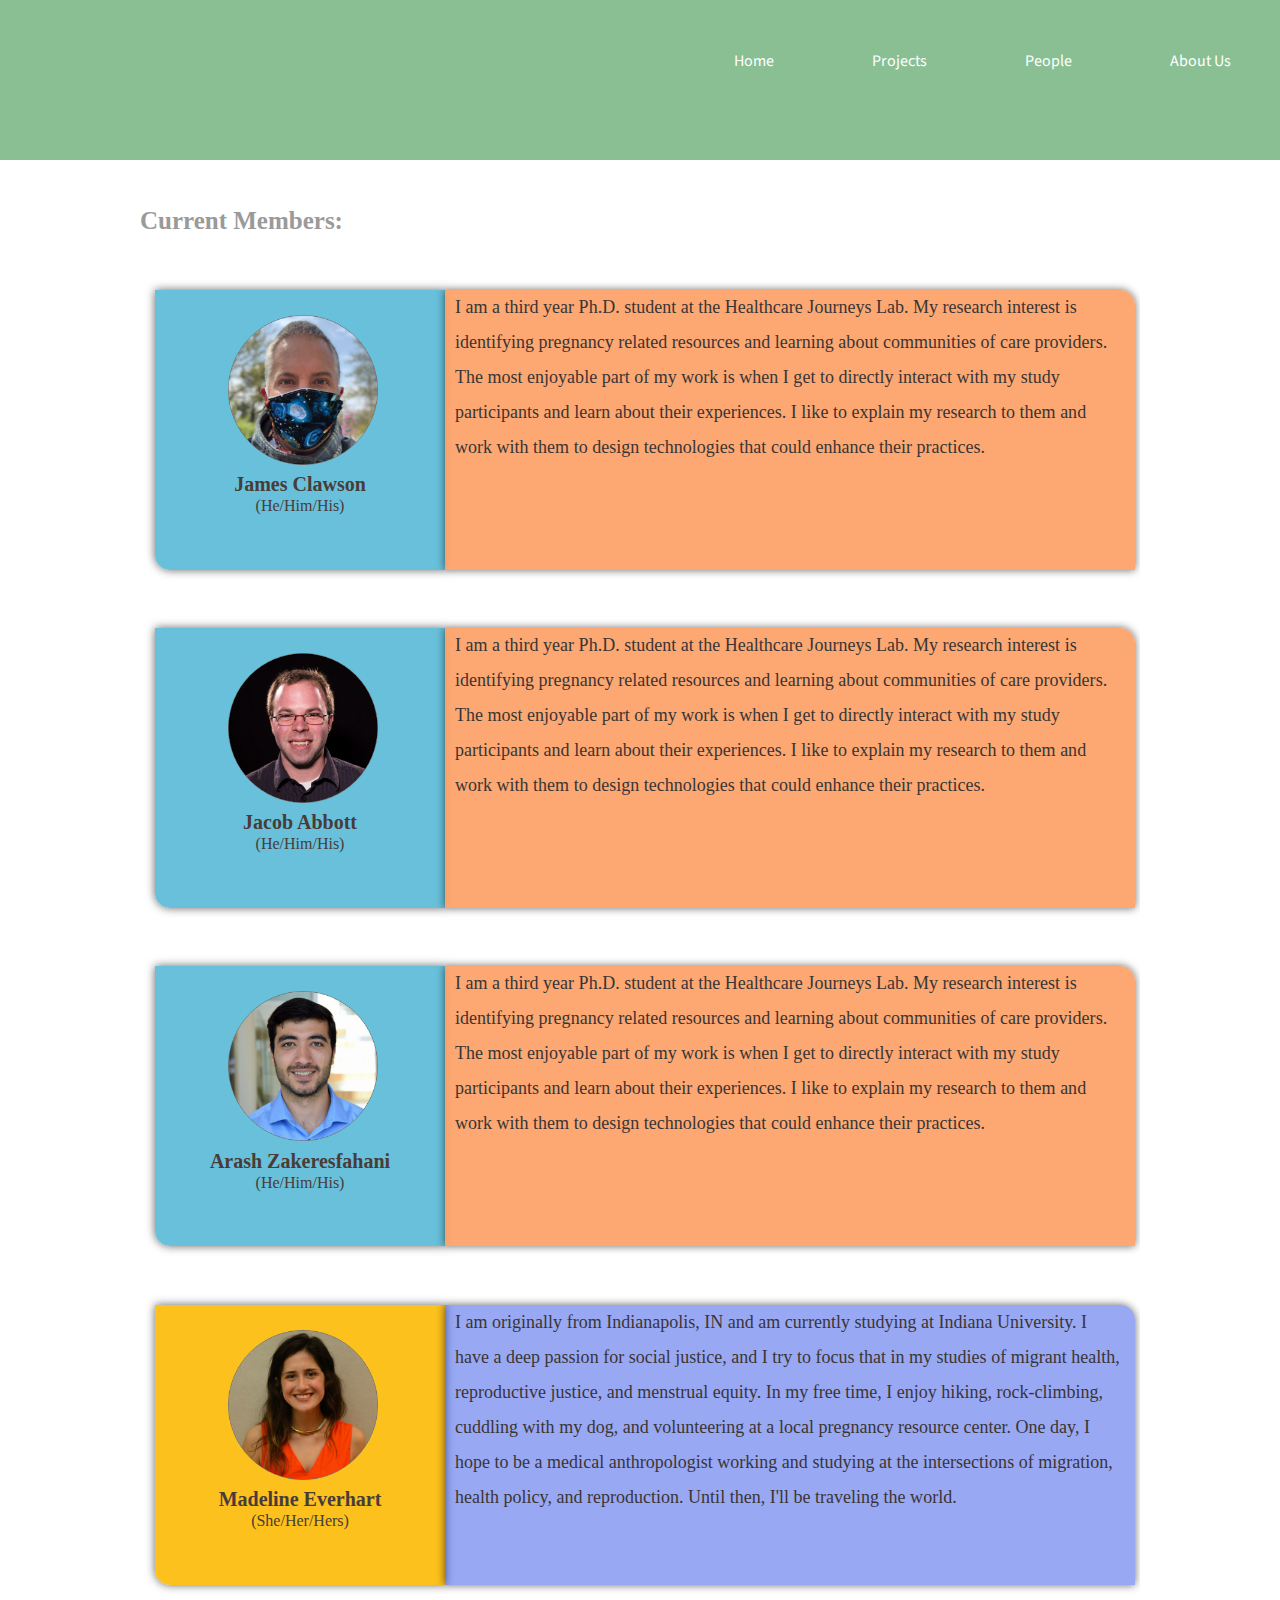
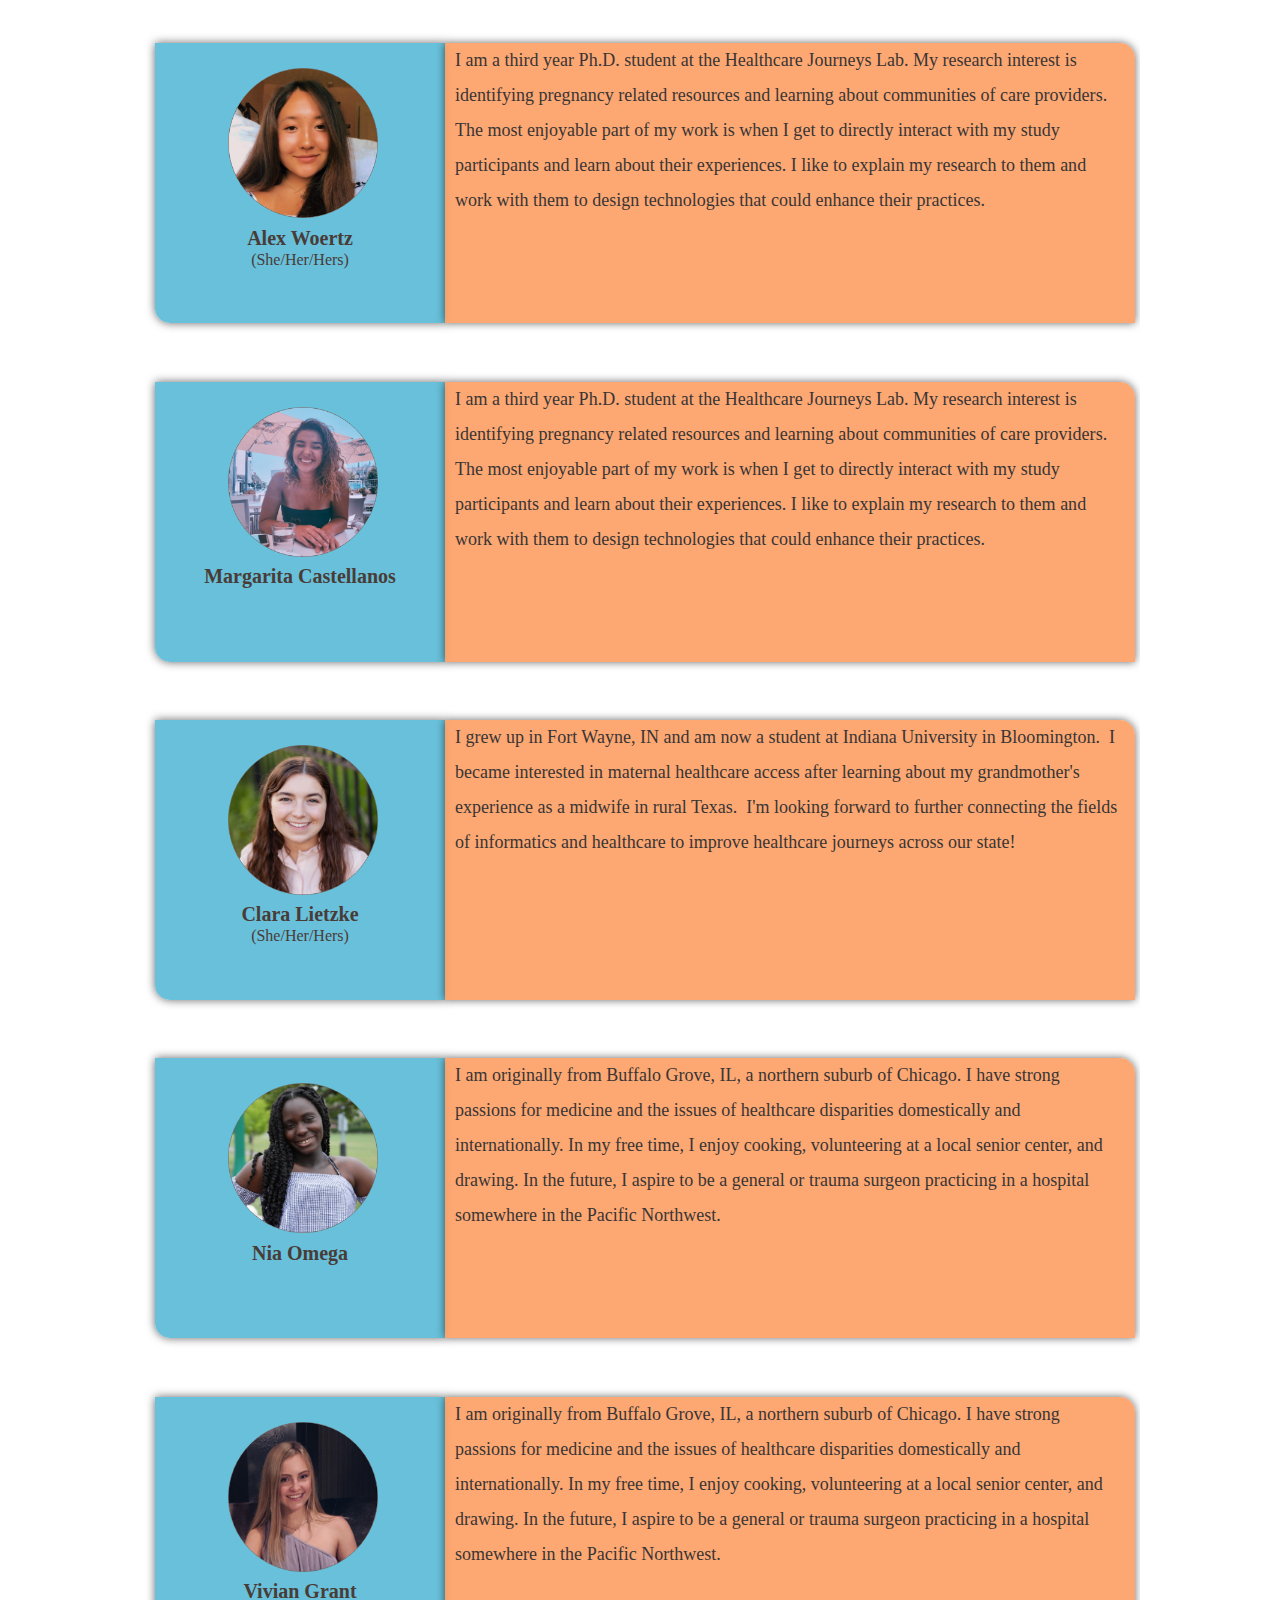
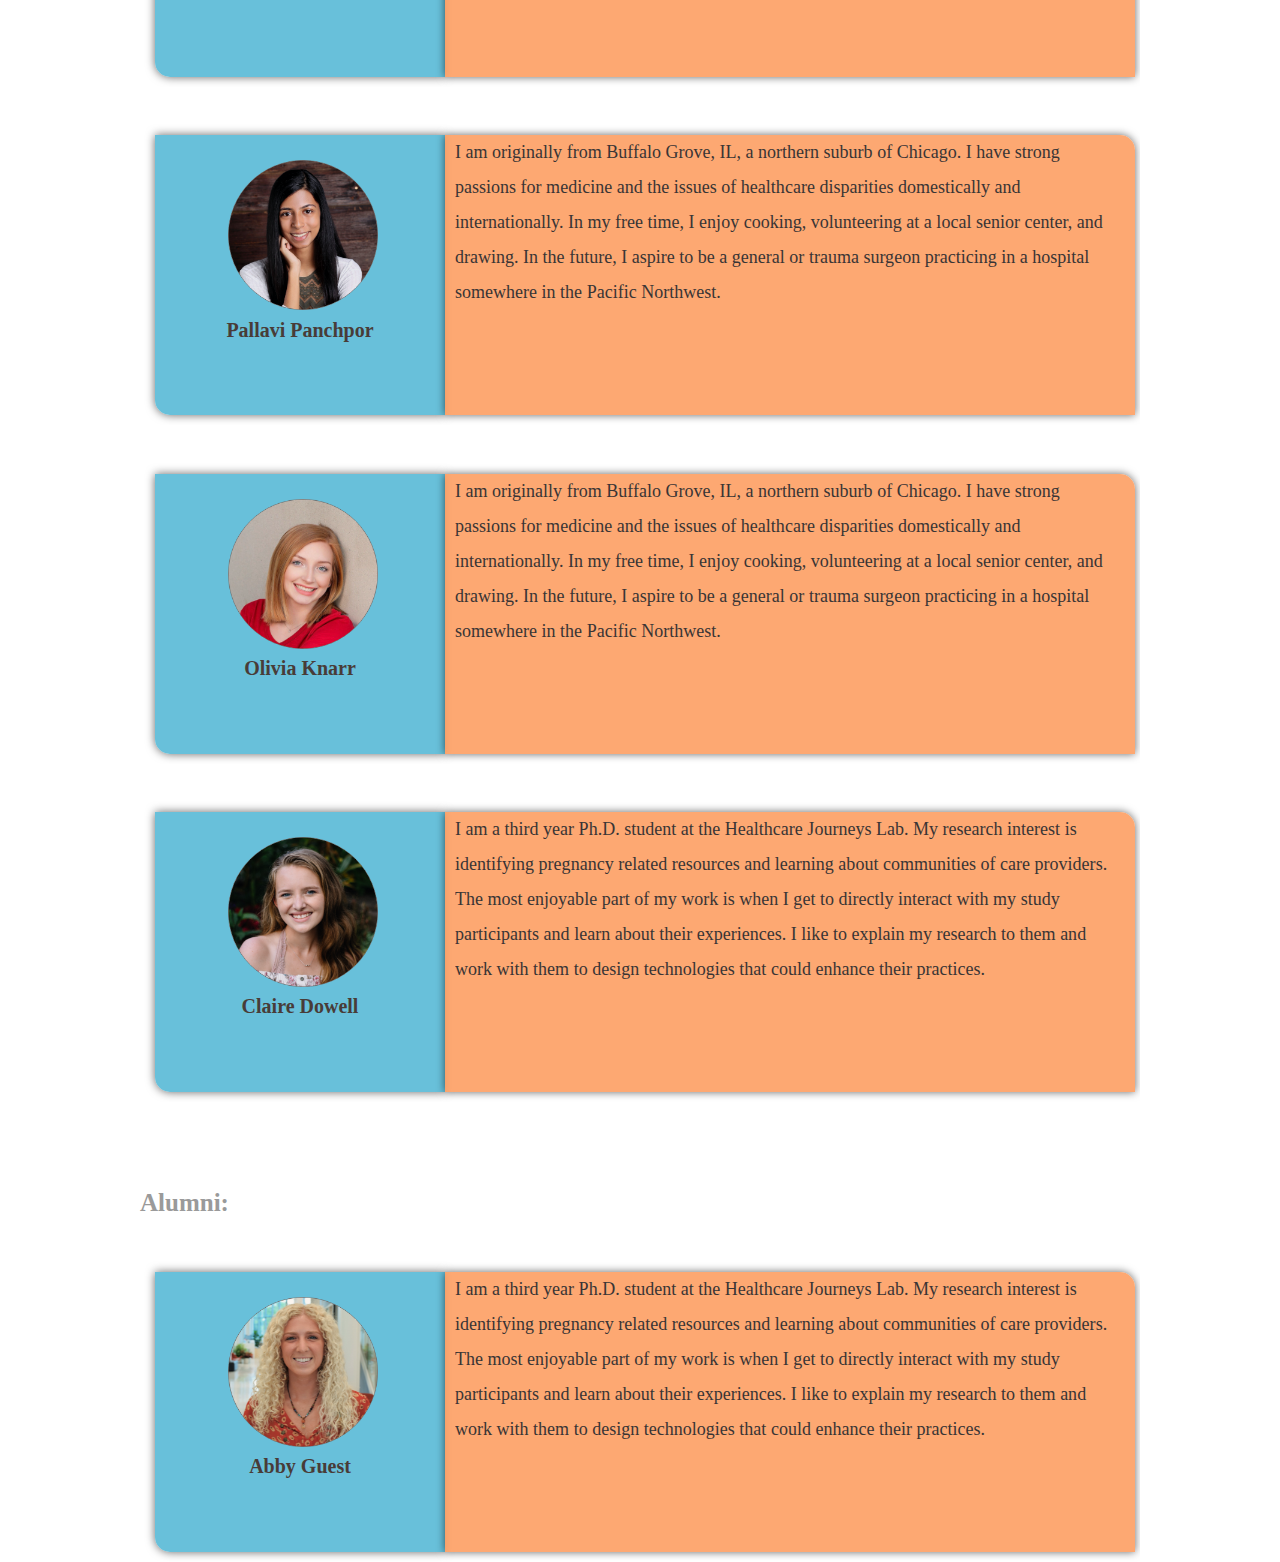
==== commit 68804fff: "peoples page Updates" ====
--- a/public/people.html
+++ b/public/people.html
@@ -38,6 +38,7 @@
 	                        <div class="Rectangle_1" style="background-color: rgba(88,185,214,0.9)">
 	                        	<img  id= "Member_Photo" src="images/JC.png" srcset="images/JC.png 1x, images/JC@2x.png 2x"/>
 	                        	<div id="Member_Name">James Clawson</div>
+	                        	<div id="Member_Pronounce">(He/Him/His)</div>
 	                        </div>
 
                     	</svg>
@@ -56,6 +57,7 @@
 	                        <div class="Rectangle_1" style="background-color: rgba(88,185,214,0.9)">
 	                        	<img  id= "Member_Photo" src="images/JA.png" srcset="images/JA.png 1x, images/JA@2x.png 2x"/>
 	                        	<div id="Member_Name">Jacob Abbott</div>
+	                        	<div id="Member_Pronounce">(He/Him/His)</div>
 	                        </div>
 
                     	</svg>
@@ -77,34 +79,34 @@
 	                        	<img id="Member_Photo" src="images/Arash_Zakeresfahani.png" srcset="images/Arash_Zakeresfahani.png 1x, images/Arash_Zakeresfahani@2x.png 2x">
                     
 	                        	<div id="Member_Name">Arash Zakeresfahani</div>
-	                        </div>
-
-                    	</svg>
-                        
-                        <svg >
-                        	<div class="Rectangle_2" style="background-color: rgba(253,158,99,0.9">
-                        		
-                        		<div id="Member_Description">I am a third year Ph.D. student at the Healthcare Journeys Lab. My research interest is identifying pregnancy related resources and learning about communities of care providers. The most enjoyable part of my work is when I get to directly interact with my study participants and learn about their experiences. I like to explain my research to them and work with them to design technologies that could enhance their practices.</div>
-                        
-                        	</div>
-
-                   		</svg>    
-                </div>
-
-                <div id="Group_1" >
-
-                		<svg>
-	                        <div class="Rectangle_1" style="background-color: rgba(88,185,214,0.9)">
+	                        	<div id="Member_Pronounce">(He/Him/His)</div>
+	                        </div>
+
+                    	</svg>
+                        
+                        <svg >
+                        	<div class="Rectangle_2" style="background-color: rgba(253,158,99,0.9">
+                        		
+                        		<div id="Member_Description">I am a third year Ph.D. student at the Healthcare Journeys Lab. My research interest is identifying pregnancy related resources and learning about communities of care providers. The most enjoyable part of my work is when I get to directly interact with my study participants and learn about their experiences. I like to explain my research to them and work with them to design technologies that could enhance their practices.</div>
+                        
+                        	</div>
+
+                   		</svg> 
+                </div>
+
+                <div id="Group_1" >
+
+                		<svg>
+	                        <div class="Rectangle_1" style="background-color: rgba(252,186,3,0.9)">
 	                        	<img id="Member_Photo" src="images/ME.png" srcset="images/ME.png 1x, images/ME@2x.png 2x">
-
-                    
 	                        	<div id="Member_Name">Madeline Everhart</div>
-	                        </div>
-
-                    	</svg>
-                        
-                        <svg >
-                        	<div class="Rectangle_2" style="background-color: rgba(253,158,99,0.9">
+	                        	<div id="Member_Pronounce">(She/Her/Hers)</div>
+	                        </div>
+
+                    	</svg>
+                        
+                        <svg >
+                        	<div class="Rectangle_2" style="background-color: rgba(0, 38, 224, 0.4)">
                         		
                         		<div id="Member_Description">I am originally from Indianapolis, IN and am currently studying at Indiana University. I have a deep passion for social justice, and I try to focus that in my studies of migrant health, reproductive justice, and menstrual equity. In my free time, I enjoy hiking, rock-climbing, cuddling with my dog, and volunteering at a local pregnancy resource center.  One day, I hope to be a medical anthropologist working and studying at the intersections of migration, health policy, and reproduction. Until then, I'll be traveling the world.</div>
                         
@@ -119,6 +121,27 @@
 	                        	<img id="Member_Photo" src="images/AW.png" srcset="images/AW.png 1x, images/AW@2x.png 2x">
                     
 	                        	<div id="Member_Name">Alex Woertz</div>
+	                        	<div id="Member_Pronounce">(She/Her/Hers)</div>
+	                        </div>
+
+                    	</svg>
+                        
+                        <svg >
+                        	<div class="Rectangle_2" style="background-color: rgba(253,158,99,0.9">
+                        		
+                        		<div id="Member_Description">I am a third year Ph.D. student at the Healthcare Journeys Lab. My research interest is identifying pregnancy related resources and learning about communities of care providers. The most enjoyable part of my work is when I get to directly interact with my study participants and learn about their experiences. I like to explain my research to them and work with them to design technologies that could enhance their practices.</div>
+                        
+                        	</div>
+
+                   		</svg>    
+                </div>
+                <div id="Group_1" >
+
+                		<svg>
+	                        <div class="Rectangle_1" style="background-color: rgba(88,185,214,0.9)">
+	                        	<img id="Member_Photo" src="images/MC.png" srcset="images/MC.png 1x, images/MC@2x.png 2x">
+                    
+	                        	<div id="Member_Name">Margarita Castellanos</div>
 	                        </div>
 
                     	</svg>
@@ -139,14 +162,15 @@
 	                        	<img id="Member_Photo" src="images/CL.png" srcset="images/CL.png 1x, images/CL@2x.png 2x">
                     
 	                        	<div id="Member_Name">Clara Lietzke</div>
-	                        </div>
-
-                    	</svg>
-                        
-                        <svg >
-                        	<div class="Rectangle_2" style="background-color: rgba(253,158,99,0.9">
-                        		
-                        		<div id="Member_Description">I am a third year Ph.D. student at the Healthcare Journeys Lab. My research interest is identifying pregnancy related resources and learning about communities of care providers. The most enjoyable part of my work is when I get to directly interact with my study participants and learn about their experiences. I like to explain my research to them and work with them to design technologies that could enhance their practices.</div>
+	                        	<div id="Member_Pronounce">(She/Her/Hers)</div>
+	                        </div>
+
+                    	</svg>
+                        
+                        <svg >
+                        	<div class="Rectangle_2" style="background-color: rgba(253,158,99,0.9">
+                        		
+                        		<div id="Member_Description">I grew up in Fort Wayne, IN and am now a student at Indiana University in Bloomington.  I became interested in maternal healthcare access after learning about my grandmother's experience as a midwife in rural Texas.  I'm looking forward to further connecting the fields of informatics and healthcare to improve healthcare journeys across our state!</div>
                         
                         	</div>
 
@@ -252,26 +276,7 @@
 
                    		</svg>    
                 </div>
-                <div id="Group_1" >
-
-                		<svg>
-	                        <div class="Rectangle_1" style="background-color: rgba(88,185,214,0.9)">
-	                        	<img id="Member_Photo" src="images/LA.png" srcset="images/LA.png 1x, images/LA@2x.png 2x">
-                    
-	                        	<div id="Member_Name">Luaren Arnold</div>
-	                        </div>
-
-                    	</svg>
-                        
-                        <svg >
-                        	<div class="Rectangle_2" style="background-color: rgba(253,158,99,0.9">
-                        		
-                        		<div id="Member_Description">I am originally from Buffalo Grove, IL, a northern suburb of Chicago. I have strong passions for medicine and the issues of healthcare disparities domestically and internationally. In my free time, I enjoy cooking, volunteering at a local senior center, and drawing. In the future, I aspire to be a general or trauma surgeon practicing in a hospital somewhere in the Pacific Northwest.</div>
-                        
-                        	</div>
-
-                   		</svg>    
-                </div>
+               
                 </section>
 
                 <section>
--- a/public/assets/css/memberCSS.css
+++ b/public/assets/css/memberCSS.css
@@ -126,4 +126,17 @@
 	margin-bottom: 40px;
 }
 
+#Member_Pronounce {
+	top: 12px;
+	position: relative;
+	width: 290px;
+	white-space: nowrap;
+	text-align: center;
+	font-family: Times New Roman;
+	font-style: normal;
+	font-weight: normal;
+	font-size: 16px;
+	color: rgba(72,60,56,1);
+}
 
+
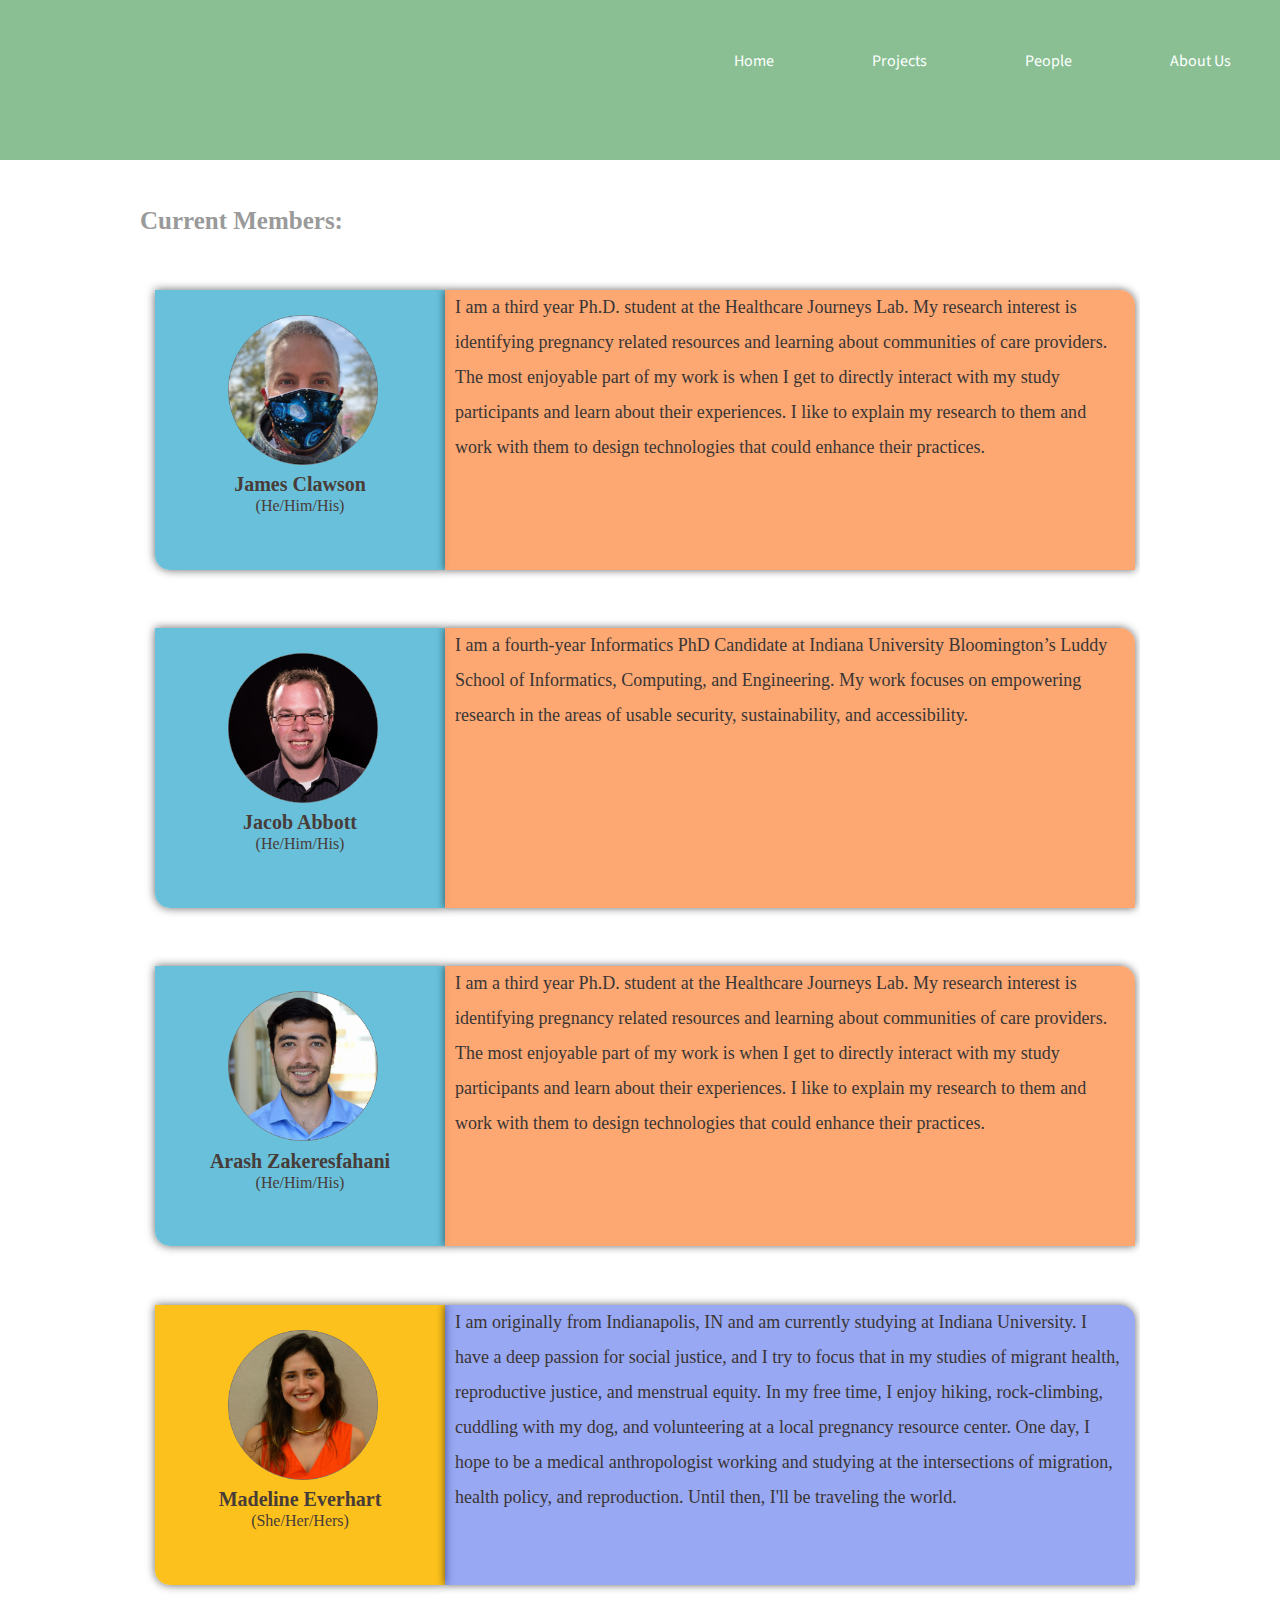
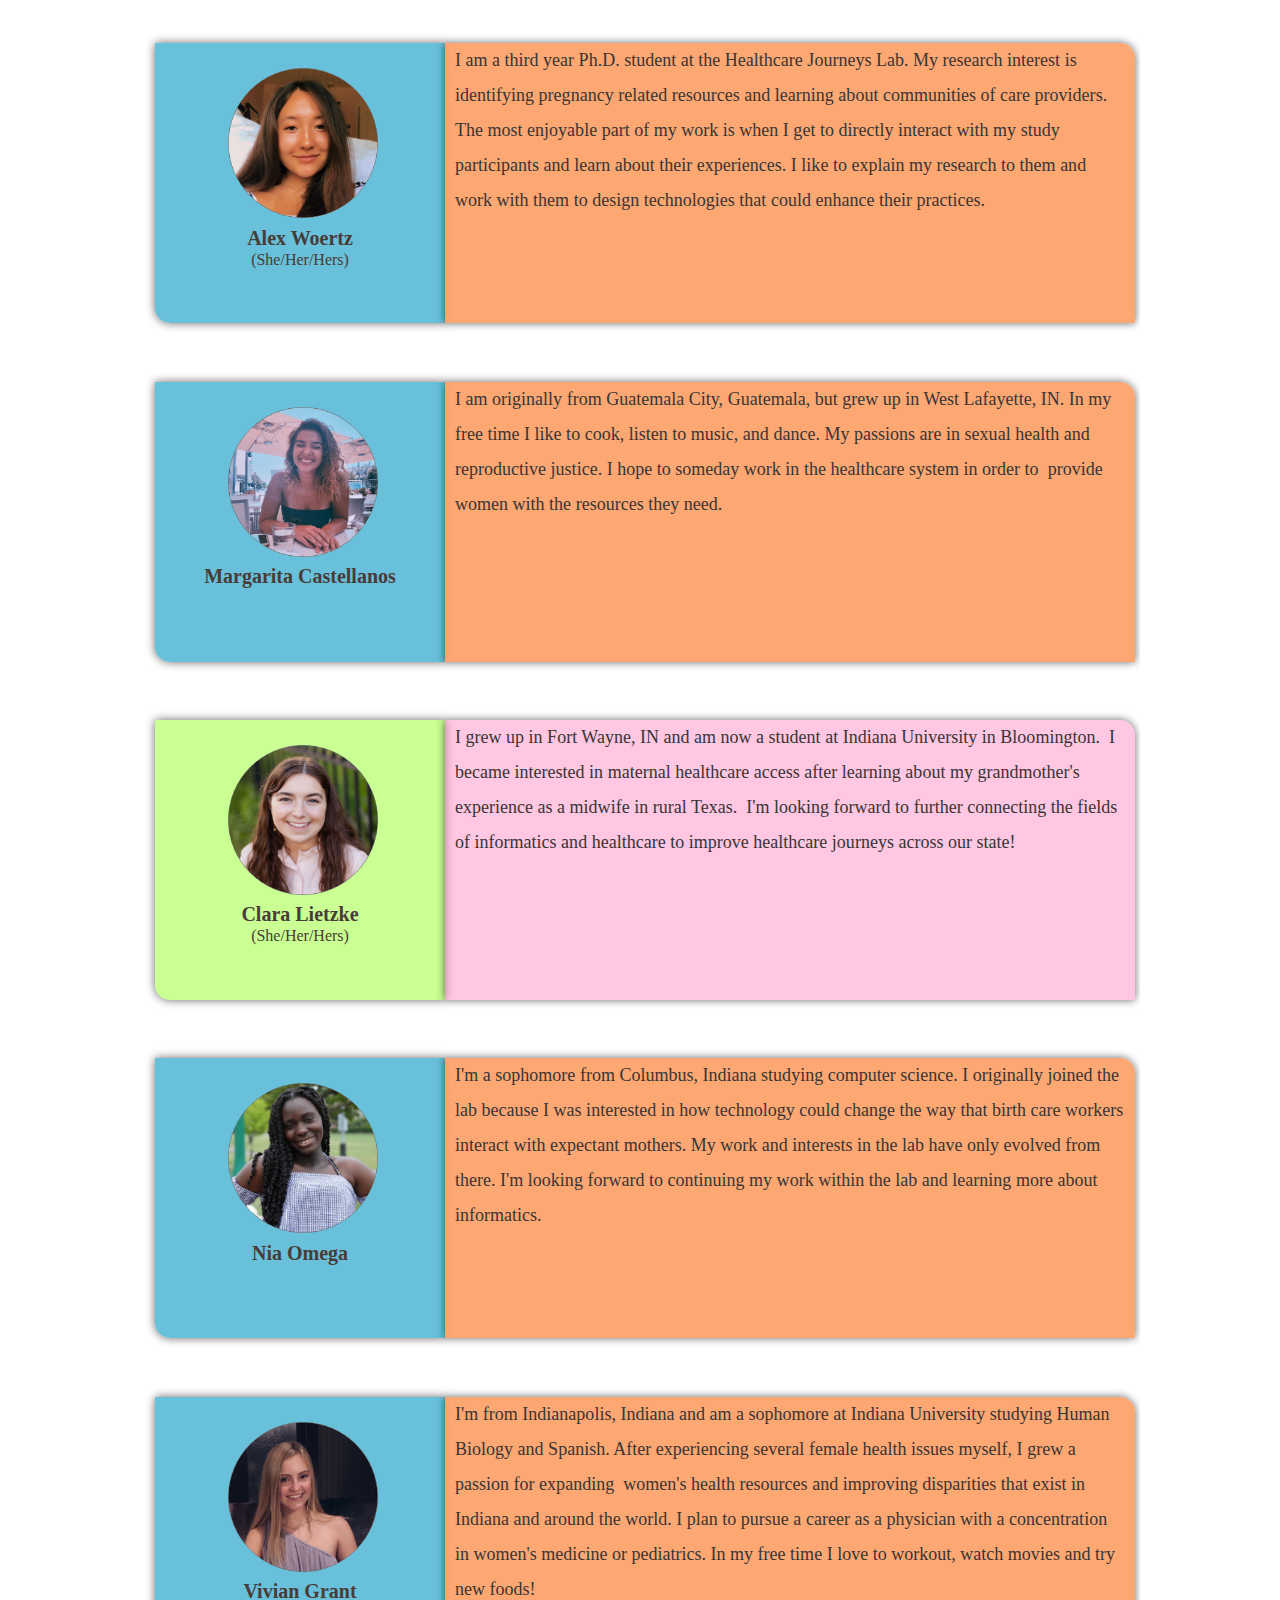
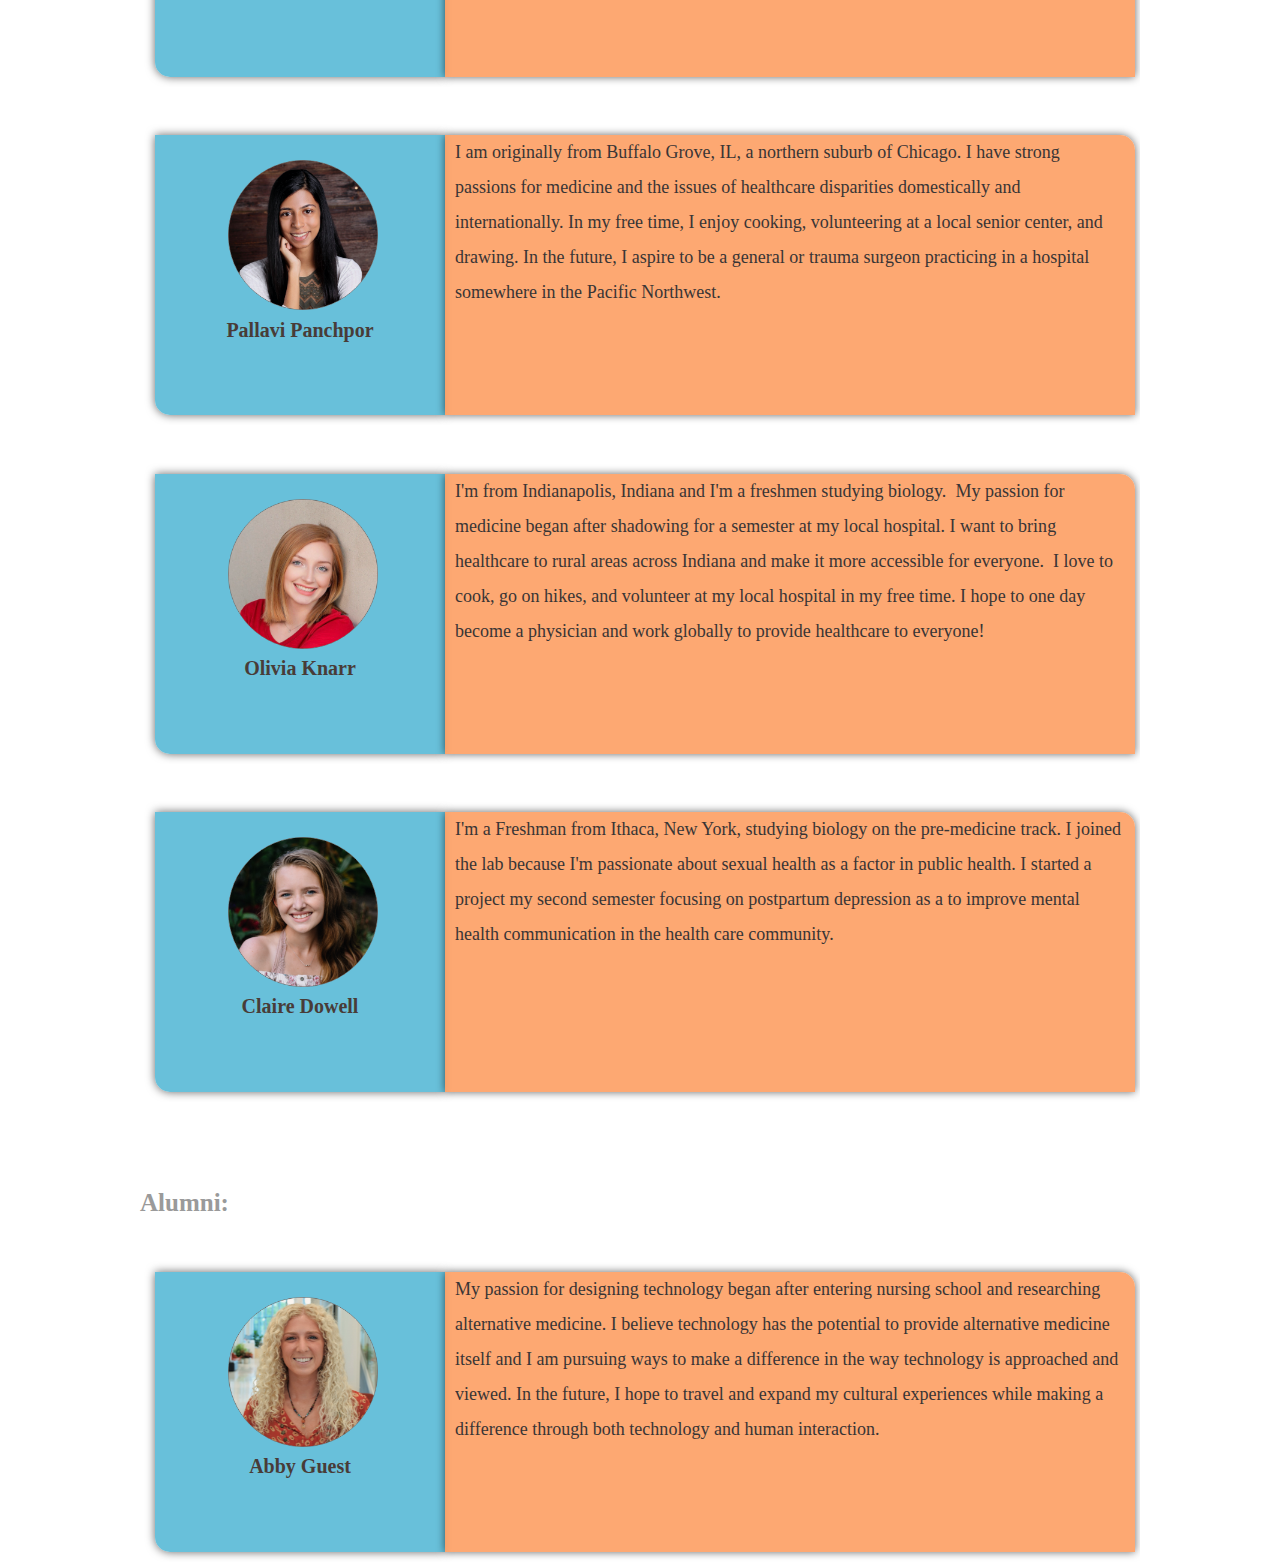
==== commit 2d63da98: "peoples page Updated" ====
--- a/public/people.html
+++ b/public/people.html
@@ -65,7 +65,7 @@
                         <svg >
                         	<div class="Rectangle_2" style="background-color: rgba(253,158,99,0.9">
 
-                        		<div id="Member_Description">I am a third year Ph.D. student at the Healthcare Journeys Lab. My research interest is identifying pregnancy related resources and learning about communities of care providers. The most enjoyable part of my work is when I get to directly interact with my study participants and learn about their experiences. I like to explain my research to them and work with them to design technologies that could enhance their practices.</div>
+                        		<div id="Member_Description">I am a fourth-year Informatics PhD Candidate at Indiana University Bloomington’s Luddy School of Informatics, Computing, and Engineering. My work focuses on empowering research in the areas of usable security, sustainability, and accessibility.</div>
                         
                         	</div>
 
@@ -149,16 +149,16 @@
                         <svg >
                         	<div class="Rectangle_2" style="background-color: rgba(253,158,99,0.9">
                         		
-                        		<div id="Member_Description">I am a third year Ph.D. student at the Healthcare Journeys Lab. My research interest is identifying pregnancy related resources and learning about communities of care providers. The most enjoyable part of my work is when I get to directly interact with my study participants and learn about their experiences. I like to explain my research to them and work with them to design technologies that could enhance their practices.</div>
-                        
-                        	</div>
-
-                   		</svg>    
-                </div>
-                <div id="Group_1" >
-
-                		<svg>
-	                        <div class="Rectangle_1" style="background-color: rgba(88,185,214,0.9)">
+                        		<div id="Member_Description">I am originally from Guatemala City, Guatemala, but grew up in West Lafayette, IN. In my free time I like to cook, listen to music, and dance. My passions are in sexual health and reproductive justice. I hope to someday work in the healthcare system in order to  provide women with the resources they need.</div>
+                        
+                        	</div>
+
+                   		</svg>    
+                </div>
+                <div id="Group_1" >
+
+                		<svg>
+	                        <div class="Rectangle_1" style="background-color: rgba(144,255,34,0.49)">
 	                        	<img id="Member_Photo" src="images/CL.png" srcset="images/CL.png 1x, images/CL@2x.png 2x">
                     
 	                        	<div id="Member_Name">Clara Lietzke</div>
@@ -168,7 +168,7 @@
                     	</svg>
                         
                         <svg >
-                        	<div class="Rectangle_2" style="background-color: rgba(253,158,99,0.9">
+                        	<div class="Rectangle_2" style="background-color: rgba(255,137,193,0.48">
                         		
                         		<div id="Member_Description">I grew up in Fort Wayne, IN and am now a student at Indiana University in Bloomington.  I became interested in maternal healthcare access after learning about my grandmother's experience as a midwife in rural Texas.  I'm looking forward to further connecting the fields of informatics and healthcare to improve healthcare journeys across our state!</div>
                         
@@ -190,6 +190,46 @@
                         <svg >
                         	<div class="Rectangle_2" style="background-color: rgba(253,158,99,0.9">
                         		
+                        		<div id="Member_Description">I'm a sophomore from Columbus, Indiana studying computer science. I originally joined the lab because I was interested in how technology could change the way that birth care workers interact with expectant mothers. My work and interests in the lab have only evolved from there. I'm looking forward to continuing my work within the lab and learning more about informatics.</div>
+                        
+                        	</div>
+
+                   		</svg>    
+                </div>
+                <div id="Group_1" >
+
+                		<svg>
+	                        <div class="Rectangle_1" style="background-color: rgba(88,185,214,0.9)">
+	                        	<img id="Member_Photo" src="images/VG.png" srcset="images/VG.png 1x, images/VG@2x.png 2x">
+                    
+	                        	<div id="Member_Name">Vivian Grant</div>
+	                        </div>
+
+                    	</svg>
+                        
+                        <svg >
+                        	<div class="Rectangle_2" style="background-color: rgba(253,158,99,0.9">
+                        		
+                        		<div id="Member_Description">I'm from Indianapolis, Indiana and am a sophomore at Indiana University studying Human Biology and Spanish. After experiencing several female health issues myself, I grew a passion for expanding  women's health resources and improving disparities that exist in Indiana and around the world. I plan to pursue a career as a physician with a concentration in women's medicine or pediatrics. In my free time I love to workout, watch movies and try new foods!</div>
+                        
+                        	</div>
+
+                   		</svg>    
+                </div>
+                <div id="Group_1" >
+
+                		<svg>
+	                        <div class="Rectangle_1" style="background-color: rgba(88,185,214,0.9)">
+	                        	<img id="Member_Photo" src="images/PP.png" srcset="images/PP.png 1x, images/PP@2x.png 2x">
+                    
+	                        	<div id="Member_Name">Pallavi Panchpor</div>
+	                        </div>
+
+                    	</svg>
+                        
+                        <svg >
+                        	<div class="Rectangle_2" style="background-color: rgba(253,158,99,0.9">
+                        		
                         		<div id="Member_Description">I am originally from Buffalo Grove, IL, a northern suburb of Chicago. I have strong passions for medicine and the issues of healthcare disparities domestically and internationally. In my free time, I enjoy cooking, volunteering at a local senior center, and drawing. In the future, I aspire to be a general or trauma surgeon practicing in a hospital somewhere in the Pacific Northwest.</div>
                         
                         	</div>
@@ -200,46 +240,6 @@
 
                 		<svg>
 	                        <div class="Rectangle_1" style="background-color: rgba(88,185,214,0.9)">
-	                        	<img id="Member_Photo" src="images/VG.png" srcset="images/VG.png 1x, images/VG@2x.png 2x">
-                    
-	                        	<div id="Member_Name">Vivian Grant</div>
-	                        </div>
-
-                    	</svg>
-                        
-                        <svg >
-                        	<div class="Rectangle_2" style="background-color: rgba(253,158,99,0.9">
-                        		
-                        		<div id="Member_Description">I am originally from Buffalo Grove, IL, a northern suburb of Chicago. I have strong passions for medicine and the issues of healthcare disparities domestically and internationally. In my free time, I enjoy cooking, volunteering at a local senior center, and drawing. In the future, I aspire to be a general or trauma surgeon practicing in a hospital somewhere in the Pacific Northwest.</div>
-                        
-                        	</div>
-
-                   		</svg>    
-                </div>
-                <div id="Group_1" >
-
-                		<svg>
-	                        <div class="Rectangle_1" style="background-color: rgba(88,185,214,0.9)">
-	                        	<img id="Member_Photo" src="images/PP.png" srcset="images/PP.png 1x, images/PP@2x.png 2x">
-                    
-	                        	<div id="Member_Name">Pallavi Panchpor</div>
-	                        </div>
-
-                    	</svg>
-                        
-                        <svg >
-                        	<div class="Rectangle_2" style="background-color: rgba(253,158,99,0.9">
-                        		
-                        		<div id="Member_Description">I am originally from Buffalo Grove, IL, a northern suburb of Chicago. I have strong passions for medicine and the issues of healthcare disparities domestically and internationally. In my free time, I enjoy cooking, volunteering at a local senior center, and drawing. In the future, I aspire to be a general or trauma surgeon practicing in a hospital somewhere in the Pacific Northwest.</div>
-                        
-                        	</div>
-
-                   		</svg>    
-                </div>
-                <div id="Group_1" >
-
-                		<svg>
-	                        <div class="Rectangle_1" style="background-color: rgba(88,185,214,0.9)">
 	                        	<img id="Member_Photo" src="images/OK.png" srcset="images/OK.png 1x, images/OK@2x.png 2x">
                     
 	                        	<div id="Member_Name">Olivia Knarr</div>
@@ -250,7 +250,7 @@
                         <svg >
                         	<div class="Rectangle_2" style="background-color: rgba(253,158,99,0.9">
                         		
-                        		<div id="Member_Description">I am originally from Buffalo Grove, IL, a northern suburb of Chicago. I have strong passions for medicine and the issues of healthcare disparities domestically and internationally. In my free time, I enjoy cooking, volunteering at a local senior center, and drawing. In the future, I aspire to be a general or trauma surgeon practicing in a hospital somewhere in the Pacific Northwest.</div>
+                        		<div id="Member_Description">I'm from Indianapolis, Indiana and I'm a freshmen studying biology.  My passion for medicine began after shadowing for a semester at my local hospital. I want to bring healthcare to rural areas across Indiana and make it more accessible for everyone.  I love to cook, go on hikes, and volunteer at my local hospital in my free time. I hope to one day become a physician and work globally to provide healthcare to everyone! </div>
                         
                         	</div>
 
@@ -270,7 +270,7 @@
                         <svg >
                         	<div class="Rectangle_2" style="background-color: rgba(253,158,99,0.9">
                         		
-                        		<div id="Member_Description">I am a third year Ph.D. student at the Healthcare Journeys Lab. My research interest is identifying pregnancy related resources and learning about communities of care providers. The most enjoyable part of my work is when I get to directly interact with my study participants and learn about their experiences. I like to explain my research to them and work with them to design technologies that could enhance their practices.</div>
+                        		<div id="Member_Description">I'm a Freshman from Ithaca, New York, studying biology on the pre-medicine track. I joined the lab because I'm passionate about sexual health as a factor in public health. I started a project my second semester focusing on postpartum depression as a to improve mental health communication in the health care community.</div>
                         
                         	</div>
 
@@ -299,7 +299,7 @@
                         <svg >
                         	<div class="Rectangle_2" style="background-color: rgba(253,158,99,0.9">
                         		
-                        		<div id="Member_Description">I am a third year Ph.D. student at the Healthcare Journeys Lab. My research interest is identifying pregnancy related resources and learning about communities of care providers. The most enjoyable part of my work is when I get to directly interact with my study participants and learn about their experiences. I like to explain my research to them and work with them to design technologies that could enhance their practices.</div>
+                        		<div id="Member_Description">My passion for designing technology began after entering nursing school and researching alternative medicine. I believe technology has the potential to provide alternative medicine itself and I am pursuing ways to make a difference in the way technology is approached and viewed. In the future, I hope to travel and expand my cultural experiences while making a difference through both technology and human interaction.</div>
                         
                         	</div>
 
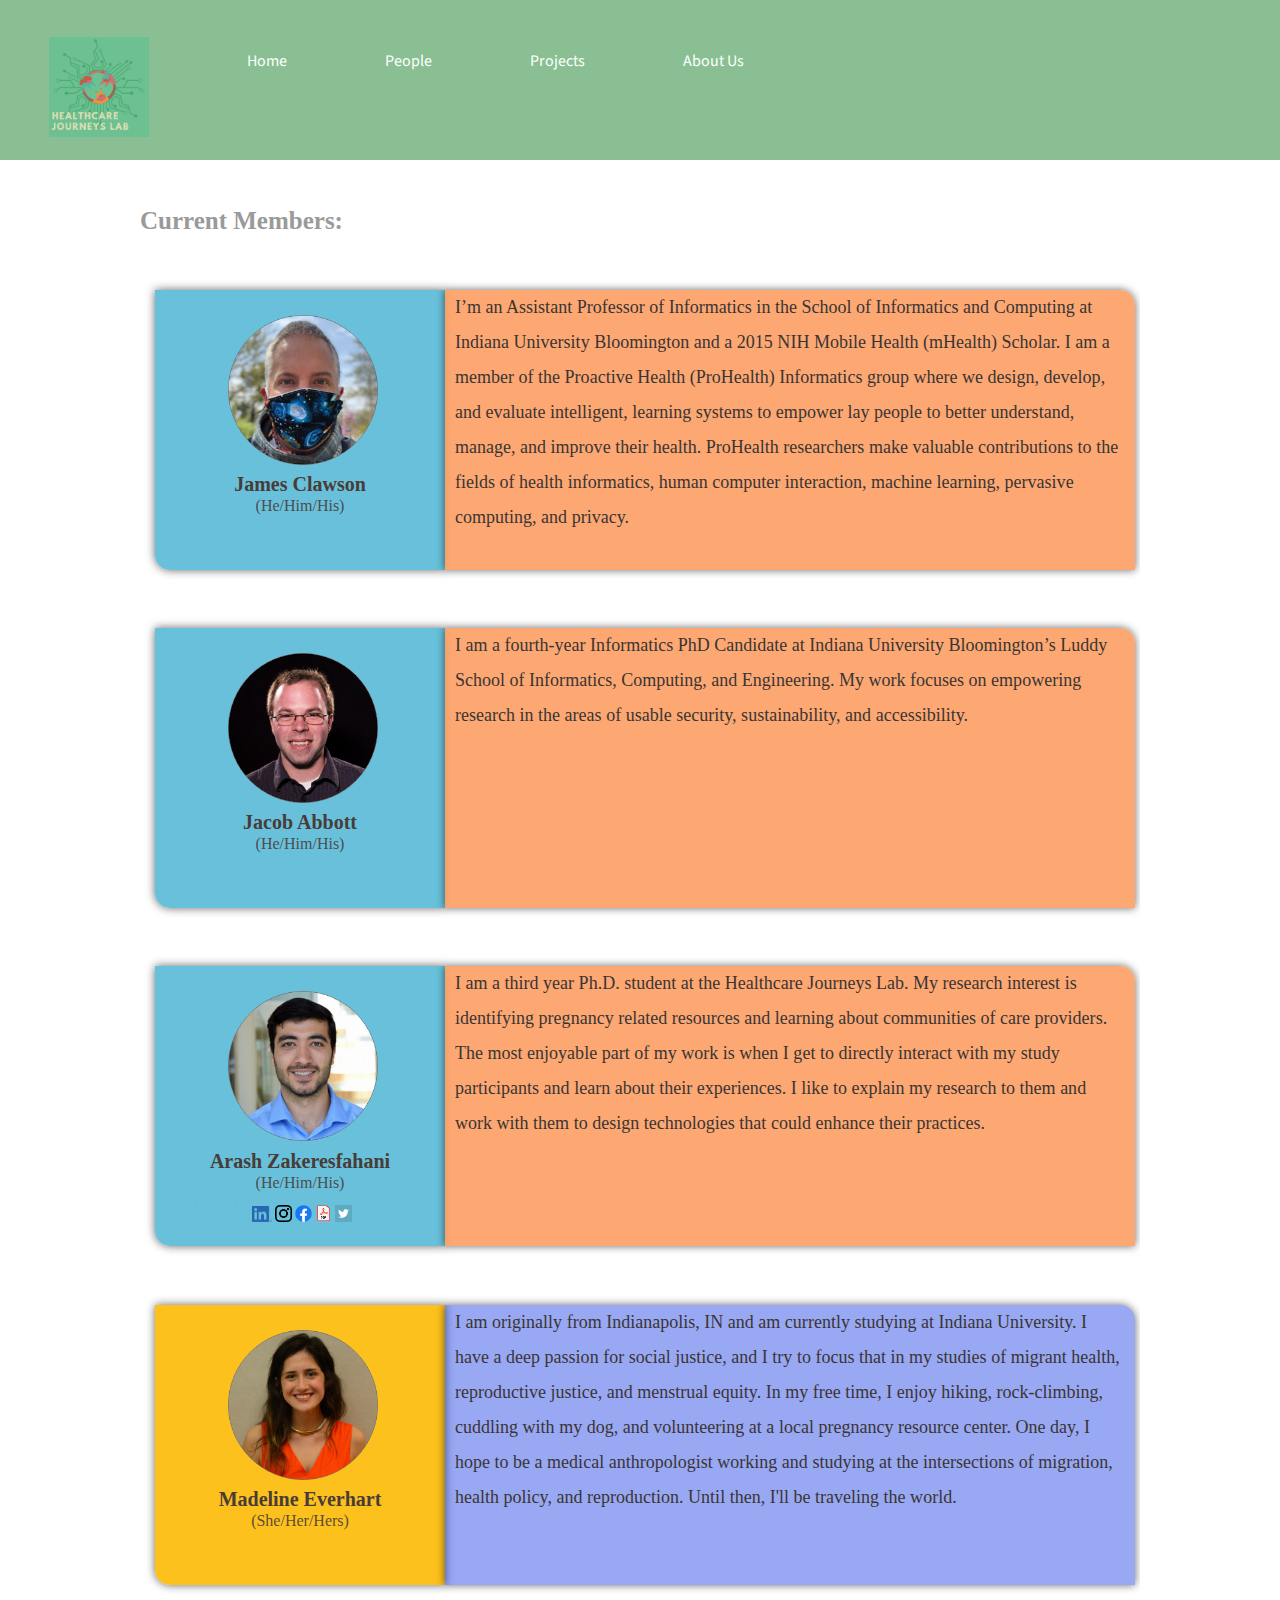
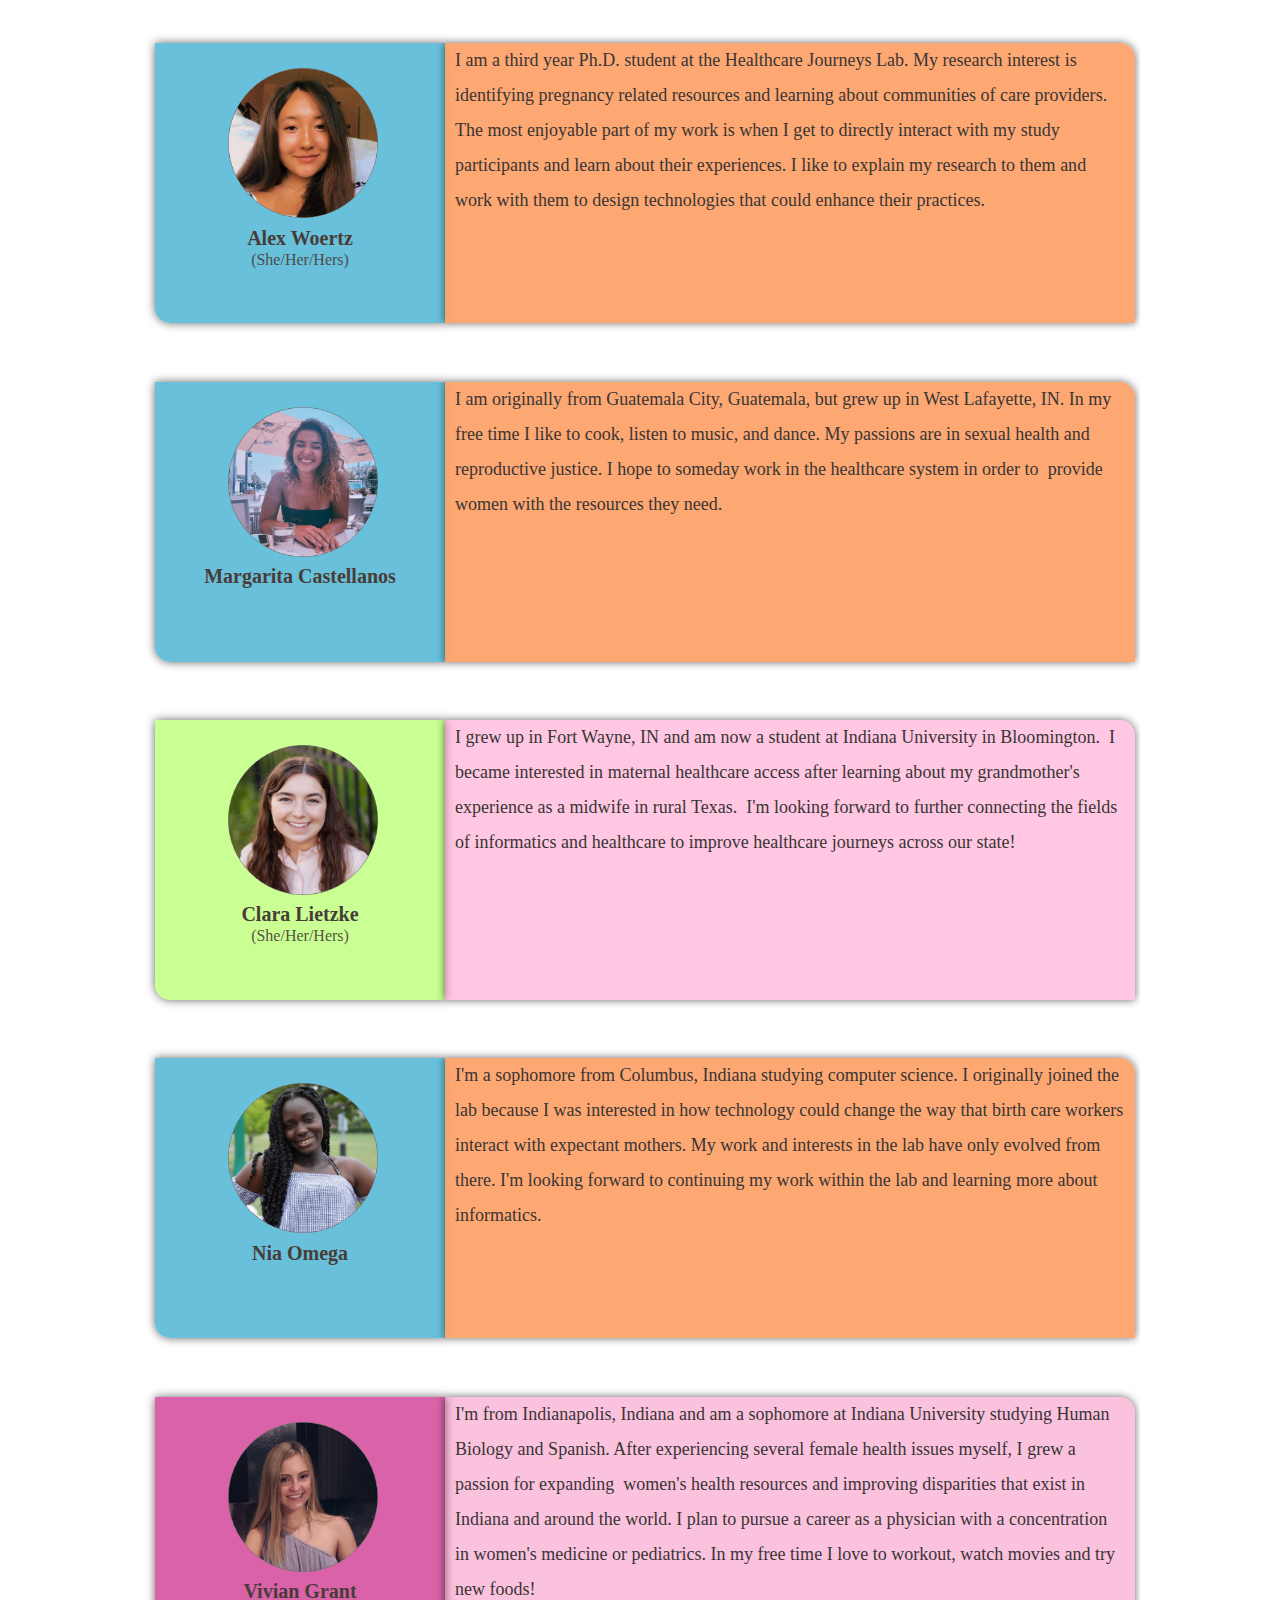
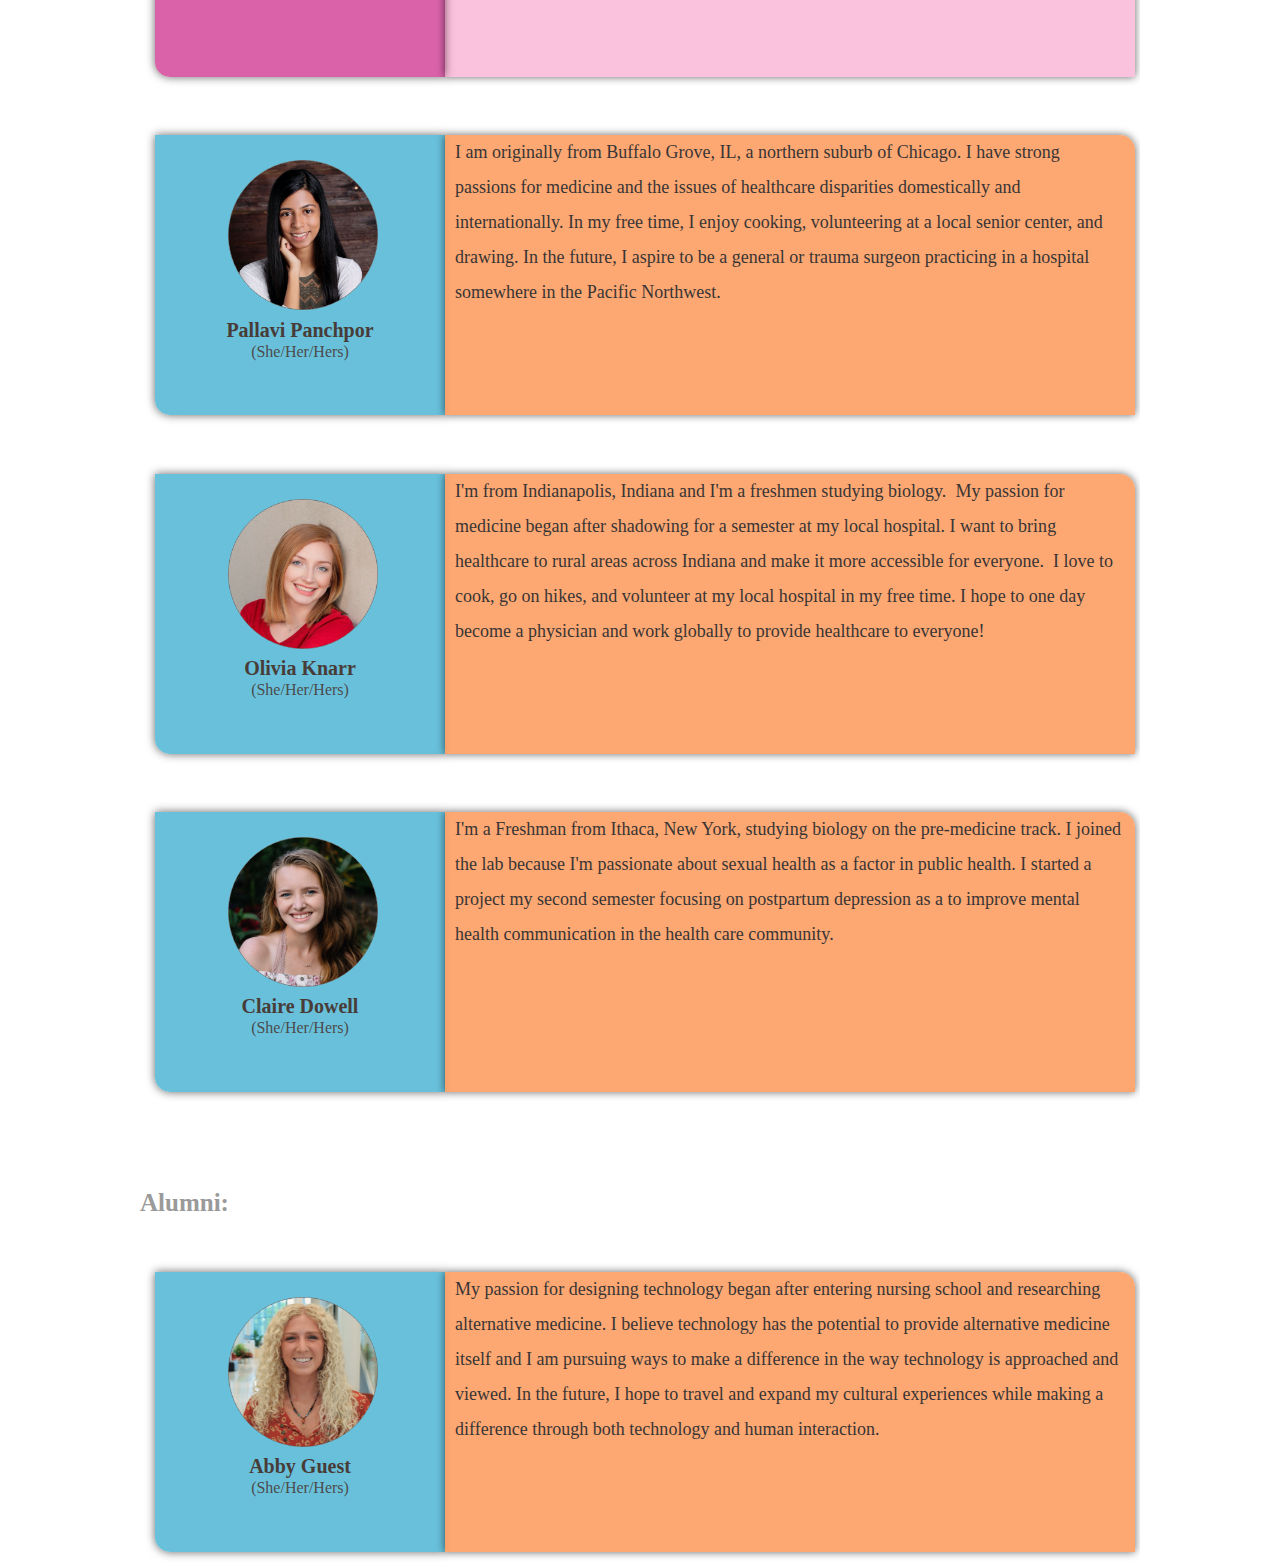
==== commit 82bad76b: "logo added" ====
--- a/public/people.html
+++ b/public/people.html
@@ -18,10 +18,11 @@
     <body>
 
         <div class="navbar">
-            <a href="hcj2020.html"> About Us </a>
-            <a href="people.html"> People </a>
-            <a href="Projects.html"> Projects </a>
-            <a href="index.html"> Home </a>
+                <a href="index.html" class="logo" style="top: 80px"> <img id="LOGO" src="images/HCJ_LOGO.png"></a>
+                <a href="index.html"> Home </a>
+                <a href="people.html"> People </a>
+                <a href="Projects.html"> Projects </a>
+                <a href="hcj2020.html"> About Us </a>
         </div>
 
         <main>
@@ -46,13 +47,13 @@
                         <svg >
                         	<div class="Rectangle_2" style="background-color: rgba(253,158,99,0.9">
 
-                        		<div id="Member_Description">I am a third year Ph.D. student at the Healthcare Journeys Lab. My research interest is identifying pregnancy related resources and learning about communities of care providers. The most enjoyable part of my work is when I get to directly interact with my study participants and learn about their experiences. I like to explain my research to them and work with them to design technologies that could enhance their practices.</div>
-                        
-                        	</div>
-
-                   		</svg>    
-                </div>
-                <div id="Group_1" >
+                        		<div id="Member_Description">I’m an Assistant Professor of Informatics in the School of Informatics and Computing at Indiana University Bloomington and a 2015 NIH Mobile Health (mHealth) Scholar. I am a member of the Proactive Health (ProHealth) Informatics group where we design, develop, and evaluate intelligent, learning systems to empower lay people to better understand, manage, and improve their health. ProHealth researchers make valuable contributions to the fields of health informatics, human computer interaction, machine learning, pervasive computing, and privacy.</div>
+                        
+                        	</div>
+
+                   		</svg>    
+                </div>
+                <div class= "Members" id="Group_1" >
                 		<svg>
 	                        <div class="Rectangle_1" style="background-color: rgba(88,185,214,0.9)">
 	                        	<img  id= "Member_Photo" src="images/JA.png" srcset="images/JA.png 1x, images/JA@2x.png 2x"/>
@@ -72,7 +73,8 @@
                    		</svg>    
                 </div>
 
-                <div id="Group_1" >
+
+                <div class= "Members" id="Group_1" >
 
                 		<svg>
 	                        <div class="Rectangle_1" style="background-color: rgba(88,185,214,0.9)">
@@ -80,6 +82,27 @@
                     
 	                        	<div id="Member_Name">Arash Zakeresfahani</div>
 	                        	<div id="Member_Pronounce">(He/Him/His)</div>
+	                        	
+	                        	<div class="Social_Media">
+		                        	<a href="https://www.linkedin.com/in/arash-zakeresfahani-05247017a/">
+		                        	<img id= "Linkedin" src= "images/LI-In-Bug.png">
+		                       	 	</a>
+		                       	 	<a href="https://www.instagram.com/arashzaker/">
+		                        	<img id= "Instagram" src= "images/Ins.png">
+		                       	 	</a>
+		                       	 	<a href="https://www.facebook.com/arash.zaker">
+		                        	<img id= "Facebook" src= "images/FB.png">
+		                       	 	</a>
+		                       		<a href="https://drive.google.com/file/d/1Sd7V5p5xA55SbbAL2lk2Be0jnG3x7AhW/view?usp=sharing">
+		                        	<img id= "PDF" src= "images/PDF.png">
+		                       	 	</a>
+		                       	 	</a>
+		                       		<a href="https://twitter.com/ArashZaker">
+		                        	<img id= "Twitter" src= "images/Twitter.png">
+		                       	 	</a>
+		                       	</div>
+
+
 	                        </div>
 
                     	</svg>
@@ -94,13 +117,15 @@
                    		</svg> 
                 </div>
 
-                <div id="Group_1" >
+                <div class= "Members" id="Group_1" >
 
                 		<svg>
 	                        <div class="Rectangle_1" style="background-color: rgba(252,186,3,0.9)">
 	                        	<img id="Member_Photo" src="images/ME.png" srcset="images/ME.png 1x, images/ME@2x.png 2x">
 	                        	<div id="Member_Name">Madeline Everhart</div>
 	                        	<div id="Member_Pronounce">(She/Her/Hers)</div>
+
+	 
 	                        </div>
 
                     	</svg>
@@ -199,7 +224,7 @@
                 <div id="Group_1" >
 
                 		<svg>
-	                        <div class="Rectangle_1" style="background-color: rgba(88,185,214,0.9)">
+	                        <div class="Rectangle_1" style="background-color: rgba(200,21,127,0.67)">
 	                        	<img id="Member_Photo" src="images/VG.png" srcset="images/VG.png 1x, images/VG@2x.png 2x">
                     
 	                        	<div id="Member_Name">Vivian Grant</div>
@@ -208,7 +233,7 @@
                     	</svg>
                         
                         <svg >
-                        	<div class="Rectangle_2" style="background-color: rgba(253,158,99,0.9">
+                        	<div class="Rectangle_2" style="background-color: rgba(238,18,127,0.26)">
                         		
                         		<div id="Member_Description">I'm from Indianapolis, Indiana and am a sophomore at Indiana University studying Human Biology and Spanish. After experiencing several female health issues myself, I grew a passion for expanding  women's health resources and improving disparities that exist in Indiana and around the world. I plan to pursue a career as a physician with a concentration in women's medicine or pediatrics. In my free time I love to workout, watch movies and try new foods!</div>
                         
@@ -223,6 +248,7 @@
 	                        	<img id="Member_Photo" src="images/PP.png" srcset="images/PP.png 1x, images/PP@2x.png 2x">
                     
 	                        	<div id="Member_Name">Pallavi Panchpor</div>
+	                        	<div id="Member_Pronounce">(She/Her/Hers)</div>
 	                        </div>
 
                     	</svg>
@@ -243,6 +269,7 @@
 	                        	<img id="Member_Photo" src="images/OK.png" srcset="images/OK.png 1x, images/OK@2x.png 2x">
                     
 	                        	<div id="Member_Name">Olivia Knarr</div>
+	                        	<div id="Member_Pronounce">(She/Her/Hers)</div>
 	                        </div>
 
                     	</svg>
@@ -263,6 +290,7 @@
 	                        	<img id="Member_Photo" src="images/CD.png" srcset="images/CD.png 1x, images/CD@2x.png 2x">
                     
 	                        	<div id="Member_Name">Claire Dowell</div>
+	                        	<div id="Member_Pronounce">(She/Her/Hers)</div>
 	                        </div>
 
                     	</svg>
@@ -292,6 +320,7 @@
 	                        	<img id="Member_Photo" src="images/AG.png" srcset="images/AG.png 1x, images/AG@2x.png 2x">
                     
 	                        	<div id="Member_Name">Abby Guest</div>
+	                        	<div id="Member_Pronounce">(She/Her/Hers)</div>
 	                        </div>
 
                     	</svg>
@@ -308,6 +337,7 @@
                 </section>
 
             </div>
+
         </main>
     </body>
     </html>
--- a/public/assets/css/main.css
+++ b/public/assets/css/main.css
@@ -2732,7 +2732,7 @@
 			margin: 0;
 			padding: 0;
 			position: absolute;
-			top: 0;
+			top: -10px;
 			font-size: 1em;
 		}
 
@@ -2812,6 +2812,16 @@
 		}
 
 	}
+	
+	#LOGO {
+  	width: 100px;
+	height: 100px;
+	overflow: hidden;
+  }
+
+  #header .porj{
+  	top: 0px;
+  }
 
 /* Nav */
 
@@ -2928,7 +2938,7 @@
 
 		#banner:before {
 			content: '';
-			background: rgba(108, 192, 145,0.4);
+			background: rgba(108, 192, 145,0.3);
 			position: absolute;
 			width: 100%;
 			height: 100%;
@@ -3164,7 +3174,7 @@
   }
 
 .navbar a {
-    float: right;
+    float: left;
 	font-size: 0.9.5em;
     font-style: normal;
     font-weight: normal;
@@ -3175,4 +3185,12 @@
     text-decoration: none;
     height: 3em;
     line-height: 3em;
-  }+  }
+
+
+  
+
+
+
+
+
--- a/public/assets/css/memberCSS.css
+++ b/public/assets/css/memberCSS.css
@@ -29,6 +29,7 @@
 	--web-enable-deep-linking: true;
 	margin-bottom: 200px;
 }
+
 .Group_Title {
 	padding-top: 40px;
 	font-family: American Typewriter;
@@ -49,6 +50,11 @@
 	overflow: hidden;
 	position: relative;
 	margin-bottom: -100px;
+}
+
+.Members{
+	position: static;
+	z-index: auto;
 }
 
 
@@ -136,7 +142,62 @@
 	font-style: normal;
 	font-weight: normal;
 	font-size: 16px;
-	color: rgba(72,60,56,1);
-}
-
-
+	color: rgba(72,60,56,0.9);
+}
+
+#Social_Media {
+	position: relative;
+	width: 80px;
+	height: 60px;
+	left: 90px;
+}
+
+#Linkedin {
+	position: relative;
+	width: 20px;
+	height: 16px;
+	top: 20px;
+	left: 97px;
+	overflow: visible;
+	z-index: 1;
+}
+#Instagram {
+	position: relative;
+	width: 17px;
+	height: 17px;
+	top: 20px;
+	left: 97px;
+	overflow: visible;
+	z-index: 1;
+}
+
+#Facebook{
+	position: relative;
+	width: 17px;
+	height: 17px;
+	top: 20px;
+	left: 97px;
+	overflow: visible;
+	z-index: 1;
+}
+
+#PDF {
+	position: relative;
+	width: 17px;
+	height: 17px;
+	top: 20px;
+	left: 97px;
+	overflow: visible;
+	z-index: 1;
+}
+
+#Twitter {
+	position: relative;
+	width: 17px;
+	height: 17px;
+	top: 20px;
+	left: 97px;
+	overflow: visible;
+	z-index: 1;
+}
+
